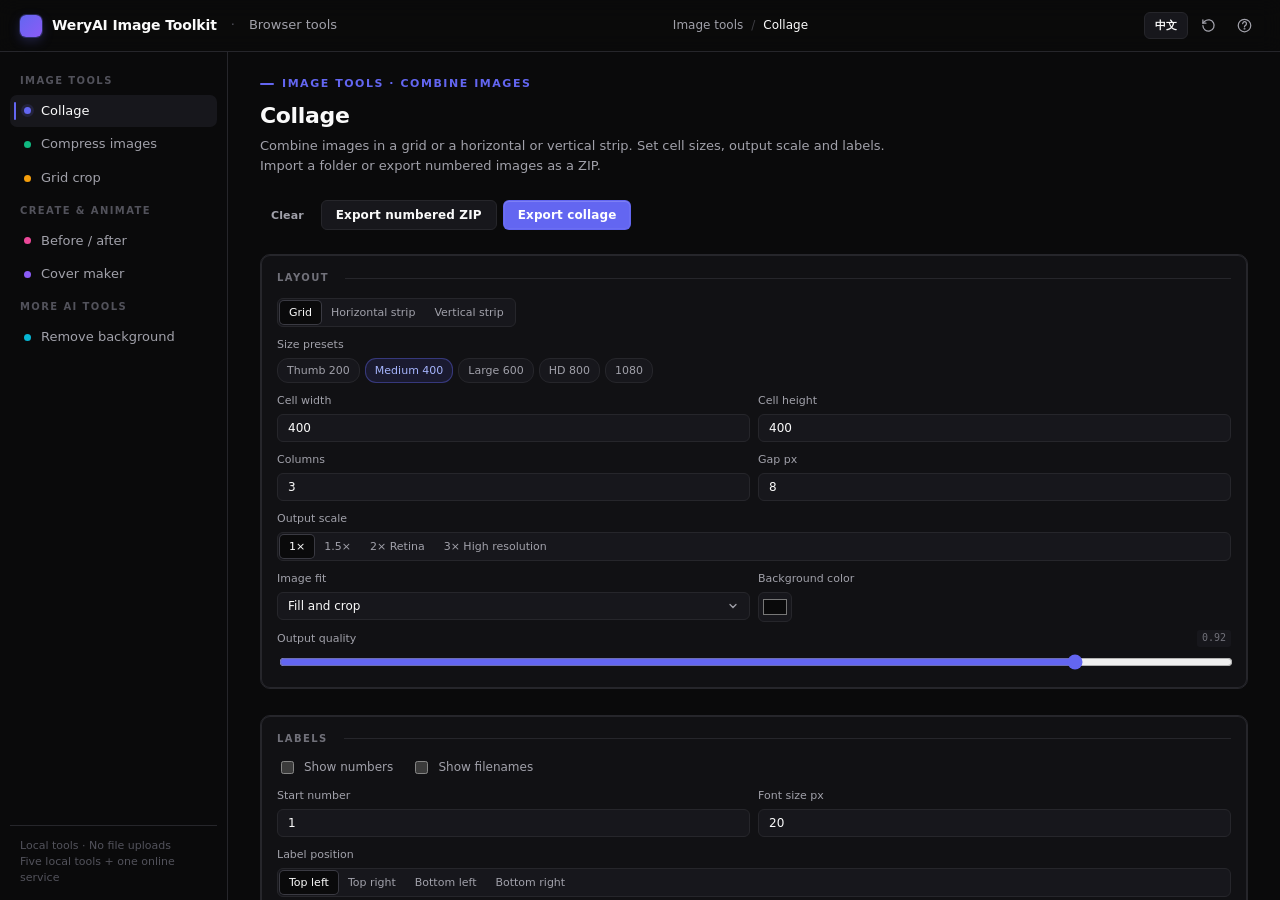
==== index.html @ 52389b82 "Add WeryAI Image Toolkit and bilingual documentation" ====
<!DOCTYPE html>
<html lang="en">
<head>
<meta charset="UTF-8" />
<meta name="viewport" content="width=device-width, initial-scale=1" />
<meta name="description" content="Collage, compress HEIC/JPG/PNG/WebP, grid crop, create before-and-after videos and make covers. Five local image tools plus a link to WeryAI background removal." />
<meta name="color-scheme" content="dark" />
<title>WeryAI Image Toolkit | Private Browser Image Tools</title>
<script src="assets/jszip.min.js"></script>
<style>
:root{
  --bg-0:#0A0A0B;--bg-1:#111114;--bg-2:#17171C;--bg-3:#1F1F25;--bg-4:#26262D;
  --border:#26262B;--border-strong:#3A3A42;--border-accent:rgba(99,102,241,.4);
  --text-1:#FAFAFA;--text-2:#A1A1AA;--text-3:#71717A;--text-4:#52525B;
  --accent:#6366F1;--accent-hover:#4F46E5;--accent-soft:rgba(99,102,241,.12);
  --accent-grad:linear-gradient(135deg,#6366F1 0%,#8B5CF6 100%);
  --tab-collage:#6366F1;--tab-compress:#10B981;--tab-cropper:#F59E0B;
  --tab-compare:#EC4899;--tab-cover:#8B5CF6;--tab-bgremove:#06B6D4;
  --success:#10B981;--warn:#F59E0B;--danger:#EF4444;--info:#06B6D4;
  --r-sm:6px;--r-md:10px;--r-lg:14px;
  --font:"Inter","SF Pro Text",-apple-system,"PingFang SC","Microsoft YaHei",system-ui,sans-serif;
  --mono:"JetBrains Mono","SF Mono",ui-monospace,monospace;
  --shadow-card:0 0 0 1px var(--border) inset,0 1px 0 rgba(255,255,255,.025) inset;
}
*,*::before,*::after{box-sizing:border-box}
html,body{margin:0;padding:0;height:100%;background:var(--bg-0);color:var(--text-1);font-family:var(--font);font-size:13px;line-height:1.45;-webkit-font-smoothing:antialiased;font-feature-settings:"cv11","ss01"}
body{background:var(--bg-0) radial-gradient(circle at 18% -10%,rgba(99,102,241,.08),transparent 50%) no-repeat fixed,var(--bg-0) radial-gradient(circle at 92% 110%,rgba(139,92,246,.06),transparent 50%) no-repeat fixed}
button,input,select,textarea{font-family:inherit;font-size:inherit;color:inherit}
::-webkit-scrollbar{width:8px;height:8px}::-webkit-scrollbar-track{background:transparent}
::-webkit-scrollbar-thumb{background:var(--border);border-radius:4px}::-webkit-scrollbar-thumb:hover{background:var(--border-strong)}

/* Layout */
.app{display:grid;grid-template-columns:228px 1fr;grid-template-rows:52px 1fr;height:100vh}
.topbar{grid-column:1/-1;display:flex;align-items:center;justify-content:space-between;padding:0 20px;border-bottom:1px solid var(--border);background:rgba(10,10,11,.7);backdrop-filter:blur(10px);position:relative;z-index:10}
.brand{display:flex;align-items:center;gap:10px}
.brand-mark{width:22px;height:22px;border-radius:6px;background:var(--accent-grad);box-shadow:0 0 0 1px rgba(99,102,241,.3),0 4px 12px rgba(99,102,241,.25);transition:transform .25s cubic-bezier(.2,.8,.2,1)}
.brand:hover .brand-mark{transform:rotate(90deg)}
.brand-text{font-weight:700;font-size:14px;letter-spacing:-.01em}
.brand-sep{color:var(--text-4);margin:0 4px}
.brand-sub{color:var(--text-2);font-weight:500;font-size:13px}

.bread{display:flex;align-items:center;gap:8px;color:var(--text-3);font-size:12px;font-weight:500;flex:1;justify-content:center}
.bread .crumb{color:var(--text-2)}
.bread .sep{opacity:.5}
.bread .cur{color:var(--text-1)}

.top-actions{display:flex;gap:4px;align-items:center}
.icon-btn{width:32px;height:32px;display:inline-flex;align-items:center;justify-content:center;border-radius:8px;border:1px solid transparent;background:transparent;color:var(--text-2);cursor:pointer;transition:all .15s ease}
.icon-btn:hover{background:var(--bg-2);color:var(--text-1);border-color:var(--border)}
.icon-btn svg{width:15px;height:15px}

/* Sidebar */
.sidebar{border-right:1px solid var(--border);padding:14px 10px;overflow-y:auto;background:var(--bg-0);display:flex;flex-direction:column}
.side-label{font-size:10px;text-transform:uppercase;letter-spacing:.14em;color:var(--text-4);padding:8px 10px 6px;font-weight:600}
.nav-item{position:relative;display:flex;align-items:center;gap:10px;padding:7px 10px 7px 14px;border-radius:7px;color:var(--text-2);cursor:pointer;font-weight:500;font-size:13px;transition:all .12s ease;user-select:none;margin-bottom:1px}
.nav-item:hover{background:var(--bg-2);color:var(--text-1)}
.nav-item.active{background:var(--bg-2);color:var(--text-1)}
.nav-item::before{content:"";position:absolute;left:4px;top:50%;height:0;width:2px;border-radius:2px;background:var(--nav-c,var(--accent));transition:height .15s ease;transform:translateY(-50%)}
.nav-item.active::before,.nav-item:hover::before{height:18px}
.nav-dot{width:7px;height:7px;border-radius:50%;background:var(--nav-c,var(--border-strong));box-shadow:0 0 0 0 var(--nav-c,transparent);transition:box-shadow .2s}
.nav-item.active .nav-dot{box-shadow:0 0 0 3px rgba(99,102,241,.15)}
.side-footer{margin-top:auto;padding-top:12px;border-top:1px solid var(--border);font-size:11px;color:var(--text-4);padding-left:10px}
.side-footer .hint-key{font-family:var(--mono);background:var(--bg-2);border:1px solid var(--border);padding:1px 5px;border-radius:3px;font-size:10px;margin:0 2px}

/* Main */
.main{overflow:auto;padding:24px 32px 100px;position:relative}
.tab-pane{display:none}
.tab-pane.active{display:block;animation:fadeIn 180ms cubic-bezier(.2,.8,.2,1)}
@keyframes fadeIn{from{opacity:0;transform:translateY(6px)}to{opacity:1;transform:none}}

.pane-head{margin-bottom:24px}
.eyebrow{display:flex;align-items:center;gap:8px;color:var(--eb-c,var(--text-3));font-size:11px;font-weight:600;text-transform:uppercase;letter-spacing:.14em;margin-bottom:8px}
.eyebrow::before{content:"";width:14px;height:2px;border-radius:2px;background:currentColor;display:inline-block}
.pane-title{font-size:22px;font-weight:700;letter-spacing:-.015em;margin:0 0 4px;color:var(--text-1)}
.pane-desc{color:var(--text-2);font-size:13px;margin:0;max-width:640px;line-height:1.55}
.pane-head-row{display:flex;align-items:flex-end;justify-content:space-between;gap:24px;flex-wrap:wrap}

/* Panel/card */
.panel{background:var(--bg-1);border:1px solid var(--border);border-radius:var(--r-md);padding:16px;box-shadow:var(--shadow-card)}
.panel+.panel{margin-top:12px}
.panel-title{font-size:10px;font-weight:700;text-transform:uppercase;letter-spacing:.14em;color:var(--text-3);margin:0 0 12px;display:flex;align-items:center;justify-content:space-between;gap:8px}
.panel-title::after{content:"";flex:1;height:1px;background:var(--border);margin-left:8px}
.panel-title-actions{display:flex;gap:4px}
.panel-sub{font-size:11px;font-weight:600;text-transform:uppercase;letter-spacing:.1em;color:var(--text-3);margin:14px 0 8px;padding-bottom:4px;border-bottom:1px solid var(--border)}

/* Layout grids */
.tool-3col{display:grid;grid-template-columns:340px 1fr;gap:14px;align-items:flex-start}
.tool-canvas-major{display:grid;grid-template-columns:300px 1fr;gap:14px;align-items:flex-start}
.tool-wide-params{display:grid;grid-template-columns:380px 1fr;gap:14px;align-items:flex-start}
.tool-stack{display:flex;flex-direction:column;gap:14px}

/* Forms */
.field{display:flex;flex-direction:column;gap:5px;margin-bottom:10px}
.field:last-child{margin-bottom:0}
.field-row{display:grid;grid-template-columns:1fr 1fr;gap:8px}
.field-row.col-3{grid-template-columns:1fr 1fr 1fr}
.lbl{font-size:11px;color:var(--text-2);font-weight:500;display:flex;align-items:center;justify-content:space-between;gap:8px}
.lbl-val{font-family:var(--mono);font-size:10px;color:var(--text-3);background:var(--bg-2);padding:1px 5px;border-radius:3px;font-variant-numeric:tabular-nums}
input[type=text],input[type=number],input[type=password],input[type=url],select,textarea{width:100%;background:var(--bg-2);border:1px solid var(--border);color:var(--text-1);padding:6px 10px;border-radius:var(--r-sm);outline:none;transition:border-color .12s ease,box-shadow .12s ease;font-family:inherit;font-size:12px}
input:focus,select:focus,textarea:focus{border-color:var(--accent);box-shadow:0 0 0 2px rgba(99,102,241,.18);background:var(--bg-1)}
input[type=color]{width:34px;height:30px;background:var(--bg-2);border:1px solid var(--border);border-radius:var(--r-sm);padding:2px;cursor:pointer}
input[type=range]{width:100%;accent-color:var(--accent);height:16px}
textarea{resize:vertical;min-height:72px;font-family:inherit;line-height:1.5}
select{appearance:none;background-image:url("data:image/svg+xml;utf8,<svg xmlns='http://www.w3.org/2000/svg' width='12' height='12' viewBox='0 0 24 24' fill='none' stroke='%23A1A1AA' stroke-width='2.5' stroke-linecap='round'><polyline points='6 9 12 15 18 9'/></svg>");background-repeat:no-repeat;background-position:right 10px center;padding-right:30px;cursor:pointer}
.checkbox{display:inline-flex;align-items:center;gap:7px;cursor:pointer;color:var(--text-2);font-size:12px;user-select:none;margin-right:14px}
.checkbox input{accent-color:var(--accent);width:13px;height:13px;cursor:pointer}
.checkbox:hover{color:var(--text-1)}

.inline-row{display:flex;gap:6px;align-items:center}
.inline-row input[type=range]{flex:1}
.inline-row .num-input{width:60px}

/* Segmented */
.seg{display:inline-flex;background:var(--bg-2);border:1px solid var(--border);border-radius:var(--r-sm);padding:2px;gap:1px;flex-wrap:wrap}
.seg button{background:transparent;border:none;color:var(--text-2);padding:5px 9px;border-radius:4px;cursor:pointer;font-size:11px;font-weight:500;transition:all .12s ease;font-family:inherit}
.seg button:hover{color:var(--text-1)}
.seg button.on{background:var(--bg-0);color:var(--text-1);box-shadow:0 0 0 1px var(--border-strong)}

/* Chips */
.chips{display:flex;gap:5px;flex-wrap:wrap}
.chip{padding:4px 9px;background:var(--bg-2);border:1px solid var(--border);border-radius:11px;font-size:11px;color:var(--text-2);cursor:pointer;transition:all .12s ease;font-weight:500}
.chip:hover{color:var(--text-1);border-color:var(--border-strong)}
.chip.on{background:var(--accent-soft);border-color:var(--border-accent);color:#A5B4FC}

/* Buttons */
.btn{display:inline-flex;align-items:center;justify-content:center;gap:6px;border:1px solid transparent;border-radius:var(--r-sm);padding:7px 14px;font-size:12px;font-weight:600;cursor:pointer;transition:all .15s cubic-bezier(.2,.8,.2,1);background:transparent;color:var(--text-1);white-space:nowrap;letter-spacing:.01em}
.btn:disabled{opacity:.4;cursor:not-allowed}
.btn-primary{background:var(--accent);color:#fff;box-shadow:0 0 0 1px rgba(255,255,255,.05) inset,0 1px 0 rgba(255,255,255,.12) inset}
.btn-primary:hover:not(:disabled){background:var(--accent-hover);transform:translateY(-1px)}
.btn-secondary{background:var(--bg-2);border-color:var(--border);color:var(--text-1)}
.btn-secondary:hover:not(:disabled){background:var(--bg-3);border-color:var(--border-strong);transform:translateY(-1px)}
.btn-ghost{color:var(--text-2)}
.btn-ghost:hover:not(:disabled){background:var(--bg-2);color:var(--text-1)}
.btn-danger{color:var(--danger)}
.btn-danger:hover:not(:disabled){background:rgba(239,68,68,.1)}
.btn-sm{padding:5px 10px;font-size:11px}
.btn svg{width:13px;height:13px}
.btn-row{display:flex;gap:6px;flex-wrap:wrap}

/* Drop zones */
.dropzone{position:relative;border:1.5px dashed var(--border-strong);border-radius:var(--r-md);background:var(--bg-1);padding:24px 16px;text-align:center;cursor:pointer;transition:all .18s ease;color:var(--text-2)}
.dropzone:hover,.dropzone.over{border-color:var(--accent);background:var(--accent-soft);color:var(--text-1)}
.dropzone strong{color:var(--text-1);display:block;font-weight:600;margin-bottom:3px;font-size:13px}
.dropzone small{color:var(--text-3);font-size:11px;display:block}
.dropzone svg{display:block;margin:0 auto 8px;opacity:.5}
.dropzone.compact{padding:14px}
.dropzone.compact svg{display:none}
.dropzone-row{display:flex;gap:6px;margin-top:8px}
.dropzone-row .btn{flex:1}

/* Preview */
.preview{background:var(--bg-1);border:1px solid var(--border);border-radius:var(--r-md);min-height:440px;display:flex;align-items:center;justify-content:center;padding:18px;position:relative;overflow:auto;box-shadow:var(--shadow-card)}
.preview canvas,.preview img,.preview video{max-width:100%;border-radius:6px;display:block;margin:0 auto}
.empty{display:flex;flex-direction:column;align-items:center;gap:14px;color:var(--text-3);padding:50px 20px;text-align:center}
.empty svg{width:84px;height:84px;opacity:.4}
.empty .empty-title{font-size:13px;color:var(--text-2);font-weight:500}
.empty .empty-hint{font-size:11px;color:var(--text-4);max-width:320px;line-height:1.55}

/* Thumb grid */
.thumb-grid{display:grid;grid-template-columns:repeat(auto-fill,minmax(96px,1fr));gap:6px}
.thumb{position:relative;aspect-ratio:1;background:var(--bg-2);border:1px solid var(--border);border-radius:var(--r-sm);overflow:hidden;cursor:grab}
.thumb img{width:100%;height:100%;object-fit:cover;display:block}
.thumb.dragging{opacity:.4}
.thumb .x{position:absolute;top:3px;right:3px;width:18px;height:18px;border-radius:4px;background:rgba(0,0,0,.75);color:#fff;font-size:11px;display:flex;align-items:center;justify-content:center;cursor:pointer;opacity:0;transition:opacity .12s;border:none}
.thumb:hover .x{opacity:1}
.thumb .idx{position:absolute;bottom:3px;left:3px;background:rgba(0,0,0,.75);color:#fff;font-size:10px;padding:1px 4px;border-radius:3px;font-family:var(--mono);font-weight:500}
.thumb .nm{position:absolute;bottom:0;left:0;right:0;background:linear-gradient(transparent,rgba(0,0,0,.85));color:#fff;font-size:9px;padding:8px 4px 3px;text-overflow:ellipsis;overflow:hidden;white-space:nowrap}

/* Lists */
.list-row{display:grid;grid-template-columns:48px 1fr auto auto;gap:10px;padding:8px 10px;background:var(--bg-1);border:1px solid var(--border);border-radius:var(--r-sm);margin-bottom:4px;align-items:center;transition:border-color .12s}
.list-row:hover{border-color:var(--border-strong)}
.list-row img{width:48px;height:48px;object-fit:cover;border-radius:4px;background:var(--bg-2)}
.list-row .name{font-size:12px;color:var(--text-1);overflow:hidden;text-overflow:ellipsis;white-space:nowrap;font-weight:500}
.list-row .sub{display:flex;gap:4px;flex-wrap:wrap;align-items:center;margin-top:2px}
.list-row .meta{color:var(--text-3);font-size:10px;font-family:var(--mono)}
.size-chip{display:inline-block;padding:1px 6px;border-radius:3px;background:var(--bg-2);font-family:var(--mono);font-size:10px;color:var(--text-2)}
.size-chip.new{background:rgba(16,185,129,.12);color:#34D399}
.size-chip.bad{background:rgba(239,68,68,.12);color:#F87171}

/* Progress */
.progress{height:3px;background:var(--bg-2);border-radius:2px;overflow:hidden;margin-top:8px;position:relative}
.progress-bar{height:100%;background:var(--accent-grad);width:0%;transition:width .25s ease;border-radius:2px}
.progress.done .progress-bar{animation:flashOk .4s ease}
@keyframes flashOk{50%{background:var(--success)}}

/* Toast */
.toast{position:fixed;bottom:24px;left:50%;transform:translateX(-50%) translateY(40px);background:var(--bg-3);border:1px solid var(--border-strong);color:var(--text-1);padding:9px 16px;border-radius:8px;font-size:12px;z-index:9999;opacity:0;transition:opacity .24s ease,transform .24s cubic-bezier(.2,.8,.2,1);pointer-events:none;box-shadow:0 8px 24px rgba(0,0,0,.4)}
.toast.show{opacity:1;transform:translateX(-50%) translateY(0)}

/* Stats */
.stats{display:flex;gap:18px;padding:12px 14px;background:var(--bg-1);border:1px solid var(--border);border-radius:var(--r-md);margin-bottom:10px;flex-wrap:wrap;box-shadow:var(--shadow-card)}
.stat{display:flex;flex-direction:column}
.stat-v{font-size:18px;font-weight:700;color:var(--text-1);font-variant-numeric:tabular-nums;line-height:1.1;font-family:var(--mono)}
.stat-l{font-size:10px;color:var(--text-3);text-transform:uppercase;letter-spacing:.08em;font-weight:600;margin-top:3px}

.divider{height:1px;background:var(--border);margin:12px 0}
.hint{color:var(--text-3);font-size:11px;margin-top:4px;line-height:1.5}
.hint-warn{color:var(--warn)}
.hint-ok{color:var(--success)}
.tag{display:inline-block;padding:1px 6px;border-radius:3px;background:var(--bg-2);border:1px solid var(--border);font-size:10px;color:var(--text-2);font-family:var(--mono);font-weight:500}

.canvas-stack{position:relative;display:inline-block;line-height:0;max-width:100%}
.canvas-stack canvas{display:block;max-width:100%}
.canvas-stack .grid-overlay{position:absolute;top:0;left:0;pointer-events:none}

/* Compare 双图槽 */
.compare-grid{display:grid;grid-template-columns:1fr 1fr;gap:8px}
.compare-slot{background:var(--bg-2);border:1.5px dashed var(--border-strong);border-radius:var(--r-sm);min-height:120px;display:flex;align-items:center;justify-content:center;color:var(--text-3);cursor:pointer;overflow:hidden;position:relative;font-size:11px;font-weight:500;transition:all .15s}
.compare-slot:hover{border-color:var(--accent);color:var(--text-1)}
.compare-slot.has{border-style:solid;cursor:default}
.compare-slot img,.compare-slot video{max-width:100%;max-height:120px;object-fit:contain}
.compare-slot .clear-pill{position:absolute;top:5px;right:5px;background:rgba(0,0,0,.7);border:none;color:#fff;font-size:10px;border-radius:3px;padding:2px 6px;cursor:pointer}

/* Cover stage with drag */
.cover-stage{background:var(--bg-2);border-radius:var(--r-md);display:flex;align-items:center;justify-content:center;padding:12px;min-height:480px;position:relative;box-shadow:var(--shadow-card)}
.cover-stage canvas{max-width:100%;max-height:660px;cursor:default}
.cover-stage.dragging canvas{cursor:grabbing}
.handle-overlay{position:absolute;pointer-events:none}
.handle-overlay .h{position:absolute;width:9px;height:9px;background:var(--accent);border:2px solid #fff;border-radius:50%;transform:translate(-50%,-50%);pointer-events:auto;cursor:nwse-resize}
.handle-overlay .h-rot{cursor:grab;background:#fff}
.handle-overlay .ring{position:absolute;border:1.5px dashed var(--accent);pointer-events:none;border-radius:2px}

/* Status chip */
.status-chip{display:inline-flex;align-items:center;gap:5px;padding:2px 8px;border-radius:11px;font-size:10px;font-weight:600;font-family:var(--mono);letter-spacing:.04em}
.status-chip::before{content:"";width:5px;height:5px;border-radius:50%;background:currentColor}
.status-pending{background:var(--bg-2);color:var(--text-3)}
.status-running{background:rgba(99,102,241,.12);color:#A5B4FC}
.status-done{background:rgba(16,185,129,.12);color:#34D399}
.status-failed{background:rgba(239,68,68,.12);color:#F87171}

/* Modal */
.modal-bg{position:fixed;inset:0;background:rgba(0,0,0,.65);backdrop-filter:blur(6px);z-index:1000;display:none;align-items:center;justify-content:center;padding:24px}
.modal-bg.show{display:flex;animation:fadeIn .2s ease}
.modal{background:var(--bg-1);border:1px solid var(--border);border-radius:var(--r-lg);width:560px;max-width:100%;max-height:90vh;overflow:auto;box-shadow:0 24px 60px rgba(0,0,0,.5);animation:modalIn .25s cubic-bezier(.2,.8,.2,1)}
@keyframes modalIn{from{transform:scale(.96);opacity:0}to{transform:scale(1);opacity:1}}
.modal-head{padding:16px 20px;border-bottom:1px solid var(--border);display:flex;align-items:center;justify-content:space-between}
.modal-title{font-size:14px;font-weight:600;margin:0;letter-spacing:-.01em}
.modal-body{padding:18px 20px}
.modal-foot{padding:12px 20px;border-top:1px solid var(--border);display:flex;justify-content:flex-end;gap:8px}

/* Tab-specific eyebrow colors */
#tab-collage{--eb-c:var(--tab-collage)}
#tab-compress{--eb-c:var(--tab-compress)}
#tab-cropper{--eb-c:var(--tab-cropper)}
#tab-compare{--eb-c:var(--tab-compare)}
#tab-cover{--eb-c:var(--tab-cover)}
#tab-bgremove{--eb-c:var(--tab-bgremove)}

@media (max-width:1280px){
  .tool-3col,.tool-canvas-major,.tool-wide-params{grid-template-columns:1fr}
}
</style>
<link rel="stylesheet" href="assets/bifrost.css">
<link rel="stylesheet" href="assets/workbench.css">
<link rel="icon" href="data:,">
<link rel="stylesheet" href="assets/toolkit.css">
</head>
<body class="bifrost-shell bifrost-single">
<div class="app">
  <header class="topbar">
    <div class="brand">
      <span class="brand-mark"></span>
      <span class="brand-text">WeryAI Image Toolkit</span>
      <span class="brand-sep">·</span>
      <span class="brand-sub">Browser tools</span>
    </div>
    <nav class="bread">
      <span class="crumb">Image tools</span>
      <span class="sep">/</span>
      <span class="cur" id="bread-cur">Collage</span>
    </nav>
    <div class="top-actions"><button class="btn btn-secondary btn-sm" id="language-toggle" type="button" aria-label="Switch to Chinese">中文</button>
      <button class="icon-btn" id="btn-reset" title="Reset current tool">
        <svg viewBox="0 0 24 24" fill="none" stroke="currentColor" stroke-width="2" stroke-linecap="round"><path d="M3 12a9 9 0 1 0 3-6.7L3 8"/><path d="M3 3v5h5"/></svg>
      </button>
      <button class="icon-btn" id="btn-help" title="Help">
        <svg viewBox="0 0 24 24" fill="none" stroke="currentColor" stroke-width="2" stroke-linecap="round"><circle cx="12" cy="12" r="10"/><path d="M9.1 9a3 3 0 1 1 5.8 1c0 2-3 2-3 4"/><circle cx="12" cy="17" r=".5" fill="currentColor"/></svg>
      </button>
    </div>
  </header>

  <nav class="sidebar">
    <div class="side-label">Image tools</div>
    <div class="nav-item active" data-tab="collage" style="--nav-c:var(--tab-collage)"><span class="nav-dot"></span>Collage</div>
    <div class="nav-item" data-tab="compress" style="--nav-c:var(--tab-compress)"><span class="nav-dot"></span>Compress images</div>
    <div class="nav-item" data-tab="cropper" style="--nav-c:var(--tab-cropper)"><span class="nav-dot"></span>Grid crop</div>
    <div class="side-label">Create & animate</div>
    <div class="nav-item" data-tab="compare" style="--nav-c:var(--tab-compare)"><span class="nav-dot"></span>Before / after</div>
    <div class="nav-item" data-tab="cover" style="--nav-c:var(--tab-cover)"><span class="nav-dot"></span>Cover maker</div>
    <div class="side-label">More AI tools</div>
    <div class="nav-item" data-tab="bgremove" style="--nav-c:var(--tab-bgremove)"><span class="nav-dot"></span>Remove background</div>
    <div class="side-footer">
      Local tools · No file uploads<br>
Five local tools + one online service
    </div>
  </nav>

  <main class="main">

    <!-- ============ Collage ============ -->
    <section class="tab-pane active" id="tab-collage">
      <div class="pane-head">
        <div class="eyebrow">Image tools · Combine images</div>
        <div class="pane-head-row">
          <div>
            <h1 class="pane-title">Collage</h1>
            <p class="pane-desc">Combine images in a grid or a horizontal or vertical strip. Set cell sizes, output scale and labels. Import a folder or export numbered images as a ZIP.</p>
          </div>
          <div class="btn-row">
            <button class="btn btn-ghost btn-sm" id="cl-clear">Clear</button>
            <button class="btn btn-secondary" id="cl-export-each">Export numbered ZIP</button>
            <button class="btn btn-primary" id="cl-export">Export collage</button>
          </div>
        </div>
      </div>

      <div class="tool-wide-params">
        <div class="tool-stack">
          <div class="panel">
            <div class="panel-title">Layout</div>
            <div class="seg" id="cl-mode">
              <button data-v="grid" class="on">Grid</button>
              <button data-v="hconcat">Horizontal strip</button>
              <button data-v="vconcat">Vertical strip</button>
            </div>
            <div class="field" style="margin-top:10px"><label class="lbl">Size presets</label>
              <div class="chips" id="cl-preset">
                <span class="chip" data-cw="200" data-ch="200">Thumb 200</span>
                <span class="chip on" data-cw="400" data-ch="400">Medium 400</span>
                <span class="chip" data-cw="600" data-ch="600">Large 600</span>
                <span class="chip" data-cw="800" data-ch="800">HD 800</span>
                <span class="chip" data-cw="1080" data-ch="1080">1080</span>
              </div>
            </div>
            <div class="field-row">
              <div class="field"><label class="lbl">Cell width</label><input type="number" id="cl-cellw" value="400" min="20"></div>
              <div class="field"><label class="lbl">Cell height</label><input type="number" id="cl-cellh" value="400" min="20"></div>
            </div>
            <div class="field-row" id="cl-grid-only">
              <div class="field"><label class="lbl">Columns</label><input type="number" id="cl-cols" value="3" min="1" max="20"></div>
              <div class="field"><label class="lbl">Gap px</label><input type="number" id="cl-gap" value="8" min="0"></div>
            </div>
            <div class="field"><label class="lbl">Output scale</label>
              <div class="seg" id="cl-scale">
                <button data-v="1" class="on">1×</button>
                <button data-v="1.5">1.5×</button>
                <button data-v="2">2× Retina</button>
                <button data-v="3">3× High resolution</button>
              </div>
            </div>
            <div class="field-row">
              <div class="field"><label class="lbl">Image fit</label>
                <select id="cl-fit"><option value="cover">Fill and crop</option><option value="contain">Contain full image</option></select>
              </div>
              <div class="field"><label class="lbl">Background color</label><input type="color" id="cl-bg" value="#0A0A0B"></div>
            </div>
            <div class="field"><label class="lbl">Output quality <span class="lbl-val" id="cl-qv">0.92</span></label>
              <input type="range" id="cl-quality" min="0.5" max="1" step="0.02" value="0.92">
            </div>
          </div>

          <div class="panel">
            <div class="panel-title">Labels</div>
            <label class="checkbox"><input type="checkbox" id="cl-lbl-idx"> Show numbers</label>
            <label class="checkbox"><input type="checkbox" id="cl-lbl-name"> Show filenames</label>
            <div class="field-row" style="margin-top:8px">
              <div class="field"><label class="lbl">Start number</label><input type="number" id="cl-lbl-start" value="1"></div>
              <div class="field"><label class="lbl">Font size px</label><input type="number" id="cl-lbl-size" value="20" min="8"></div>
            </div>
            <div class="field"><label class="lbl">Label position</label>
              <div class="seg" id="cl-lbl-pos">
                <button data-v="tl" class="on">Top left</button>
                <button data-v="tr">Top right</button>
                <button data-v="bl">Bottom left</button>
                <button data-v="br">Bottom right</button>
              </div>
            </div>
            <div class="field-row">
              <div class="field"><label class="lbl">Text color</label><input type="color" id="cl-lbl-fg" value="#FFFFFF"></div>
              <div class="field"><label class="lbl">Label background</label><input type="color" id="cl-lbl-bg" value="#000000"></div>
            </div>
            <div class="field"><label class="lbl">Padding px</label><input type="number" id="cl-lbl-pad" value="8" min="0"></div>
          </div>

          <div class="panel">
            <div class="panel-title">Images · <span id="cl-count" class="tag">0</span></div>
            <div class="dropzone" id="cl-drop">
              <svg width="22" height="22" viewBox="0 0 24 24" fill="none" stroke="currentColor" stroke-width="1.5" stroke-linecap="round"><path d="M21 15v4a2 2 0 0 1-2 2H5a2 2 0 0 1-2-2v-4"/><polyline points="17 8 12 3 7 8"/><line x1="12" y1="3" x2="12" y2="15"/></svg>
              <strong>Drop images or click to choose</strong>
              <small>JPG / PNG / WebP · Large batches depend on device memory</small>
            </div>
            <div class="dropzone-row">
              <button class="btn btn-secondary btn-sm" id="cl-pick-file">Choose files</button>
              <button class="btn btn-secondary btn-sm" id="cl-pick-folder">Choose folder</button>
            </div>
            <input type="file" id="cl-input" accept="image/*" multiple hidden>
            <input type="file" id="cl-input-folder" webkitdirectory multiple hidden>
            <div class="field" style="margin-top:10px"><label class="lbl">Sort</label>
              <select id="cl-sort">
                <option value="import">Import order</option>
                <option value="name-asc">Filename A→Z</option>
                <option value="name-desc">Filename Z→A</option>
                <option value="size-desc">Largest first</option>
                <option value="random">Shuffle</option>
              </select>
            </div>
            <div class="thumb-grid" id="cl-thumbs" style="margin-top:10px;max-height:280px;overflow-y:auto"></div>
          </div>
        </div>

        <div class="preview" id="cl-preview">
          <div class="empty">
            <svg viewBox="0 0 64 64" fill="none" stroke="currentColor" stroke-width="1.5">
              <rect x="6" y="6" width="22" height="22" rx="2"/>
              <rect x="36" y="10" width="22" height="22" rx="2"/>
              <rect x="10" y="36" width="22" height="22" rx="2"/>
              <rect x="40" y="40" width="18" height="18" rx="2"/>
            </svg>
            <div class="empty-title">Add images to start a collage</div>
            <div class="empty-hint">The preview updates as you adjust settings. Export one collage, or a ZIP of individually numbered images.</div>
          </div>
        </div>
      </div>
    </section>

    <!-- ============ Compress images ============ -->
    <section class="tab-pane" id="tab-compress">
      <div class="pane-head">
        <div class="eyebrow">Image tools · Batch optimization</div>
        <div class="pane-head-row">
          <div>
            <h1 class="pane-title">Compress images</h1>
            <p class="pane-desc">Compress JPG, PNG, WebP and HEIC locally with browser workers. Set quality, maximum dimensions or an approximate target size. Download individually or as a ZIP.</p>
          </div>
          <div class="btn-row">
            <button class="btn btn-ghost btn-sm" id="cp-clear">Clear</button>
            <button class="btn btn-primary" id="cp-run">Start compression</button>
            <button class="btn btn-secondary" id="cp-download" disabled>Download ZIP</button>
          </div>
        </div>
      </div>

      <div class="tool-3col">
        <div class="tool-stack">
          <div class="panel">
            <div class="panel-title">Compression strategy</div>
            <div class="field"><label class="lbl">Strategy</label>
              <select id="cp-strategy">
                <option value="smart">Balanced (PNG → WebP)</option>
                <option value="quality">Quality first</option>
                <option value="size">Smaller files</option>
                <option value="manual">Manual settings</option>
              </select>
            </div>
            <div class="field"><label class="lbl">Quality <span class="lbl-val" id="cp-qv">0.82</span></label>
              <input type="range" id="cp-quality" min="0.3" max="1" step="0.02" value="0.82">
            </div>
            <div class="field"><label class="lbl">Output format</label>
              <select id="cp-format">
                <option value="auto">Keep original format</option>
                <option value="image/jpeg">JPEG</option>
                <option value="image/webp">WebP</option>
                <option value="image/png">PNG (lossless)</option>
              </select>
            </div>
          </div>

          <div class="panel">
            <div class="panel-title">Dimensions & size</div>
            <label class="checkbox"><input type="checkbox" id="cp-resize-on"> Limit longest edge</label>
            <div class="field" style="margin-top:6px"><input type="number" id="cp-maxside" value="2048" min="100" placeholder="Pixels"></div>
            <label class="checkbox" style="margin-top:8px"><input type="checkbox" id="cp-target-on"> Target file size (KB)</label>
            <div class="field" style="margin-top:6px"><input type="number" id="cp-target" value="300" min="10" placeholder="KB"></div>
            <div class="hint">Tries to approach the target size; it may take longer and the target is not guaranteed.</div>
          </div>

          <div class="panel">
            <div class="panel-title">Processing</div>
            <div class="field"><label class="lbl">Workers <span class="lbl-val" id="cp-cv">4</span></label>
              <input type="range" id="cp-concurrency" min="1" max="8" step="1" value="4">
            </div>
            <div class="field"><label class="lbl">Download options</label>
              <select id="cp-dlmode">
                <option value="zip">ZIP only</option>
                <option value="each">Individual files</option>
                <option value="both">Both</option>
              </select>
            </div>
            <div class="progress"><div class="progress-bar" id="cp-prog"></div></div>
            <div class="hint" id="cp-status" style="margin-top:5px">Ready</div>
          </div>

          <div class="panel">
            <div class="panel-title">Files · <span id="cp-count" class="tag">0</span></div>
            <div class="dropzone compact" id="cp-drop"><strong>Drop or choose images</strong><small>HEIC / HEIF supported · Decoder loads on demand</small></div>
            <input type="file" id="cp-input" accept="image/*,.heic,.heif" multiple hidden>
          </div>
        </div>

        <div>
          <div class="stats" id="cp-stats" style="display:none">
            <div class="stat"><div class="stat-v" id="cp-stat-total">0</div><div class="stat-l">Files</div></div>
            <div class="stat"><div class="stat-v" id="cp-stat-orig">0</div><div class="stat-l">Original size</div></div>
            <div class="stat"><div class="stat-v" id="cp-stat-new">0</div><div class="stat-l">After compression</div></div>
            <div class="stat"><div class="stat-v" id="cp-stat-save">0%</div><div class="stat-l">Saved</div></div>
            <div class="stat"><div class="stat-v" id="cp-stat-time">0s</div><div class="stat-l">Time</div></div>
          </div>
          <div id="cp-list" style="min-height:300px"></div>
          <div class="empty" id="cp-empty" style="display:flex">
            <svg viewBox="0 0 64 64" fill="none" stroke="currentColor" stroke-width="1.5"><rect x="14" y="8" width="36" height="14" rx="3"/><rect x="10" y="26" width="44" height="14" rx="3"/><rect x="14" y="44" width="36" height="12" rx="3"/><path d="M32 24v18m0 0l-4-4m4 4l4-4"/></svg>
            <div class="empty-title">Add images to get started</div>
            <div class="empty-hint">For large batches, turn off target size for faster processing.</div>
          </div>
        </div>
      </div>
    </section>

    <!-- ============ Grid crop ============ -->
    <section class="tab-pane" id="tab-cropper">
      <div class="pane-head">
        <div class="eyebrow">Image tools · Slice an image</div>
        <div class="pane-head-row">
          <div>
            <h1 class="pane-title">Grid crop</h1>
            <p class="pane-desc">Split an image into rows and columns. Adjust tile size and offsets, check the highlighted bounds, and download a ZIP of the tiles.</p>
          </div>
          <div class="btn-row">
            <button class="btn btn-ghost btn-sm" id="cr-auto">Auto divide</button>
            <button class="btn btn-ghost btn-sm" id="cr-center">Center</button>
            <button class="btn btn-primary" id="cr-run" disabled>Crop & download ZIP</button>
          </div>
        </div>
      </div>

      <div class="tool-canvas-major">
        <div class="tool-stack">
          <div class="panel">
            <div class="panel-title">Rows & columns</div>
            <div class="field-row">
              <div class="field"><label class="lbl">Rows</label><input type="number" id="cr-rows" value="3" min="1" max="30"></div>
              <div class="field"><label class="lbl">Columns</label><input type="number" id="cr-cols" value="3" min="1" max="30"></div>
            </div>
            <div class="panel-sub">Tile size</div>
            <div class="field-row">
              <div class="field"><label class="lbl">Width px</label><input type="number" id="cr-pw" value="200" min="1"></div>
              <div class="field"><label class="lbl">Height px</label><input type="number" id="cr-ph" value="200" min="1"></div>
            </div>
            <div class="panel-sub">Starting offset</div>
            <div class="field-row">
              <div class="field"><label class="lbl">X</label><input type="number" id="cr-ox" value="0" min="0"></div>
              <div class="field"><label class="lbl">Y</label><input type="number" id="cr-oy" value="0" min="0"></div>
            </div>
            <div class="panel-sub">Export</div>
            <div class="field"><label class="lbl">Filename prefix</label><input type="text" id="cr-prefix" value="piece"></div>
            <div class="field"><label class="lbl">Format</label>
              <select id="cr-fmt"><option value="image/png">PNG</option><option value="image/jpeg">JPEG</option><option value="image/webp">WebP</option></select>
            </div>
          </div>

          <div class="panel">
            <div class="panel-title">Source image</div>
            <div class="dropzone compact" id="cr-drop"><strong>Drop or choose images</strong><small>One image</small></div>
            <input type="file" id="cr-input" accept="image/*" hidden>
            <div id="cr-info" class="hint" style="margin-top:10px">No image loaded</div>
          </div>
        </div>

        <div class="preview" id="cr-preview">
          <div class="empty">
            <svg viewBox="0 0 64 64" fill="none" stroke="currentColor" stroke-width="1.5"><rect x="8" y="8" width="48" height="48" rx="2"/><line x1="24" y1="8" x2="24" y2="56"/><line x1="40" y1="8" x2="40" y2="56"/><line x1="8" y1="24" x2="56" y2="24"/><line x1="8" y1="40" x2="56" y2="40"/></svg>
            <div class="empty-title">Add an image to preview the grid</div>
            <div class="empty-hint">Blue dashed lines mark tile edges. Gray areas are excluded; orange indicates out-of-bounds tiles.</div>
          </div>
        </div>
      </div>
    </section>

    <!-- ============ Before / after ============ -->
    <section class="tab-pane" id="tab-compare">
      <div class="pane-head">
        <div class="eyebrow">Create & animate · Image comparison</div>
        <div class="pane-head-row">
          <div>
            <h1 class="pane-title">Before-and-after video</h1>
            <p class="pane-desc">Reveal two images with a sliding divider. Preview the transition, adjust easing and divider styling, and record a WebM video in your browser.</p>
          </div>
          <div class="btn-row">
            <button class="btn btn-ghost btn-sm" id="cm-stop" style="display:none">Stop preview</button>
            <button class="btn btn-secondary" id="cm-preview" disabled>Preview</button>
            <button class="btn btn-primary" id="cm-record" disabled>Record WebM</button>
          </div>
        </div>
      </div>

      <div class="tool-wide-params">
        <div class="tool-stack">
          <div class="panel">
            <div class="panel-title">Images A / B</div>
            <div class="compare-grid">
              <div class="compare-slot" id="cm-slot-a"><span>+ Image A<br><small style="color:var(--text-3)">Before</small></span><input type="file" id="cm-input-a" accept="image/*" hidden></div>
              <div class="compare-slot" id="cm-slot-b"><span>+ Image B<br><small style="color:var(--text-3)">After</small></span><input type="file" id="cm-input-b" accept="image/*" hidden></div>
            </div>
          </div>
          <div class="panel">
            <div class="panel-title">Canvas</div>
            <div class="field-row">
              <div class="field"><label class="lbl">Output width px</label><input type="number" id="cm-w" value="1080"></div>
              <div class="field"><label class="lbl">Aspect ratio</label>
                <select id="cm-ratio">
                  <option value="A">Image A ratio</option>
                  <option value="B">Image B ratio</option>
                  <option value="16/9">16:9</option>
                  <option value="9/16">9:16</option>
                  <option value="1/1">1:1</option>
                  <option value="4/3">4:3</option>
                  <option value="3/4">3:4</option>
                </select>
              </div>
            </div>
            <div class="field-row">
              <div class="field"><label class="lbl">Duration (seconds)</label><input type="number" id="cm-dur" value="3" min="0.5" step="0.5"></div>
              <div class="field"><label class="lbl">Frame rate FPS</label><input type="number" id="cm-fps" value="30" min="15" max="60"></div>
            </div>
            <div class="field"><label class="lbl">Background color</label><input type="color" id="cm-bg" value="#0A0A0B"></div>
          </div>
          <div class="panel">
            <div class="panel-title">Divider</div>
            <label class="checkbox"><input type="checkbox" id="cm-line-on" checked> Show divider</label>
            <div class="field-row" style="margin-top:8px">
              <div class="field"><label class="lbl">Line width</label><input type="number" id="cm-lw" value="4" min="0"></div>
              <div class="field"><label class="lbl">Line color</label><input type="color" id="cm-lc" value="#FFFFFF"></div>
            </div>
            <label class="checkbox"><input type="checkbox" id="cm-glow" checked> Glow gradient</label>
            <div class="panel-sub">Animation</div>
            <label class="checkbox"><input type="checkbox" id="cm-easing" checked> Enable easing</label>
            <div class="field"><label class="lbl">Easing type</label>
              <select id="cm-ease-type">
                <option value="cubic">Cubic ease in/out</option>
                <option value="quad">Quadratic ease in/out</option>
                <option value="linear">Linear</option>
                <option value="in">Ease in</option>
                <option value="out">Ease out</option>
              </select>
            </div>
          </div>
        </div>

        <div class="preview" id="cm-prev-wrap">
          <canvas id="cm-canvas" style="display:none"></canvas>
          <div class="empty" id="cm-empty">
            <svg viewBox="0 0 64 64" fill="none" stroke="currentColor" stroke-width="1.5"><circle cx="22" cy="32" r="16"/><circle cx="42" cy="32" r="16"/><line x1="32" y1="14" x2="32" y2="50"/></svg>
            <div class="empty-title">Add two images to compare</div>
            <div class="empty-hint">Canvas dimensions follow the selected width and aspect ratio.</div>
          </div>
        </div>
      </div>
    </section>

    <!-- ============ Cover maker ============ -->
    <section class="tab-pane" id="tab-cover">
      <div class="pane-head">
        <div class="eyebrow">Create & animate · Design a cover</div>
        <div class="pane-head-row">
          <div>
            <h1 class="pane-title">Cover maker</h1>
            <p class="pane-desc">Combine a background, an overlay, arrows and a caption. You can<strong>drag the overlay</strong>directly, resize it with the corner handles and adjust its rotation.</p>
          </div>
          <div class="btn-row">
            <button class="btn btn-ghost btn-sm" id="cv-reset">Reset</button>
            <button class="btn btn-primary" id="cv-download" disabled>Export JPG</button>
          </div>
        </div>
      </div>

      <div class="tool-canvas-major">
        <div class="tool-stack">
          <div class="panel">
            <div class="panel-title">Images</div>
            <div class="field"><label class="lbl">Background image</label>
              <div class="dropzone compact" id="cv-drop-bg"><strong>Choose or drop an image</strong></div>
              <input type="file" id="cv-bg-input" accept="image/*" hidden>
            </div>
            <div class="field"><label class="lbl">Overlay image</label>
              <div class="dropzone compact" id="cv-drop-fg"><strong>Choose or drop an image</strong></div>
              <input type="file" id="cv-fg-input" accept="image/*" hidden>
            </div>
          </div>
          <div class="panel">
            <div class="panel-title">Overlay</div>
            <div class="field"><label class="lbl">Shape</label>
              <div class="seg" id="cv-shape">
                <button data-v="rect" class="on">Rectangle</button>
                <button data-v="round">Rounded</button>
                <button data-v="circle">Circle</button>
              </div>
            </div>
            <div class="field-row">
              <div class="field"><label class="lbl">X %</label><input type="number" id="cv-x" value="65" min="0" max="100"></div>
              <div class="field"><label class="lbl">Y %</label><input type="number" id="cv-y" value="60" min="0" max="100"></div>
            </div>
            <div class="field"><label class="lbl">Size % <span class="lbl-val" id="cv-sv">35</span></label>
              <input type="range" id="cv-size" min="5" max="80" value="35">
            </div>
            <div class="field"><label class="lbl">Opacity <span class="lbl-val" id="cv-ov">1.00</span></label>
              <input type="range" id="cv-opacity" min="0.2" max="1" step="0.05" value="1">
            </div>
            <div class="field"><label class="lbl">Rotation ° <span class="lbl-val" id="cv-rv">0</span></label>
              <input type="range" id="cv-rot" min="-180" max="180" value="0">
            </div>
            <div class="field-row">
              <div class="field"><label class="lbl">Border width</label><input type="number" id="cv-border" value="6" min="0"></div>
              <div class="field"><label class="lbl">Border color</label><input type="color" id="cv-bcolor" value="#FFFFFF"></div>
            </div>
          </div>
          <div class="panel">
            <div class="panel-title">Arrow</div>
            <label class="checkbox"><input type="checkbox" id="cv-arrow"> Show arrow</label>
            <div class="field" style="margin-top:8px"><label class="lbl">Style</label>
              <div class="seg" id="cv-arrow-style">
                <button data-v="straight" class="on">Straight</button>
                <button data-v="curve">Curved</button>
                <button data-v="double">Double-ended</button>
              </div>
            </div>
            <div class="field-row">
              <div class="field"><label class="lbl">Start X%</label><input type="number" id="cv-ax" value="20" min="0" max="100"></div>
              <div class="field"><label class="lbl">Start Y%</label><input type="number" id="cv-ay" value="40" min="0" max="100"></div>
            </div>
            <div class="field-row">
              <div class="field"><label class="lbl">Thickness</label><input type="number" id="cv-aw" value="6" min="1"></div>
              <div class="field"><label class="lbl">Color</label><input type="color" id="cv-ac" value="#FFFFFF"></div>
            </div>
          </div>
          <div class="panel">
            <div class="panel-title">Caption</div>
            <label class="checkbox"><input type="checkbox" id="cv-txt-on"> Show caption</label>
            <div class="field"><input type="text" id="cv-txt" value="Cover title" placeholder="Caption text"></div>
            <div class="field-row">
              <div class="field"><label class="lbl">Font size</label><input type="number" id="cv-txt-size" value="64"></div>
              <div class="field"><label class="lbl">Color</label><input type="color" id="cv-txt-fg" value="#FFFFFF"></div>
            </div>
            <div class="field-row">
              <div class="field"><label class="lbl">X %</label><input type="number" id="cv-txt-x" value="50"></div>
              <div class="field"><label class="lbl">Y %</label><input type="number" id="cv-txt-y" value="15"></div>
            </div>
            <div class="field-row">
              <div class="field"><label class="lbl">Text outline</label><input type="number" id="cv-txt-stroke" value="2" min="0"></div>
              <div class="field"><label class="lbl">Outline color</label><input type="color" id="cv-txt-sc" value="#000000"></div>
            </div>
          </div>
        </div>
        <div class="cover-stage" id="cv-stage">
          <canvas id="cv-canvas"></canvas>
          <div class="handle-overlay" id="cv-handles"></div>
        </div>
      </div>
    </section>

    <!-- Background removal is a separate, opt-in website. No image is transferred. -->
    <section class="tab-pane" id="tab-bgremove">
      <div class="pane-head">
        <div class="eyebrow">More AI tools</div>
        <h1 class="pane-title">Remove background</h1>
        <p class="pane-desc">Open WeryAI's background remover in a new tab. This toolkit does not send your selected images to that website. Choose and upload an image there only if you want to use its online service.</p>
      </div>
      <div class="panel external-tool">
        <div class="external-icon" aria-hidden="true">↗</div>
        <h2>Continue with WeryAI</h2>
        <p>Background removal is an online tool with its own account, pricing and privacy terms. The five editing tools in this toolkit run locally.</p>
        <a class="btn btn-primary" id="remove-background-link" href="https://www.weryai.com/ai-image-background-remover?utm_source=github" target="_blank" rel="noopener noreferrer">Remove background with WeryAI →</a>
      </div>
    </section>

  <footer class="toolkit-credit"><a href="https://www.wery.ai/?utm_source=github" target="_blank" rel="noopener noreferrer">Made by WeryAI · AI expert team for creative work</a></footer>
  </main>
</div>

<div class="toast" id="toast"></div>

<script src="assets/toolkit.js"></script>
<script src="assets/workbench.js"></script>
<script src="assets/translations.js"></script>
<script src="assets/i18n.js"></script>
</body>
</html>
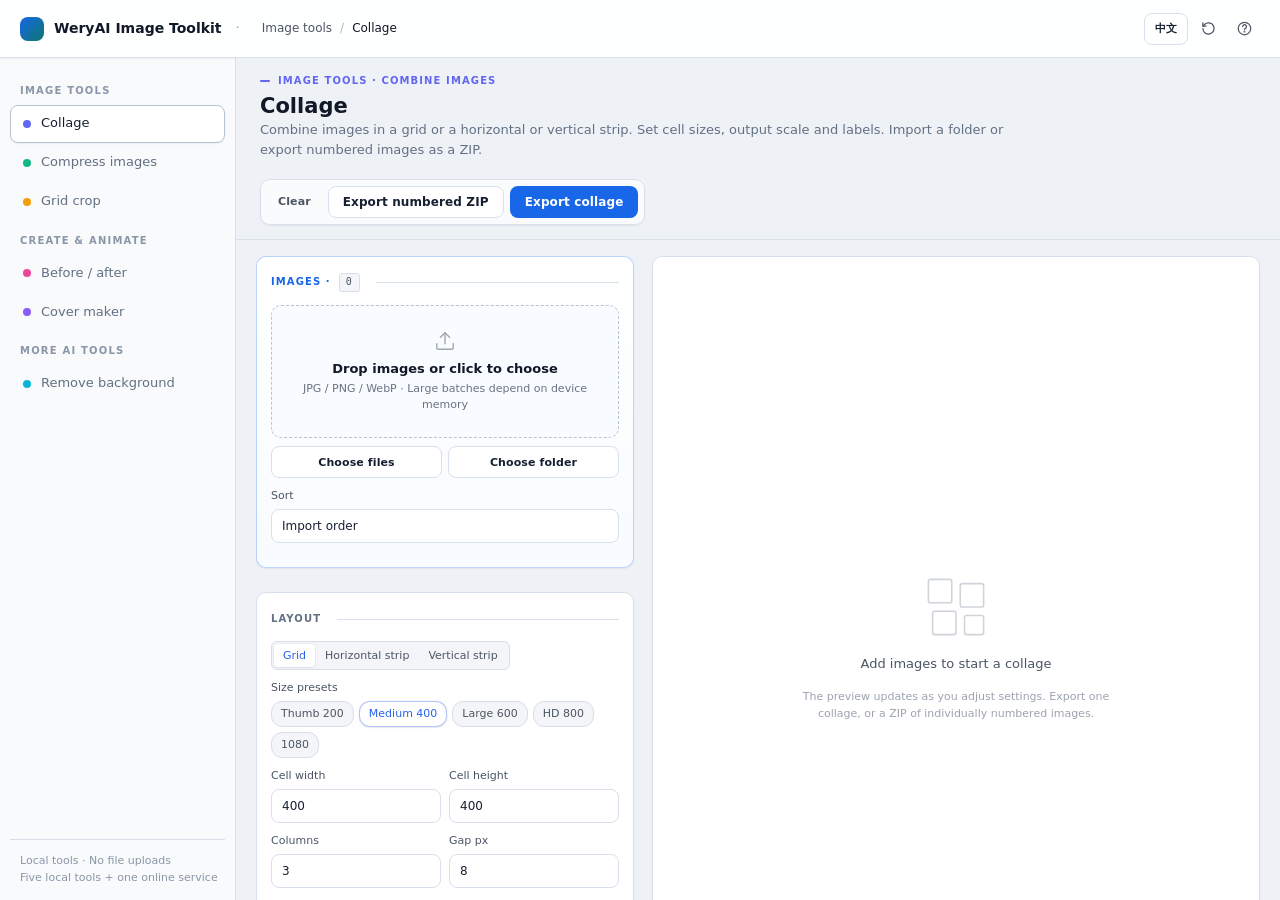
==== commit 57a957cb: "Link to Wery.ai expert workflows" ====
--- a/index.html
+++ b/index.html
@@ -767,7 +767,7 @@
         <div class="external-icon" aria-hidden="true">↗</div>
         <h2>Continue with WeryAI</h2>
         <p>Background removal is an online tool with its own account, pricing and privacy terms. The five editing tools in this toolkit run locally.</p>
-        <a class="btn btn-primary" id="remove-background-link" href="https://www.weryai.com/ai-image-background-remover?utm_source=github" target="_blank" rel="noopener noreferrer">Remove background with WeryAI →</a>
+        <a class="btn btn-primary" id="remove-background-link" href="https://www.wery.ai/en/@Zeny-Design-AI-Expert-Workspace/ai-background-remover?utm_source=github" target="_blank" rel="noopener noreferrer">Remove background with WeryAI →</a>
       </div>
     </section>
 
--- a/assets/bifrost.css
+++ b/assets/bifrost.css
@@ -0,0 +1,588 @@
+:root {
+  --bg-0: #f5f7fb;
+  --bg-1: #ffffff;
+  --bg-2: #f3f5f9;
+  --bg-3: #e9edf5;
+  --bg-4: #dde4ef;
+  --border: #d8dee9;
+  --border-strong: #b8c2d1;
+  --border-accent: rgba(37, 99, 235, .35);
+  --text-1: #111827;
+  --text-2: #4b5563;
+  --text-3: #6b7280;
+  --text-4: #9ca3af;
+  --accent: #2563eb;
+  --accent-hover: #1d4ed8;
+  --accent-soft: rgba(37, 99, 235, .08);
+  --accent-grad: linear-gradient(135deg, #2563eb 0%, #0f766e 100%);
+  --success: #059669;
+  --warn: #d97706;
+  --danger: #dc2626;
+  --info: #0284c7;
+  --r-sm: 6px;
+  --r-md: 8px;
+  --r-lg: 12px;
+  --shadow-card: 0 1px 2px rgba(15, 23, 42, .06), 0 0 0 1px rgba(15, 23, 42, .03);
+}
+
+html,
+body {
+  background: var(--bg-0);
+  color: var(--text-1);
+}
+
+body.bifrost-shell {
+  background: var(--bg-0);
+}
+
+body.bifrost-shell .app {
+  grid-template-columns: 244px minmax(0, 1fr);
+  grid-template-rows: 60px minmax(0, 1fr);
+}
+
+body.bifrost-shell .topbar,
+.home-topbar {
+  background: rgba(255, 255, 255, .9);
+  border-bottom: 1px solid var(--border);
+  box-shadow: 0 1px 2px rgba(15, 23, 42, .04);
+  backdrop-filter: blur(14px);
+}
+
+body.bifrost-shell .brand,
+.home-brand {
+  color: var(--text-1);
+  cursor: pointer;
+  min-width: max-content;
+}
+
+body.bifrost-shell .brand-mark,
+.home-brand-mark {
+  width: 24px;
+  height: 24px;
+  border-radius: 7px;
+  background: var(--accent-grad);
+  box-shadow: none;
+}
+
+body.bifrost-shell .brand-sep {
+  color: var(--text-4);
+}
+
+body.bifrost-shell .brand-sub,
+body.bifrost-shell .bread,
+.home-muted {
+  color: var(--text-3);
+}
+
+body.bifrost-shell .bread {
+  justify-content: flex-start;
+  flex: 0 1 auto;
+  min-width: 130px;
+}
+
+.bifrost-global-nav {
+  display: flex;
+  align-items: center;
+  gap: 4px;
+  margin-left: 10px;
+  margin-right: auto;
+  padding: 3px;
+  background: var(--bg-2);
+  border: 1px solid var(--border);
+  border-radius: 8px;
+}
+
+.bifrost-global-nav a {
+  color: var(--text-2);
+  text-decoration: none;
+  padding: 5px 10px;
+  border-radius: 6px;
+  font-size: 12px;
+  font-weight: 650;
+  white-space: nowrap;
+}
+
+.bifrost-global-nav a:hover {
+  color: var(--text-1);
+  background: var(--bg-1);
+}
+
+.bifrost-global-nav a.active {
+  color: var(--accent);
+  background: var(--bg-1);
+  box-shadow: var(--shadow-card);
+}
+
+body.bifrost-shell .sidebar {
+  background: #fbfcff;
+  border-right: 1px solid var(--border);
+}
+
+body.bifrost-shell .side-label {
+  color: var(--text-4);
+}
+
+body.bifrost-shell .nav-item {
+  color: var(--text-2);
+  border: 1px solid transparent;
+}
+
+body.bifrost-shell .nav-item:hover {
+  background: var(--bg-2);
+  color: var(--text-1);
+}
+
+body.bifrost-shell .nav-item.active {
+  background: #fff;
+  color: var(--text-1);
+  border-color: var(--border);
+  box-shadow: var(--shadow-card);
+}
+
+body.bifrost-shell .nav-dot {
+  box-shadow: none;
+}
+
+body.bifrost-shell .main {
+  background: var(--bg-0);
+  padding: 28px 34px 80px;
+}
+
+body.bifrost-single .topbar {
+  gap: 18px;
+}
+
+body.bifrost-single .brand {
+  cursor: default;
+}
+
+body.bifrost-single .bread {
+  justify-content: center;
+  flex: 1 1 auto;
+}
+
+body.bifrost-single .tab-pane.active {
+  animation: none;
+}
+
+body.bifrost-single .nav-item,
+body.bifrost-single .btn,
+body.bifrost-single .panel,
+body.bifrost-single .preview,
+body.bifrost-single .dropzone,
+body.bifrost-single .list-row,
+body.bifrost-single .task-row,
+body.bifrost-single .node-card,
+body.bifrost-single .model-card,
+body.bifrost-single input,
+body.bifrost-single select,
+body.bifrost-single textarea {
+  transition-duration: .08s;
+}
+
+body.bifrost-shell .pane-title {
+  color: var(--text-1);
+  font-size: 24px;
+}
+
+body.bifrost-shell .pane-desc {
+  color: var(--text-2);
+}
+
+body.bifrost-shell .panel,
+body.bifrost-shell .preview,
+body.bifrost-shell .stats,
+body.bifrost-shell .qr-preview,
+body.bifrost-shell .modal,
+body.bifrost-shell .cover-stage {
+  background: #fff;
+  border-color: var(--border);
+  box-shadow: var(--shadow-card);
+}
+
+body.bifrost-shell .panel-title,
+body.bifrost-shell .panel-sub {
+  color: var(--text-3);
+}
+
+body.bifrost-shell .panel-title::after {
+  background: var(--border);
+}
+
+body.bifrost-shell input[type=text],
+body.bifrost-shell input[type=number],
+body.bifrost-shell input[type=password],
+body.bifrost-shell input[type=url],
+body.bifrost-shell select,
+body.bifrost-shell textarea {
+  background: #fff;
+  border-color: var(--border);
+  color: var(--text-1);
+}
+
+body.bifrost-shell input:focus,
+body.bifrost-shell select:focus,
+body.bifrost-shell textarea:focus {
+  border-color: var(--accent);
+  box-shadow: 0 0 0 3px rgba(37, 99, 235, .12);
+  background: #fff;
+}
+
+body.bifrost-shell .dropzone,
+body.bifrost-shell .compare-slot,
+body.bifrost-shell .grid-slot {
+  background: #f8fafc;
+  border-color: var(--border-strong);
+}
+
+body.bifrost-shell .dropzone:hover,
+body.bifrost-shell .dropzone.over,
+body.bifrost-shell .compare-slot:hover,
+body.bifrost-shell .grid-slot:hover {
+  background: var(--accent-soft);
+  border-color: var(--accent);
+}
+
+body.bifrost-shell .btn-primary {
+  background: var(--accent);
+}
+
+body.bifrost-shell .btn-primary:hover:not(:disabled) {
+  background: var(--accent-hover);
+}
+
+body.bifrost-shell .btn-secondary,
+body.bifrost-shell .seg,
+body.bifrost-shell .chip,
+body.bifrost-shell .tag,
+body.bifrost-shell .size-chip {
+  background: var(--bg-2);
+  border-color: var(--border);
+  color: var(--text-2);
+}
+
+body.bifrost-shell .seg button.on,
+body.bifrost-shell .chip.on {
+  background: #fff;
+  color: var(--accent);
+  border-color: var(--border-accent);
+  box-shadow: var(--shadow-card);
+}
+
+body.bifrost-shell .list-row,
+body.bifrost-shell .task-row,
+body.bifrost-shell .node-card,
+body.bifrost-shell .model-card {
+  background: #fff;
+  border-color: var(--border);
+  box-shadow: var(--shadow-card);
+}
+
+body.bifrost-shell .list-row:hover,
+body.bifrost-shell .task-row:hover,
+body.bifrost-shell .node-card:hover,
+body.bifrost-shell .model-card:hover {
+  background: #fbfdff;
+  border-color: var(--border-strong);
+}
+
+body.bifrost-shell .toast,
+.bifrost-toast {
+  background: #111827;
+  border-color: #111827;
+  color: #fff;
+}
+
+.home-shell {
+  min-height: 100vh;
+  background: var(--bg-0);
+}
+
+.home-topbar {
+  position: sticky;
+  top: 0;
+  z-index: 20;
+  display: flex;
+  align-items: center;
+  gap: 18px;
+  height: 64px;
+  padding: 0 28px;
+}
+
+.home-brand {
+  display: flex;
+  align-items: center;
+  gap: 10px;
+  font-weight: 800;
+}
+
+.home-brand-mark {
+  display: inline-block;
+}
+
+.home-main {
+  width: min(1180px, calc(100% - 40px));
+  margin: 0 auto;
+  padding: 30px 0 70px;
+}
+
+.home-hero {
+  display: grid;
+  grid-template-columns: minmax(0, 1fr) auto;
+  align-items: end;
+  gap: 18px;
+  margin-bottom: 22px;
+}
+
+.home-title {
+  margin: 0 0 7px;
+  font-size: 30px;
+  line-height: 1.15;
+  letter-spacing: 0;
+}
+
+.home-subtitle {
+  margin: 0;
+  color: var(--text-2);
+  font-size: 14px;
+}
+
+.home-actions {
+  display: flex;
+  gap: 8px;
+  flex-wrap: wrap;
+  justify-content: flex-end;
+}
+
+.home-searchbar {
+  display: grid;
+  grid-template-columns: minmax(0, 1fr) auto;
+  gap: 10px;
+  margin: 20px 0 14px;
+}
+
+.home-searchbar input {
+  min-height: 42px;
+  border-radius: 8px;
+  border: 1px solid var(--border);
+  background: #fff;
+  color: var(--text-1);
+  padding: 0 14px;
+  font-size: 14px;
+  box-shadow: var(--shadow-card);
+}
+
+.home-filter {
+  display: flex;
+  gap: 6px;
+  flex-wrap: wrap;
+  margin-bottom: 18px;
+}
+
+.home-filter button,
+.home-link-button,
+.favorite-button {
+  border: 1px solid var(--border);
+  background: #fff;
+  color: var(--text-2);
+  border-radius: 8px;
+  padding: 8px 12px;
+  font-weight: 700;
+  cursor: pointer;
+}
+
+.home-filter button.active,
+.home-filter button:hover,
+.home-link-button:hover,
+.favorite-button:hover,
+.favorite-button.active {
+  color: var(--accent);
+  border-color: var(--border-accent);
+  background: var(--accent-soft);
+}
+
+.tool-section {
+  margin-top: 24px;
+}
+
+.tool-section-head {
+  display: flex;
+  align-items: baseline;
+  justify-content: space-between;
+  gap: 12px;
+  margin-bottom: 10px;
+}
+
+.tool-section-title {
+  margin: 0;
+  font-size: 16px;
+  letter-spacing: 0;
+}
+
+.tool-grid {
+  display: grid;
+  grid-template-columns: repeat(auto-fill, minmax(238px, 1fr));
+  gap: 12px;
+}
+
+.tool-card {
+  display: flex;
+  flex-direction: column;
+  gap: 12px;
+  min-height: 154px;
+  padding: 16px;
+  background: #fff;
+  border: 1px solid var(--border);
+  border-radius: 8px;
+  box-shadow: var(--shadow-card);
+  text-decoration: none;
+  color: inherit;
+}
+
+.tool-card:hover {
+  border-color: var(--border-strong);
+  box-shadow: 0 10px 28px rgba(15, 23, 42, .08);
+  transform: translateY(-1px);
+}
+
+.tool-card-head {
+  display: flex;
+  align-items: start;
+  justify-content: space-between;
+  gap: 10px;
+}
+
+.tool-card-title {
+  margin: 0;
+  font-size: 15px;
+  letter-spacing: 0;
+}
+
+.tool-card-desc {
+  margin: 0;
+  color: var(--text-2);
+  font-size: 12px;
+  line-height: 1.55;
+}
+
+.tool-card-meta {
+  display: flex;
+  align-items: center;
+  gap: 7px;
+  margin-top: auto;
+  color: var(--text-3);
+  font-size: 11px;
+}
+
+.category-dot {
+  width: 8px;
+  height: 8px;
+  border-radius: 999px;
+  background: var(--accent);
+}
+
+.cat-图片 { background: #2563eb; }
+.cat-视频 { background: #db2777; }
+.cat-AI { background: #7c3aed; }
+.cat-机场 { background: #0891b2; }
+.cat-原始备份 { background: #64748b; }
+
+.empty-home {
+  padding: 40px 20px;
+  text-align: center;
+  color: var(--text-3);
+  background: #fff;
+  border: 1px dashed var(--border-strong);
+  border-radius: 8px;
+}
+
+@media (max-width: 1060px) {
+  body.bifrost-shell .topbar {
+    gap: 10px;
+  }
+
+  .bifrost-global-nav {
+    max-width: 44vw;
+    overflow-x: auto;
+  }
+
+  body.bifrost-shell .bread {
+    display: none;
+  }
+}
+
+@media (max-width: 820px) {
+  body.bifrost-shell .app {
+    display: block;
+    height: auto;
+  }
+
+  body.bifrost-shell .topbar {
+    position: sticky;
+    top: 0;
+    z-index: 30;
+    height: auto;
+    min-height: 58px;
+    padding: 10px 14px;
+    flex-wrap: wrap;
+  }
+
+  .bifrost-global-nav {
+    order: 3;
+    width: 100%;
+    max-width: none;
+    margin: 2px 0 0;
+  }
+
+  body.bifrost-shell .sidebar {
+    display: flex;
+    flex-direction: row;
+    gap: 6px;
+    overflow-x: auto;
+    border-right: 0;
+    border-bottom: 1px solid var(--border);
+    padding: 8px 10px;
+  }
+
+  body.bifrost-shell .side-label,
+  body.bifrost-shell .side-footer {
+    display: none;
+  }
+
+  body.bifrost-shell .nav-item {
+    min-width: max-content;
+    margin: 0;
+  }
+
+  body.bifrost-shell .nav-item::before {
+    display: none;
+  }
+
+  body.bifrost-shell .main {
+    padding: 18px 14px 50px;
+    overflow: visible;
+  }
+
+  body.bifrost-shell .pane-head-row,
+  .home-hero,
+  .home-searchbar {
+    grid-template-columns: 1fr;
+  }
+
+  body.bifrost-shell .pane-head-row {
+    display: grid;
+  }
+
+  .home-topbar {
+    padding: 0 16px;
+  }
+
+  .home-main {
+    width: min(100% - 24px, 1180px);
+    padding-top: 20px;
+  }
+
+  .home-actions {
+    justify-content: flex-start;
+  }
+}
--- a/assets/workbench.css
+++ b/assets/workbench.css
@@ -0,0 +1,604 @@
+/*
+ * Bifrost Workbench
+ * Interaction-focused layout layer for the four standalone tool pages.
+ * It intentionally does not change business logic or API behavior.
+ */
+
+:root {
+  --wb-bg: #eef2f7;
+  --wb-surface: #ffffff;
+  --wb-surface-2: #f8fafc;
+  --wb-line: #d8e0eb;
+  --wb-line-strong: #b7c4d4;
+  --wb-text: #172033;
+  --wb-muted: #637083;
+  --wb-subtle: #8a96a8;
+  --wb-primary: #1767e8;
+  --wb-primary-2: #0f766e;
+  --wb-primary-soft: rgba(23, 103, 232, .09);
+  --wb-danger-soft: rgba(220, 38, 38, .08);
+  --wb-radius: 10px;
+  --wb-shadow: 0 12px 28px rgba(15, 23, 42, .08);
+  --wb-shadow-sm: 0 1px 2px rgba(15, 23, 42, .06);
+}
+
+body.workbench-app {
+  background: var(--wb-bg);
+  color: var(--wb-text);
+}
+
+body.workbench-app .app {
+  grid-template-columns: 236px minmax(0, 1fr);
+  grid-template-rows: 58px minmax(0, 1fr);
+  height: 100vh;
+  background: var(--wb-bg);
+}
+
+body.workbench-app .topbar {
+  background: rgba(255, 255, 255, .94);
+  border-bottom: 1px solid var(--wb-line);
+  box-shadow: var(--wb-shadow-sm);
+  backdrop-filter: blur(14px);
+}
+
+body.workbench-app .brand {
+  min-width: 210px;
+}
+
+body.workbench-app .brand-mark {
+  width: 24px;
+  height: 24px;
+  border-radius: 8px;
+  background: linear-gradient(135deg, var(--wb-primary), var(--wb-primary-2));
+  box-shadow: none;
+}
+
+body.workbench-app .brand-text,
+body.workbench-app .pane-title,
+body.workbench-app .modal-title {
+  letter-spacing: 0;
+}
+
+body.workbench-app .bread {
+  justify-content: flex-start;
+  flex: 1;
+}
+
+body.workbench-app .sidebar {
+  padding: 14px 10px;
+  background: #f8fafc;
+  border-right: 1px solid var(--wb-line);
+}
+
+body.workbench-app .side-label {
+  margin-top: 4px;
+  color: var(--wb-subtle);
+  letter-spacing: .12em;
+}
+
+body.workbench-app .nav-item {
+  min-height: 38px;
+  padding: 8px 10px 8px 12px;
+  border: 1px solid transparent;
+  border-radius: 8px;
+  color: var(--wb-muted);
+  transition: background-color .08s ease, border-color .08s ease, color .08s ease;
+}
+
+body.workbench-app .nav-item::before {
+  display: none;
+}
+
+body.workbench-app .nav-dot {
+  width: 8px;
+  height: 8px;
+  box-shadow: none !important;
+}
+
+body.workbench-app .nav-item:hover {
+  background: #fff;
+  border-color: var(--wb-line);
+  color: var(--wb-text);
+}
+
+body.workbench-app .nav-item.active {
+  background: #fff;
+  border-color: var(--wb-line-strong);
+  color: var(--wb-text);
+  box-shadow: var(--wb-shadow-sm);
+}
+
+body.workbench-app .side-footer {
+  color: var(--wb-subtle);
+  line-height: 1.55;
+}
+
+body.workbench-app .main {
+  position: relative;
+  padding: 0;
+  overflow: auto;
+  background: var(--wb-bg);
+}
+
+body.workbench-app .tab-pane {
+  min-height: 100%;
+}
+
+body.workbench-app .tab-pane.active {
+  display: flex;
+  flex-direction: column;
+  animation: none;
+}
+
+body.workbench-app .pane-head {
+  position: sticky;
+  top: 0;
+  z-index: 15;
+  margin: 0;
+  padding: 16px 24px 14px;
+  background: rgba(238, 242, 247, .94);
+  border-bottom: 1px solid var(--wb-line);
+  backdrop-filter: blur(12px);
+}
+
+body.workbench-app .pane-head-row {
+  align-items: center;
+  gap: 18px;
+}
+
+body.workbench-app .eyebrow {
+  margin-bottom: 5px;
+  font-size: 10px;
+  letter-spacing: .11em;
+}
+
+body.workbench-app .eyebrow::before {
+  width: 10px;
+}
+
+body.workbench-app .pane-title {
+  margin-bottom: 2px;
+  font-size: 21px;
+  line-height: 1.18;
+}
+
+body.workbench-app .pane-desc {
+  max-width: 760px;
+  color: var(--wb-muted);
+}
+
+body.workbench-app .btn-row {
+  flex: 0 0 auto;
+  justify-content: flex-end;
+  align-items: center;
+  padding: 6px;
+  background: rgba(255, 255, 255, .72);
+  border: 1px solid var(--wb-line);
+  border-radius: 10px;
+  box-shadow: var(--wb-shadow-sm);
+}
+
+body.workbench-app .btn {
+  min-height: 32px;
+  border-radius: 8px;
+  transition: background-color .08s ease, border-color .08s ease, color .08s ease;
+}
+
+body.workbench-app .btn-primary {
+  background: var(--wb-primary);
+  color: #fff;
+  box-shadow: none;
+}
+
+body.workbench-app .btn-primary:hover:not(:disabled) {
+  background: #0f58d7;
+  transform: none;
+}
+
+body.workbench-app .btn-secondary {
+  background: #fff;
+  border-color: var(--wb-line);
+  color: var(--wb-text);
+}
+
+body.workbench-app .btn-secondary:hover:not(:disabled),
+body.workbench-app .btn-ghost:hover:not(:disabled) {
+  background: var(--wb-primary-soft);
+  border-color: rgba(23, 103, 232, .24);
+  color: var(--wb-primary);
+  transform: none;
+}
+
+body.workbench-app .btn-danger:hover:not(:disabled) {
+  background: var(--wb-danger-soft);
+}
+
+body.workbench-app .workbench-layout,
+body.workbench-app .tool-3col,
+body.workbench-app .tool-wide-params,
+body.workbench-app .tool-canvas-major,
+body.workbench-app .qr-cols {
+  display: grid;
+  grid-template-columns: minmax(300px, 380px) minmax(0, 1fr);
+  gap: 16px;
+  align-items: stretch;
+  width: 100%;
+  padding: 16px 20px 26px;
+}
+
+body.workbench-app .tool-canvas-major {
+  grid-template-columns: minmax(290px, 340px) minmax(0, 1fr);
+}
+
+body.workbench-app .workbench-controls,
+body.workbench-app .tool-stack {
+  min-width: 0;
+}
+
+body.workbench-app .workbench-controls {
+  position: sticky;
+  top: 98px;
+  align-self: start;
+  max-height: calc(100vh - 116px);
+  overflow: auto;
+  padding-right: 2px;
+}
+
+body.workbench-app .workbench-workspace {
+  min-width: 0;
+}
+
+body.workbench-app .panel,
+body.workbench-app .preview,
+body.workbench-app .stats,
+body.workbench-app .qr-preview,
+body.workbench-app .cover-stage,
+body.workbench-app .logs,
+body.workbench-app .modal {
+  border: 1px solid var(--wb-line);
+  border-radius: var(--wb-radius);
+  background: var(--wb-surface);
+  box-shadow: var(--wb-shadow-sm);
+}
+
+body.workbench-app .panel {
+  padding: 14px;
+}
+
+body.workbench-app .panel + .panel {
+  margin-top: 10px;
+}
+
+body.workbench-app .panel-title {
+  min-height: 24px;
+  margin-bottom: 10px;
+  color: var(--wb-muted);
+  letter-spacing: .11em;
+}
+
+body.workbench-app .panel-title::after {
+  background: var(--wb-line);
+}
+
+body.workbench-app .workbench-source-panel {
+  border-color: rgba(23, 103, 232, .28);
+  background: linear-gradient(180deg, #fff, #f8fbff);
+}
+
+body.workbench-app .workbench-source-panel .panel-title {
+  color: var(--wb-primary);
+}
+
+body.workbench-app .workbench-advanced {
+  background: #fbfcfe;
+}
+
+body.workbench-app .workbench-collapse-btn {
+  display: inline-flex;
+  align-items: center;
+  justify-content: center;
+  width: 22px;
+  height: 22px;
+  margin-left: 6px;
+  border: 1px solid var(--wb-line);
+  border-radius: 6px;
+  background: #fff;
+  color: var(--wb-muted);
+  cursor: pointer;
+  font-size: 12px;
+  line-height: 1;
+}
+
+body.workbench-app .panel.is-collapsed > :not(.panel-title) {
+  display: none !important;
+}
+
+body.workbench-app .panel.is-collapsed .workbench-collapse-btn {
+  color: var(--wb-primary);
+  border-color: rgba(23, 103, 232, .24);
+}
+
+body.workbench-app input[type=text],
+body.workbench-app input[type=number],
+body.workbench-app input[type=password],
+body.workbench-app input[type=url],
+body.workbench-app select,
+body.workbench-app textarea {
+  min-height: 34px;
+  border-color: var(--wb-line);
+  border-radius: 8px;
+  background: #fff;
+  color: var(--wb-text);
+}
+
+body.workbench-app textarea {
+  min-height: 92px;
+}
+
+body.workbench-app input:focus,
+body.workbench-app select:focus,
+body.workbench-app textarea:focus {
+  border-color: var(--wb-primary);
+  box-shadow: 0 0 0 3px rgba(23, 103, 232, .13);
+}
+
+body.workbench-app .dropzone,
+body.workbench-app .compare-slot,
+body.workbench-app .grid-slot {
+  background: #f8fbff;
+  border-color: var(--wb-line-strong);
+  border-radius: 10px;
+}
+
+body.workbench-app .dropzone:hover,
+body.workbench-app .dropzone.over,
+body.workbench-app .compare-slot:hover,
+body.workbench-app .grid-slot:hover {
+  background: var(--wb-primary-soft);
+  border-color: var(--wb-primary);
+}
+
+body.workbench-app .preview,
+body.workbench-app .qr-preview,
+body.workbench-app .cover-stage {
+  min-height: calc(100vh - 166px);
+  padding: 16px;
+}
+
+body.workbench-app .preview canvas,
+body.workbench-app .preview img,
+body.workbench-app .preview video,
+body.workbench-app .cover-stage canvas,
+body.workbench-app .qr-preview canvas {
+  max-height: calc(100vh - 220px);
+}
+
+body.workbench-app #cp-list,
+body.workbench-app #br-results,
+body.workbench-app #t2i-results,
+body.workbench-app #csv-list,
+body.workbench-app #i3-list,
+body.workbench-app #iv-list,
+body.workbench-app #up-list,
+body.workbench-app #sub-list {
+  min-height: calc(100vh - 250px) !important;
+  max-height: calc(100vh - 250px) !important;
+  overflow: auto !important;
+}
+
+body.workbench-app .gallery {
+  grid-template-columns: repeat(auto-fill, minmax(180px, 1fr));
+  align-content: start;
+}
+
+body.workbench-app .list-row,
+body.workbench-app .task-row,
+body.workbench-app .node-card,
+body.workbench-app .model-card {
+  border-color: var(--wb-line);
+  background: #fff;
+  box-shadow: none;
+}
+
+body.workbench-app .task-row {
+  grid-template-columns: 58px minmax(0, 1fr) auto auto auto;
+}
+
+body.workbench-app .node-card:hover,
+body.workbench-app .task-row:hover,
+body.workbench-app .list-row:hover,
+body.workbench-app .model-card:hover {
+  border-color: var(--wb-line-strong);
+  background: #fbfdff;
+}
+
+body.workbench-app .stats {
+  margin-bottom: 12px;
+  padding: 10px 12px;
+}
+
+body.workbench-app .stat-v {
+  color: var(--wb-text);
+}
+
+body.workbench-app .logs {
+  max-height: 190px;
+  background: #0f172a;
+  color: #cbd5e1;
+  border-color: #111827;
+}
+
+body.workbench-app .log-msg {
+  color: #cbd5e1;
+}
+
+body.workbench-app .empty {
+  color: var(--wb-subtle);
+}
+
+body.workbench-app .empty svg {
+  width: 68px;
+  height: 68px;
+}
+
+body.workbench-app .progress {
+  height: 5px;
+  border-radius: 999px;
+  background: #e5ebf3;
+}
+
+body.workbench-app .progress-bar {
+  border-radius: 999px;
+  background: linear-gradient(90deg, var(--wb-primary), var(--wb-primary-2));
+}
+
+body.workbench-app .toast {
+  background: #111827;
+  border-color: #111827;
+  color: #fff;
+}
+
+body.workbench-app .workbench-quickbar {
+  display: none;
+}
+
+body.workbench-app .qr-cols {
+  grid-template-columns: minmax(0, 1fr) minmax(0, 1fr);
+}
+
+body.workbench-app #tab-qr .tool-stack {
+  display: flex;
+  flex-direction: column;
+  gap: 12px;
+}
+
+body.workbench-app #tab-qr .qr-preview {
+  min-height: 360px;
+}
+
+body.workbench-app #tab-subscribe .tool-3col {
+  grid-template-columns: minmax(310px, 370px) minmax(0, 1fr);
+}
+
+@media (max-width: 1180px) {
+  body.workbench-app .workbench-layout,
+  body.workbench-app .tool-3col,
+  body.workbench-app .tool-wide-params,
+  body.workbench-app .tool-canvas-major,
+  body.workbench-app .qr-cols {
+    grid-template-columns: 1fr;
+  }
+
+  body.workbench-app .workbench-controls {
+    position: static;
+    max-height: none;
+    overflow: visible;
+  }
+
+  body.workbench-app .preview,
+  body.workbench-app .qr-preview,
+  body.workbench-app .cover-stage {
+    min-height: 460px;
+  }
+
+  body.workbench-app #cp-list,
+  body.workbench-app #br-results,
+  body.workbench-app #t2i-results,
+  body.workbench-app #csv-list,
+  body.workbench-app #i3-list,
+  body.workbench-app #iv-list,
+  body.workbench-app #up-list,
+  body.workbench-app #sub-list {
+    max-height: none !important;
+  }
+}
+
+@media (max-width: 760px) {
+  body.workbench-app .app {
+    display: block;
+    height: auto;
+  }
+
+  body.workbench-app .topbar {
+    position: sticky;
+    top: 0;
+    z-index: 30;
+    min-height: 58px;
+    padding: 10px 14px;
+    flex-wrap: wrap;
+  }
+
+  body.workbench-app .brand {
+    min-width: 0;
+  }
+
+  body.workbench-app .bread {
+    display: none;
+  }
+
+  body.workbench-app .sidebar {
+    display: flex;
+    flex-direction: row;
+    gap: 6px;
+    overflow-x: auto;
+    border-right: 0;
+    border-bottom: 1px solid var(--wb-line);
+    padding: 8px 10px;
+  }
+
+  body.workbench-app .side-label,
+  body.workbench-app .side-footer {
+    display: none;
+  }
+
+  body.workbench-app .nav-item {
+    min-width: max-content;
+    margin: 0;
+  }
+
+  body.workbench-app .pane-head {
+    padding: 12px;
+  }
+
+  body.workbench-app .pane-head-row {
+    display: grid;
+    grid-template-columns: 1fr;
+  }
+
+  body.workbench-app .btn-row {
+    justify-content: flex-start;
+    overflow-x: auto;
+  }
+
+  body.workbench-app .workbench-layout,
+  body.workbench-app .tool-3col,
+  body.workbench-app .tool-wide-params,
+  body.workbench-app .tool-canvas-major,
+  body.workbench-app .qr-cols {
+    padding: 12px;
+  }
+
+  body.workbench-app .preview,
+  body.workbench-app .qr-preview,
+  body.workbench-app .cover-stage {
+    min-height: 360px;
+  }
+
+  body.workbench-app .field-row,
+  body.workbench-app .field-row.col-3 {
+    grid-template-columns: 1fr;
+  }
+
+  body.workbench-app .task-row,
+  body.workbench-app .list-row {
+    grid-template-columns: 48px minmax(0, 1fr);
+  }
+
+  body.workbench-app .task-row > .status-chip,
+  body.workbench-app .task-row > .meta,
+  body.workbench-app .task-row > .actions,
+  body.workbench-app .list-row > .btn,
+  body.workbench-app .list-row > .meta {
+    grid-column: 2;
+  }
+}
--- a/assets/toolkit.css
+++ b/assets/toolkit.css
@@ -0,0 +1,33 @@
+/* Public toolkit additions. No remote fonts or configuration are required. */
+.toolkit-credit { margin: 28px 0 0; padding: 18px 0; border-top: 1px solid var(--border); font-size: 12px; text-align: center; }
+.toolkit-credit a { color: var(--text-2); text-decoration: none; }
+.toolkit-credit a:hover { color: var(--text-1); text-decoration: underline; }
+.external-tool { max-width: 720px; padding: 36px; }
+.external-tool h2 { font-size: 24px; margin: 14px 0; }
+.external-tool p { max-width: 540px; color: var(--text-2); line-height: 1.7; margin-bottom: 24px; }
+.external-tool a { text-decoration: none; }
+.external-icon { color: var(--info); font-size: 48px; }
+.error { color: var(--danger); }
+.nav-item:focus-visible, button:focus-visible, a:focus-visible { outline: 2px solid var(--accent); outline-offset: 3px; }
+.brand-sub { display: none; }
+@media (max-width: 900px) {
+  .app { grid-template-columns: 180px 1fr; }
+  .main { padding: 20px 18px 48px; }
+  .bread { display: none; }
+  .tool-3col, .tool-wide-params, .tool-canvas-major { grid-template-columns: 1fr; }
+  .pane-head-row { align-items: flex-start; gap: 14px; }
+}
+@media (max-width: 600px) {
+  .app { display: flex; flex-direction: column; height: auto; min-height: 100vh; }
+  .topbar { padding: 10px 12px; min-height: 52px; }
+  .brand-text { font-size: 12px; }
+  .brand-mark { width: 18px; height: 18px; }
+  .sidebar { flex-direction: row; flex-wrap: wrap; gap: 3px; padding: 8px; border-right: 0; border-bottom: 1px solid var(--border); overflow: visible; }
+  .side-label, .side-footer { display: none; }
+  .nav-item { padding: 7px 9px; font-size: 12px; }
+  .main { overflow: visible; padding: 18px 12px 36px; }
+  .pane-title { font-size: 21px; }
+  .external-tool { padding: 24px; }
+  .panel-title { letter-spacing: .04em; }
+  .btn { white-space: normal; }
+}
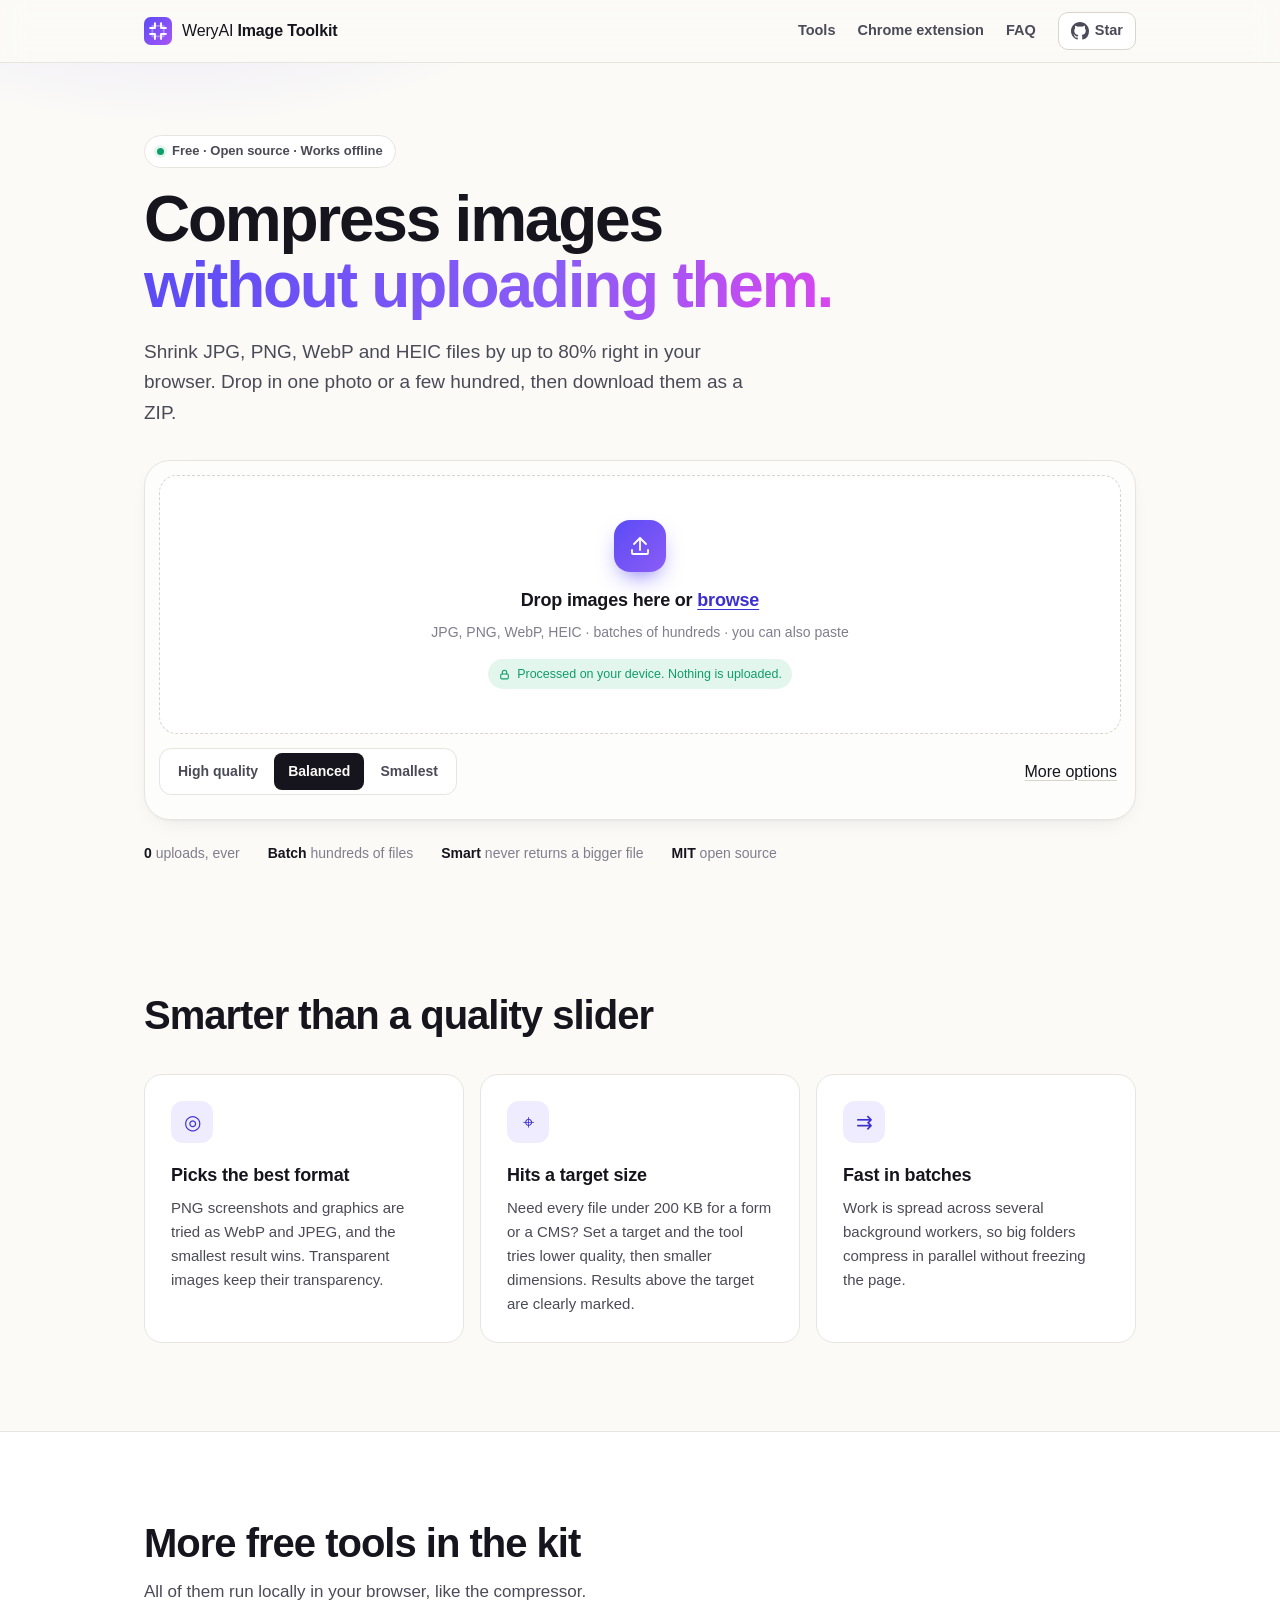
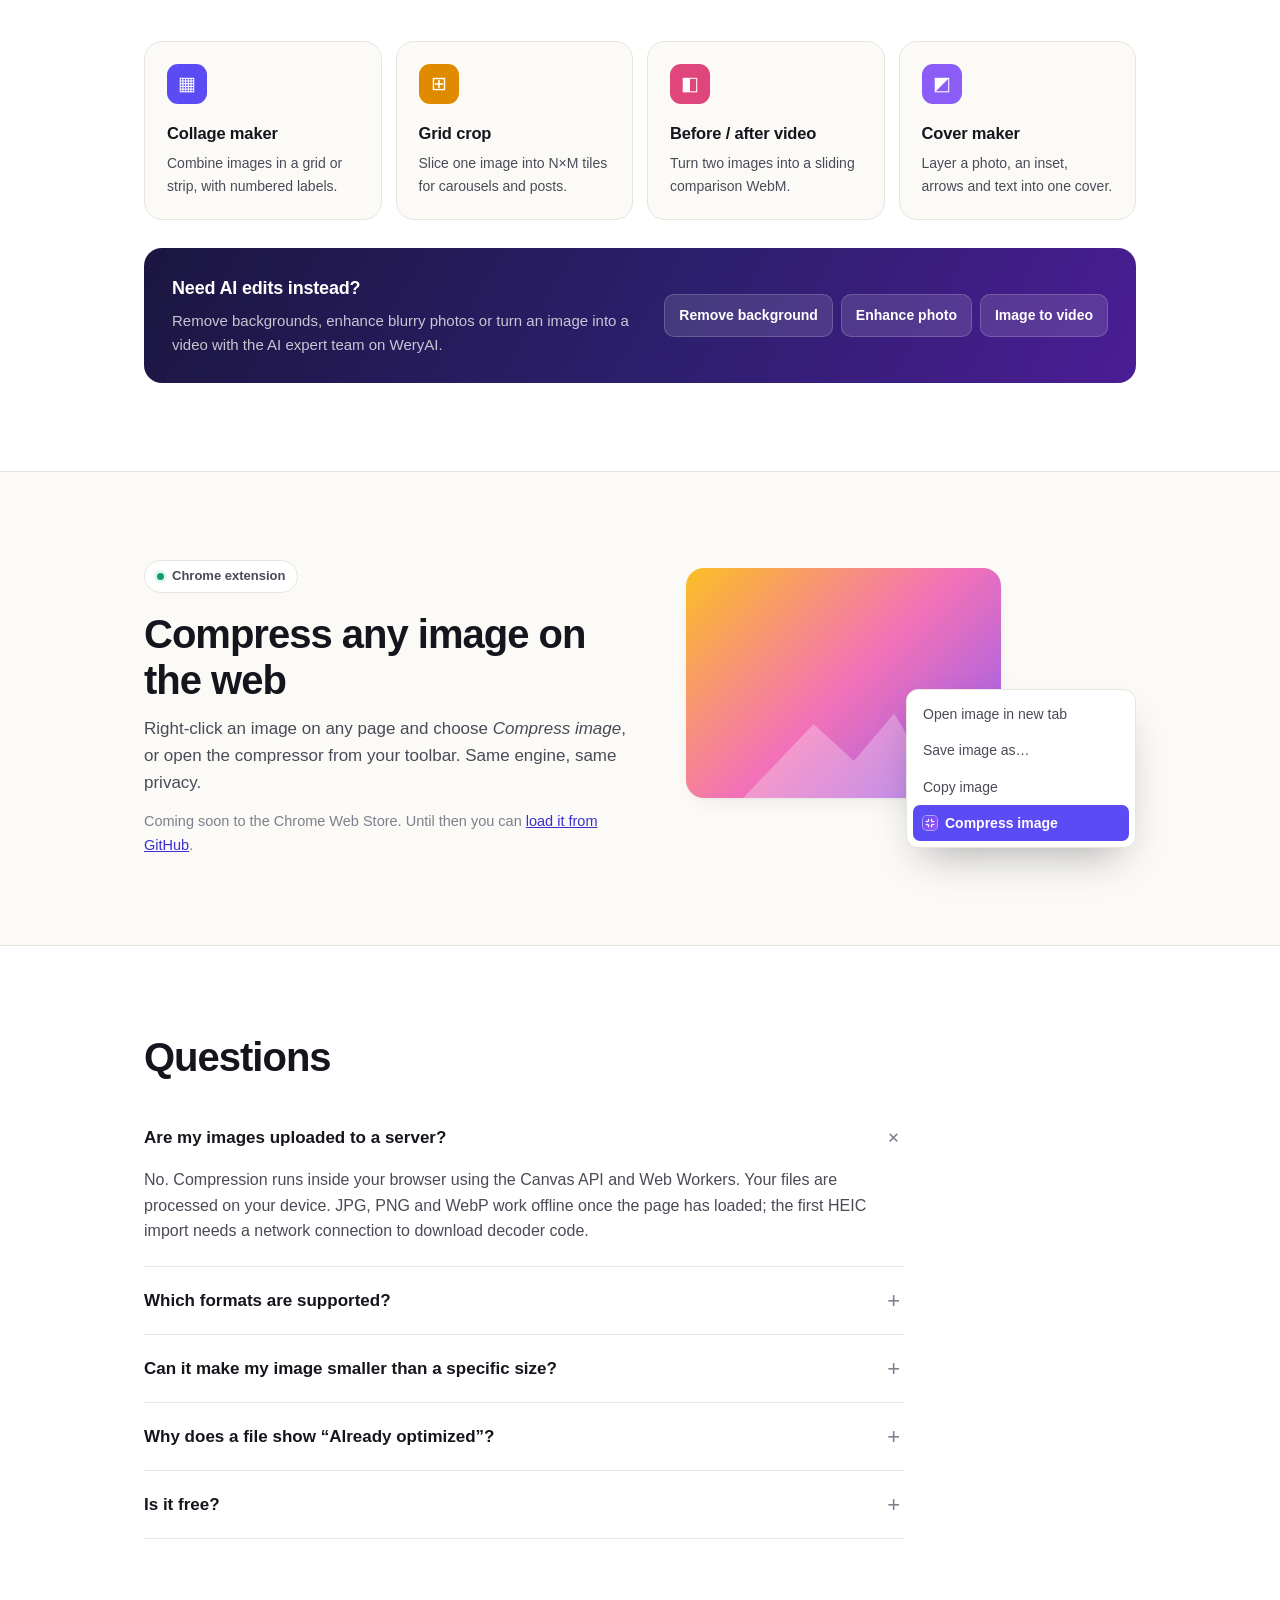
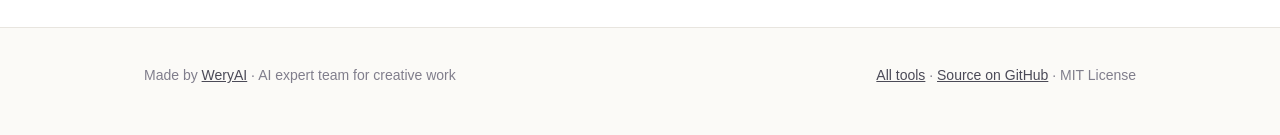
==== commit 3f37bcfd: "Redesign home page as image compressor, move other tools to tools.html, add Chrome extension" ====
--- a/index.html
+++ b/index.html
@@ -1,785 +1,147 @@
 <!DOCTYPE html>
 <html lang="en">
 <head>
-<meta charset="UTF-8" />
-<meta name="viewport" content="width=device-width, initial-scale=1" />
-<meta name="description" content="Collage, compress HEIC/JPG/PNG/WebP, grid crop, create before-and-after videos and make covers. Five local image tools plus a link to WeryAI background removal." />
-<meta name="color-scheme" content="dark" />
-<title>WeryAI Image Toolkit | Private Browser Image Tools</title>
-<script src="assets/jszip.min.js"></script>
-<style>
-:root{
-  --bg-0:#0A0A0B;--bg-1:#111114;--bg-2:#17171C;--bg-3:#1F1F25;--bg-4:#26262D;
-  --border:#26262B;--border-strong:#3A3A42;--border-accent:rgba(99,102,241,.4);
-  --text-1:#FAFAFA;--text-2:#A1A1AA;--text-3:#71717A;--text-4:#52525B;
-  --accent:#6366F1;--accent-hover:#4F46E5;--accent-soft:rgba(99,102,241,.12);
-  --accent-grad:linear-gradient(135deg,#6366F1 0%,#8B5CF6 100%);
-  --tab-collage:#6366F1;--tab-compress:#10B981;--tab-cropper:#F59E0B;
-  --tab-compare:#EC4899;--tab-cover:#8B5CF6;--tab-bgremove:#06B6D4;
-  --success:#10B981;--warn:#F59E0B;--danger:#EF4444;--info:#06B6D4;
-  --r-sm:6px;--r-md:10px;--r-lg:14px;
-  --font:"Inter","SF Pro Text",-apple-system,"PingFang SC","Microsoft YaHei",system-ui,sans-serif;
-  --mono:"JetBrains Mono","SF Mono",ui-monospace,monospace;
-  --shadow-card:0 0 0 1px var(--border) inset,0 1px 0 rgba(255,255,255,.025) inset;
-}
-*,*::before,*::after{box-sizing:border-box}
-html,body{margin:0;padding:0;height:100%;background:var(--bg-0);color:var(--text-1);font-family:var(--font);font-size:13px;line-height:1.45;-webkit-font-smoothing:antialiased;font-feature-settings:"cv11","ss01"}
-body{background:var(--bg-0) radial-gradient(circle at 18% -10%,rgba(99,102,241,.08),transparent 50%) no-repeat fixed,var(--bg-0) radial-gradient(circle at 92% 110%,rgba(139,92,246,.06),transparent 50%) no-repeat fixed}
-button,input,select,textarea{font-family:inherit;font-size:inherit;color:inherit}
-::-webkit-scrollbar{width:8px;height:8px}::-webkit-scrollbar-track{background:transparent}
-::-webkit-scrollbar-thumb{background:var(--border);border-radius:4px}::-webkit-scrollbar-thumb:hover{background:var(--border-strong)}
+<meta charset="UTF-8">
+<meta name="viewport" content="width=device-width, initial-scale=1">
+<title>Free Image Compressor – Compress JPG, PNG & WebP in Your Browser | WeryAI</title>
+<meta name="description" content="Compress JPG, PNG and WebP images for free, right in your browser. Batch hundreds of files, set a target size, download as ZIP. Nothing is uploaded.">
+<link rel="canonical" href="https://weryaiexpertteam.github.io/browser-image-toolkit/">
+<meta property="og:type" content="website">
+<meta property="og:title" content="Free Image Compressor that never uploads your files">
+<meta property="og:description" content="Batch-compress JPG, PNG and WebP in your browser. Open source, by WeryAI.">
+<meta property="og:url" content="https://weryaiexpertteam.github.io/browser-image-toolkit/">
+<meta name="theme-color" content="#5b4bf5">
+<link rel="icon" href="assets/icon.svg" type="image/svg+xml">
+<link rel="stylesheet" href="assets/compressor.css">
+<link rel="stylesheet" href="assets/landing.css">
+<script type="application/ld+json">
+{"@context":"https://schema.org","@graph":[
+ {"@type":"WebApplication","name":"WeryAI Image Compressor","url":"https://weryaiexpertteam.github.io/browser-image-toolkit/","applicationCategory":"MultimediaApplication","operatingSystem":"Any (modern browser)","offers":{"@type":"Offer","price":"0","priceCurrency":"USD"},"publisher":{"@type":"Organization","name":"WeryAI","url":"https://www.wery.ai/"}},
+ {"@type":"FAQPage","mainEntity":[
+  {"@type":"Question","name":"Are my images uploaded to a server?","acceptedAnswer":{"@type":"Answer","text":"No. Compression runs inside your browser using the Canvas API and Web Workers. Your files are processed on your device. JPG, PNG and WebP work offline once the page has loaded; the first HEIC import needs a network connection to download decoder code."}},
+  {"@type":"Question","name":"Which formats are supported?","acceptedAnswer":{"@type":"Answer","text":"JPG, PNG, WebP, HEIC (iPhone photos), GIF (first frame) and BMP. You can keep the original format or convert to JPEG, WebP or PNG."}},
+  {"@type":"Question","name":"Can it make my image smaller than a specific size?","acceptedAnswer":{"@type":"Answer","text":"Yes. Open More options and set a target size in KB. The compressor lowers quality, then tries smaller dimensions. If it cannot reach your target, the result is marked Target not reached."}},
+  {"@type":"Question","name":"Why does a file show Already optimized?","acceptedAnswer":{"@type":"Answer","text":"If re-encoding would make the file bigger, the compressor keeps your original instead. This also applies to format changes, resizing and HEIC: if the result would grow, the original is returned and any skipped change is explained."}},
+  {"@type":"Question","name":"Is it free?","acceptedAnswer":{"@type":"Answer","text":"Yes. It is free, has no limits or watermarks, and the source code is MIT-licensed on GitHub."}}
+ ]}
+]}
+</script>
+</head>
+<body>
+<header class="nav">
+  <div class="wrap nav-in">
+    <a class="logo" href="./"><img src="assets/icon.svg" alt="" width="28" height="28"><span>WeryAI <b>Image Toolkit</b></span></a>
+    <nav class="nav-links">
+      <a href="#tools">Tools</a>
+      <a href="#extension">Chrome extension</a>
+      <a href="#faq">FAQ</a>
+      <a class="nav-gh" href="https://github.com/WeryAIExpertTeam/browser-image-toolkit" aria-label="GitHub repository"><svg viewBox="0 0 16 16" width="18" height="18" fill="currentColor"><path d="M8 0C3.58 0 0 3.58 0 8c0 3.54 2.29 6.53 5.47 7.59.4.07.55-.17.55-.38v-1.33c-2.23.48-2.7-1.07-2.7-1.07-.36-.92-.89-1.17-.89-1.17-.73-.5.06-.49.06-.49.8.06 1.23.83 1.23.83.71 1.22 1.87.87 2.33.66.07-.52.28-.87.5-1.07-1.78-.2-3.64-.89-3.64-3.95 0-.87.31-1.59.82-2.15-.08-.2-.36-1.02.08-2.12 0 0 .67-.21 2.2.82a7.6 7.6 0 0 1 4 0c1.53-1.04 2.2-.82 2.2-.82.44 1.1.16 1.92.08 2.12.51.56.82 1.27.82 2.15 0 3.07-1.87 3.75-3.65 3.95.29.25.54.73.54 1.48v2.2c0 .21.15.46.55.38A8 8 0 0 0 16 8c0-4.42-3.58-8-8-8Z"/></svg><span>Star</span></a>
+    </nav>
+  </div>
+</header>
 
-/* Layout */
-.app{display:grid;grid-template-columns:228px 1fr;grid-template-rows:52px 1fr;height:100vh}
-.topbar{grid-column:1/-1;display:flex;align-items:center;justify-content:space-between;padding:0 20px;border-bottom:1px solid var(--border);background:rgba(10,10,11,.7);backdrop-filter:blur(10px);position:relative;z-index:10}
-.brand{display:flex;align-items:center;gap:10px}
-.brand-mark{width:22px;height:22px;border-radius:6px;background:var(--accent-grad);box-shadow:0 0 0 1px rgba(99,102,241,.3),0 4px 12px rgba(99,102,241,.25);transition:transform .25s cubic-bezier(.2,.8,.2,1)}
-.brand:hover .brand-mark{transform:rotate(90deg)}
-.brand-text{font-weight:700;font-size:14px;letter-spacing:-.01em}
-.brand-sep{color:var(--text-4);margin:0 4px}
-.brand-sub{color:var(--text-2);font-weight:500;font-size:13px}
+<main>
+  <section class="hero">
+    <div class="wrap">
+      <p class="eyebrow"><span class="dot"></span>Free · Open source · Works offline</p>
+      <h1>Compress images<br><span class="grad">without uploading them.</span></h1>
+      <p class="lead">Shrink JPG, PNG, WebP and HEIC files by up to 80% right in your browser. Drop in one photo or a few hundred, then download them as a ZIP.</p>
+      <div class="tool-card" data-compressor data-worker="assets/compress-worker.js" data-heic-src="https://cdn.jsdelivr.net/npm/heic2any@0.0.4/dist/heic2any.min.js"></div>
+      <ul class="trust">
+        <li><b>0</b> uploads, ever</li>
+        <li><b>Batch</b> hundreds of files</li>
+        <li><b>Smart</b> never returns a bigger file</li>
+        <li><b>MIT</b> open source</li>
+      </ul>
+    </div>
+  </section>
 
-.bread{display:flex;align-items:center;gap:8px;color:var(--text-3);font-size:12px;font-weight:500;flex:1;justify-content:center}
-.bread .crumb{color:var(--text-2)}
-.bread .sep{opacity:.5}
-.bread .cur{color:var(--text-1)}
+  <section class="section" id="how">
+    <div class="wrap">
+      <h2>Smarter than a quality slider</h2>
+      <div class="grid-3">
+        <article class="feat">
+          <span class="feat-ic">◎</span>
+          <h3>Picks the best format</h3>
+          <p>PNG screenshots and graphics are tried as WebP and JPEG, and the smallest result wins. Transparent images keep their transparency.</p>
+        </article>
+        <article class="feat">
+          <span class="feat-ic">⌖</span>
+          <h3>Hits a target size</h3>
+          <p>Need every file under 200 KB for a form or a CMS? Set a target and the tool tries lower quality, then smaller dimensions. Results above the target are clearly marked.</p>
+        </article>
+        <article class="feat">
+          <span class="feat-ic">⇉</span>
+          <h3>Fast in batches</h3>
+          <p>Work is spread across several background workers, so big folders compress in parallel without freezing the page.</p>
+        </article>
+      </div>
+    </div>
+  </section>
 
-.top-actions{display:flex;gap:4px;align-items:center}
-.icon-btn{width:32px;height:32px;display:inline-flex;align-items:center;justify-content:center;border-radius:8px;border:1px solid transparent;background:transparent;color:var(--text-2);cursor:pointer;transition:all .15s ease}
-.icon-btn:hover{background:var(--bg-2);color:var(--text-1);border-color:var(--border)}
-.icon-btn svg{width:15px;height:15px}
-
-/* Sidebar */
-.sidebar{border-right:1px solid var(--border);padding:14px 10px;overflow-y:auto;background:var(--bg-0);display:flex;flex-direction:column}
-.side-label{font-size:10px;text-transform:uppercase;letter-spacing:.14em;color:var(--text-4);padding:8px 10px 6px;font-weight:600}
-.nav-item{position:relative;display:flex;align-items:center;gap:10px;padding:7px 10px 7px 14px;border-radius:7px;color:var(--text-2);cursor:pointer;font-weight:500;font-size:13px;transition:all .12s ease;user-select:none;margin-bottom:1px}
-.nav-item:hover{background:var(--bg-2);color:var(--text-1)}
-.nav-item.active{background:var(--bg-2);color:var(--text-1)}
-.nav-item::before{content:"";position:absolute;left:4px;top:50%;height:0;width:2px;border-radius:2px;background:var(--nav-c,var(--accent));transition:height .15s ease;transform:translateY(-50%)}
-.nav-item.active::before,.nav-item:hover::before{height:18px}
-.nav-dot{width:7px;height:7px;border-radius:50%;background:var(--nav-c,var(--border-strong));box-shadow:0 0 0 0 var(--nav-c,transparent);transition:box-shadow .2s}
-.nav-item.active .nav-dot{box-shadow:0 0 0 3px rgba(99,102,241,.15)}
-.side-footer{margin-top:auto;padding-top:12px;border-top:1px solid var(--border);font-size:11px;color:var(--text-4);padding-left:10px}
-.side-footer .hint-key{font-family:var(--mono);background:var(--bg-2);border:1px solid var(--border);padding:1px 5px;border-radius:3px;font-size:10px;margin:0 2px}
-
-/* Main */
-.main{overflow:auto;padding:24px 32px 100px;position:relative}
-.tab-pane{display:none}
-.tab-pane.active{display:block;animation:fadeIn 180ms cubic-bezier(.2,.8,.2,1)}
-@keyframes fadeIn{from{opacity:0;transform:translateY(6px)}to{opacity:1;transform:none}}
-
-.pane-head{margin-bottom:24px}
-.eyebrow{display:flex;align-items:center;gap:8px;color:var(--eb-c,var(--text-3));font-size:11px;font-weight:600;text-transform:uppercase;letter-spacing:.14em;margin-bottom:8px}
-.eyebrow::before{content:"";width:14px;height:2px;border-radius:2px;background:currentColor;display:inline-block}
-.pane-title{font-size:22px;font-weight:700;letter-spacing:-.015em;margin:0 0 4px;color:var(--text-1)}
-.pane-desc{color:var(--text-2);font-size:13px;margin:0;max-width:640px;line-height:1.55}
-.pane-head-row{display:flex;align-items:flex-end;justify-content:space-between;gap:24px;flex-wrap:wrap}
-
-/* Panel/card */
-.panel{background:var(--bg-1);border:1px solid var(--border);border-radius:var(--r-md);padding:16px;box-shadow:var(--shadow-card)}
-.panel+.panel{margin-top:12px}
-.panel-title{font-size:10px;font-weight:700;text-transform:uppercase;letter-spacing:.14em;color:var(--text-3);margin:0 0 12px;display:flex;align-items:center;justify-content:space-between;gap:8px}
-.panel-title::after{content:"";flex:1;height:1px;background:var(--border);margin-left:8px}
-.panel-title-actions{display:flex;gap:4px}
-.panel-sub{font-size:11px;font-weight:600;text-transform:uppercase;letter-spacing:.1em;color:var(--text-3);margin:14px 0 8px;padding-bottom:4px;border-bottom:1px solid var(--border)}
-
-/* Layout grids */
-.tool-3col{display:grid;grid-template-columns:340px 1fr;gap:14px;align-items:flex-start}
-.tool-canvas-major{display:grid;grid-template-columns:300px 1fr;gap:14px;align-items:flex-start}
-.tool-wide-params{display:grid;grid-template-columns:380px 1fr;gap:14px;align-items:flex-start}
-.tool-stack{display:flex;flex-direction:column;gap:14px}
-
-/* Forms */
-.field{display:flex;flex-direction:column;gap:5px;margin-bottom:10px}
-.field:last-child{margin-bottom:0}
-.field-row{display:grid;grid-template-columns:1fr 1fr;gap:8px}
-.field-row.col-3{grid-template-columns:1fr 1fr 1fr}
-.lbl{font-size:11px;color:var(--text-2);font-weight:500;display:flex;align-items:center;justify-content:space-between;gap:8px}
-.lbl-val{font-family:var(--mono);font-size:10px;color:var(--text-3);background:var(--bg-2);padding:1px 5px;border-radius:3px;font-variant-numeric:tabular-nums}
-input[type=text],input[type=number],input[type=password],input[type=url],select,textarea{width:100%;background:var(--bg-2);border:1px solid var(--border);color:var(--text-1);padding:6px 10px;border-radius:var(--r-sm);outline:none;transition:border-color .12s ease,box-shadow .12s ease;font-family:inherit;font-size:12px}
-input:focus,select:focus,textarea:focus{border-color:var(--accent);box-shadow:0 0 0 2px rgba(99,102,241,.18);background:var(--bg-1)}
-input[type=color]{width:34px;height:30px;background:var(--bg-2);border:1px solid var(--border);border-radius:var(--r-sm);padding:2px;cursor:pointer}
-input[type=range]{width:100%;accent-color:var(--accent);height:16px}
-textarea{resize:vertical;min-height:72px;font-family:inherit;line-height:1.5}
-select{appearance:none;background-image:url("data:image/svg+xml;utf8,<svg xmlns='http://www.w3.org/2000/svg' width='12' height='12' viewBox='0 0 24 24' fill='none' stroke='%23A1A1AA' stroke-width='2.5' stroke-linecap='round'><polyline points='6 9 12 15 18 9'/></svg>");background-repeat:no-repeat;background-position:right 10px center;padding-right:30px;cursor:pointer}
-.checkbox{display:inline-flex;align-items:center;gap:7px;cursor:pointer;color:var(--text-2);font-size:12px;user-select:none;margin-right:14px}
-.checkbox input{accent-color:var(--accent);width:13px;height:13px;cursor:pointer}
-.checkbox:hover{color:var(--text-1)}
-
-.inline-row{display:flex;gap:6px;align-items:center}
-.inline-row input[type=range]{flex:1}
-.inline-row .num-input{width:60px}
-
-/* Segmented */
-.seg{display:inline-flex;background:var(--bg-2);border:1px solid var(--border);border-radius:var(--r-sm);padding:2px;gap:1px;flex-wrap:wrap}
-.seg button{background:transparent;border:none;color:var(--text-2);padding:5px 9px;border-radius:4px;cursor:pointer;font-size:11px;font-weight:500;transition:all .12s ease;font-family:inherit}
-.seg button:hover{color:var(--text-1)}
-.seg button.on{background:var(--bg-0);color:var(--text-1);box-shadow:0 0 0 1px var(--border-strong)}
-
-/* Chips */
-.chips{display:flex;gap:5px;flex-wrap:wrap}
-.chip{padding:4px 9px;background:var(--bg-2);border:1px solid var(--border);border-radius:11px;font-size:11px;color:var(--text-2);cursor:pointer;transition:all .12s ease;font-weight:500}
-.chip:hover{color:var(--text-1);border-color:var(--border-strong)}
-.chip.on{background:var(--accent-soft);border-color:var(--border-accent);color:#A5B4FC}
-
-/* Buttons */
-.btn{display:inline-flex;align-items:center;justify-content:center;gap:6px;border:1px solid transparent;border-radius:var(--r-sm);padding:7px 14px;font-size:12px;font-weight:600;cursor:pointer;transition:all .15s cubic-bezier(.2,.8,.2,1);background:transparent;color:var(--text-1);white-space:nowrap;letter-spacing:.01em}
-.btn:disabled{opacity:.4;cursor:not-allowed}
-.btn-primary{background:var(--accent);color:#fff;box-shadow:0 0 0 1px rgba(255,255,255,.05) inset,0 1px 0 rgba(255,255,255,.12) inset}
-.btn-primary:hover:not(:disabled){background:var(--accent-hover);transform:translateY(-1px)}
-.btn-secondary{background:var(--bg-2);border-color:var(--border);color:var(--text-1)}
-.btn-secondary:hover:not(:disabled){background:var(--bg-3);border-color:var(--border-strong);transform:translateY(-1px)}
-.btn-ghost{color:var(--text-2)}
-.btn-ghost:hover:not(:disabled){background:var(--bg-2);color:var(--text-1)}
-.btn-danger{color:var(--danger)}
-.btn-danger:hover:not(:disabled){background:rgba(239,68,68,.1)}
-.btn-sm{padding:5px 10px;font-size:11px}
-.btn svg{width:13px;height:13px}
-.btn-row{display:flex;gap:6px;flex-wrap:wrap}
-
-/* Drop zones */
-.dropzone{position:relative;border:1.5px dashed var(--border-strong);border-radius:var(--r-md);background:var(--bg-1);padding:24px 16px;text-align:center;cursor:pointer;transition:all .18s ease;color:var(--text-2)}
-.dropzone:hover,.dropzone.over{border-color:var(--accent);background:var(--accent-soft);color:var(--text-1)}
-.dropzone strong{color:var(--text-1);display:block;font-weight:600;margin-bottom:3px;font-size:13px}
-.dropzone small{color:var(--text-3);font-size:11px;display:block}
-.dropzone svg{display:block;margin:0 auto 8px;opacity:.5}
-.dropzone.compact{padding:14px}
-.dropzone.compact svg{display:none}
-.dropzone-row{display:flex;gap:6px;margin-top:8px}
-.dropzone-row .btn{flex:1}
-
-/* Preview */
-.preview{background:var(--bg-1);border:1px solid var(--border);border-radius:var(--r-md);min-height:440px;display:flex;align-items:center;justify-content:center;padding:18px;position:relative;overflow:auto;box-shadow:var(--shadow-card)}
-.preview canvas,.preview img,.preview video{max-width:100%;border-radius:6px;display:block;margin:0 auto}
-.empty{display:flex;flex-direction:column;align-items:center;gap:14px;color:var(--text-3);padding:50px 20px;text-align:center}
-.empty svg{width:84px;height:84px;opacity:.4}
-.empty .empty-title{font-size:13px;color:var(--text-2);font-weight:500}
-.empty .empty-hint{font-size:11px;color:var(--text-4);max-width:320px;line-height:1.55}
-
-/* Thumb grid */
-.thumb-grid{display:grid;grid-template-columns:repeat(auto-fill,minmax(96px,1fr));gap:6px}
-.thumb{position:relative;aspect-ratio:1;background:var(--bg-2);border:1px solid var(--border);border-radius:var(--r-sm);overflow:hidden;cursor:grab}
-.thumb img{width:100%;height:100%;object-fit:cover;display:block}
-.thumb.dragging{opacity:.4}
-.thumb .x{position:absolute;top:3px;right:3px;width:18px;height:18px;border-radius:4px;background:rgba(0,0,0,.75);color:#fff;font-size:11px;display:flex;align-items:center;justify-content:center;cursor:pointer;opacity:0;transition:opacity .12s;border:none}
-.thumb:hover .x{opacity:1}
-.thumb .idx{position:absolute;bottom:3px;left:3px;background:rgba(0,0,0,.75);color:#fff;font-size:10px;padding:1px 4px;border-radius:3px;font-family:var(--mono);font-weight:500}
-.thumb .nm{position:absolute;bottom:0;left:0;right:0;background:linear-gradient(transparent,rgba(0,0,0,.85));color:#fff;font-size:9px;padding:8px 4px 3px;text-overflow:ellipsis;overflow:hidden;white-space:nowrap}
-
-/* Lists */
-.list-row{display:grid;grid-template-columns:48px 1fr auto auto;gap:10px;padding:8px 10px;background:var(--bg-1);border:1px solid var(--border);border-radius:var(--r-sm);margin-bottom:4px;align-items:center;transition:border-color .12s}
-.list-row:hover{border-color:var(--border-strong)}
-.list-row img{width:48px;height:48px;object-fit:cover;border-radius:4px;background:var(--bg-2)}
-.list-row .name{font-size:12px;color:var(--text-1);overflow:hidden;text-overflow:ellipsis;white-space:nowrap;font-weight:500}
-.list-row .sub{display:flex;gap:4px;flex-wrap:wrap;align-items:center;margin-top:2px}
-.list-row .meta{color:var(--text-3);font-size:10px;font-family:var(--mono)}
-.size-chip{display:inline-block;padding:1px 6px;border-radius:3px;background:var(--bg-2);font-family:var(--mono);font-size:10px;color:var(--text-2)}
-.size-chip.new{background:rgba(16,185,129,.12);color:#34D399}
-.size-chip.bad{background:rgba(239,68,68,.12);color:#F87171}
-
-/* Progress */
-.progress{height:3px;background:var(--bg-2);border-radius:2px;overflow:hidden;margin-top:8px;position:relative}
-.progress-bar{height:100%;background:var(--accent-grad);width:0%;transition:width .25s ease;border-radius:2px}
-.progress.done .progress-bar{animation:flashOk .4s ease}
-@keyframes flashOk{50%{background:var(--success)}}
-
-/* Toast */
-.toast{position:fixed;bottom:24px;left:50%;transform:translateX(-50%) translateY(40px);background:var(--bg-3);border:1px solid var(--border-strong);color:var(--text-1);padding:9px 16px;border-radius:8px;font-size:12px;z-index:9999;opacity:0;transition:opacity .24s ease,transform .24s cubic-bezier(.2,.8,.2,1);pointer-events:none;box-shadow:0 8px 24px rgba(0,0,0,.4)}
-.toast.show{opacity:1;transform:translateX(-50%) translateY(0)}
-
-/* Stats */
-.stats{display:flex;gap:18px;padding:12px 14px;background:var(--bg-1);border:1px solid var(--border);border-radius:var(--r-md);margin-bottom:10px;flex-wrap:wrap;box-shadow:var(--shadow-card)}
-.stat{display:flex;flex-direction:column}
-.stat-v{font-size:18px;font-weight:700;color:var(--text-1);font-variant-numeric:tabular-nums;line-height:1.1;font-family:var(--mono)}
-.stat-l{font-size:10px;color:var(--text-3);text-transform:uppercase;letter-spacing:.08em;font-weight:600;margin-top:3px}
-
-.divider{height:1px;background:var(--border);margin:12px 0}
-.hint{color:var(--text-3);font-size:11px;margin-top:4px;line-height:1.5}
-.hint-warn{color:var(--warn)}
-.hint-ok{color:var(--success)}
-.tag{display:inline-block;padding:1px 6px;border-radius:3px;background:var(--bg-2);border:1px solid var(--border);font-size:10px;color:var(--text-2);font-family:var(--mono);font-weight:500}
-
-.canvas-stack{position:relative;display:inline-block;line-height:0;max-width:100%}
-.canvas-stack canvas{display:block;max-width:100%}
-.canvas-stack .grid-overlay{position:absolute;top:0;left:0;pointer-events:none}
-
-/* Compare 双图槽 */
-.compare-grid{display:grid;grid-template-columns:1fr 1fr;gap:8px}
-.compare-slot{background:var(--bg-2);border:1.5px dashed var(--border-strong);border-radius:var(--r-sm);min-height:120px;display:flex;align-items:center;justify-content:center;color:var(--text-3);cursor:pointer;overflow:hidden;position:relative;font-size:11px;font-weight:500;transition:all .15s}
-.compare-slot:hover{border-color:var(--accent);color:var(--text-1)}
-.compare-slot.has{border-style:solid;cursor:default}
-.compare-slot img,.compare-slot video{max-width:100%;max-height:120px;object-fit:contain}
-.compare-slot .clear-pill{position:absolute;top:5px;right:5px;background:rgba(0,0,0,.7);border:none;color:#fff;font-size:10px;border-radius:3px;padding:2px 6px;cursor:pointer}
-
-/* Cover stage with drag */
-.cover-stage{background:var(--bg-2);border-radius:var(--r-md);display:flex;align-items:center;justify-content:center;padding:12px;min-height:480px;position:relative;box-shadow:var(--shadow-card)}
-.cover-stage canvas{max-width:100%;max-height:660px;cursor:default}
-.cover-stage.dragging canvas{cursor:grabbing}
-.handle-overlay{position:absolute;pointer-events:none}
-.handle-overlay .h{position:absolute;width:9px;height:9px;background:var(--accent);border:2px solid #fff;border-radius:50%;transform:translate(-50%,-50%);pointer-events:auto;cursor:nwse-resize}
-.handle-overlay .h-rot{cursor:grab;background:#fff}
-.handle-overlay .ring{position:absolute;border:1.5px dashed var(--accent);pointer-events:none;border-radius:2px}
-
-/* Status chip */
-.status-chip{display:inline-flex;align-items:center;gap:5px;padding:2px 8px;border-radius:11px;font-size:10px;font-weight:600;font-family:var(--mono);letter-spacing:.04em}
-.status-chip::before{content:"";width:5px;height:5px;border-radius:50%;background:currentColor}
-.status-pending{background:var(--bg-2);color:var(--text-3)}
-.status-running{background:rgba(99,102,241,.12);color:#A5B4FC}
-.status-done{background:rgba(16,185,129,.12);color:#34D399}
-.status-failed{background:rgba(239,68,68,.12);color:#F87171}
-
-/* Modal */
-.modal-bg{position:fixed;inset:0;background:rgba(0,0,0,.65);backdrop-filter:blur(6px);z-index:1000;display:none;align-items:center;justify-content:center;padding:24px}
-.modal-bg.show{display:flex;animation:fadeIn .2s ease}
-.modal{background:var(--bg-1);border:1px solid var(--border);border-radius:var(--r-lg);width:560px;max-width:100%;max-height:90vh;overflow:auto;box-shadow:0 24px 60px rgba(0,0,0,.5);animation:modalIn .25s cubic-bezier(.2,.8,.2,1)}
-@keyframes modalIn{from{transform:scale(.96);opacity:0}to{transform:scale(1);opacity:1}}
-.modal-head{padding:16px 20px;border-bottom:1px solid var(--border);display:flex;align-items:center;justify-content:space-between}
-.modal-title{font-size:14px;font-weight:600;margin:0;letter-spacing:-.01em}
-.modal-body{padding:18px 20px}
-.modal-foot{padding:12px 20px;border-top:1px solid var(--border);display:flex;justify-content:flex-end;gap:8px}
-
-/* Tab-specific eyebrow colors */
-#tab-collage{--eb-c:var(--tab-collage)}
-#tab-compress{--eb-c:var(--tab-compress)}
-#tab-cropper{--eb-c:var(--tab-cropper)}
-#tab-compare{--eb-c:var(--tab-compare)}
-#tab-cover{--eb-c:var(--tab-cover)}
-#tab-bgremove{--eb-c:var(--tab-bgremove)}
-
-@media (max-width:1280px){
-  .tool-3col,.tool-canvas-major,.tool-wide-params{grid-template-columns:1fr}
-}
-</style>
-<link rel="stylesheet" href="assets/bifrost.css">
-<link rel="stylesheet" href="assets/workbench.css">
-<link rel="icon" href="data:,">
-<link rel="stylesheet" href="assets/toolkit.css">
-</head>
-<body class="bifrost-shell bifrost-single">
-<div class="app">
-  <header class="topbar">
-    <div class="brand">
-      <span class="brand-mark"></span>
-      <span class="brand-text">WeryAI Image Toolkit</span>
-      <span class="brand-sep">·</span>
-      <span class="brand-sub">Browser tools</span>
-    </div>
-    <nav class="bread">
-      <span class="crumb">Image tools</span>
-      <span class="sep">/</span>
-      <span class="cur" id="bread-cur">Collage</span>
-    </nav>
-    <div class="top-actions"><button class="btn btn-secondary btn-sm" id="language-toggle" type="button" aria-label="Switch to Chinese">中文</button>
-      <button class="icon-btn" id="btn-reset" title="Reset current tool">
-        <svg viewBox="0 0 24 24" fill="none" stroke="currentColor" stroke-width="2" stroke-linecap="round"><path d="M3 12a9 9 0 1 0 3-6.7L3 8"/><path d="M3 3v5h5"/></svg>
-      </button>
-      <button class="icon-btn" id="btn-help" title="Help">
-        <svg viewBox="0 0 24 24" fill="none" stroke="currentColor" stroke-width="2" stroke-linecap="round"><circle cx="12" cy="12" r="10"/><path d="M9.1 9a3 3 0 1 1 5.8 1c0 2-3 2-3 4"/><circle cx="12" cy="17" r=".5" fill="currentColor"/></svg>
-      </button>
-    </div>
-  </header>
-
-  <nav class="sidebar">
-    <div class="side-label">Image tools</div>
-    <div class="nav-item active" data-tab="collage" style="--nav-c:var(--tab-collage)"><span class="nav-dot"></span>Collage</div>
-    <div class="nav-item" data-tab="compress" style="--nav-c:var(--tab-compress)"><span class="nav-dot"></span>Compress images</div>
-    <div class="nav-item" data-tab="cropper" style="--nav-c:var(--tab-cropper)"><span class="nav-dot"></span>Grid crop</div>
-    <div class="side-label">Create & animate</div>
-    <div class="nav-item" data-tab="compare" style="--nav-c:var(--tab-compare)"><span class="nav-dot"></span>Before / after</div>
-    <div class="nav-item" data-tab="cover" style="--nav-c:var(--tab-cover)"><span class="nav-dot"></span>Cover maker</div>
-    <div class="side-label">More AI tools</div>
-    <div class="nav-item" data-tab="bgremove" style="--nav-c:var(--tab-bgremove)"><span class="nav-dot"></span>Remove background</div>
-    <div class="side-footer">
-      Local tools · No file uploads<br>
-Five local tools + one online service
-    </div>
-  </nav>
-
-  <main class="main">
-
-    <!-- ============ Collage ============ -->
-    <section class="tab-pane active" id="tab-collage">
-      <div class="pane-head">
-        <div class="eyebrow">Image tools · Combine images</div>
-        <div class="pane-head-row">
-          <div>
-            <h1 class="pane-title">Collage</h1>
-            <p class="pane-desc">Combine images in a grid or a horizontal or vertical strip. Set cell sizes, output scale and labels. Import a folder or export numbered images as a ZIP.</p>
-          </div>
-          <div class="btn-row">
-            <button class="btn btn-ghost btn-sm" id="cl-clear">Clear</button>
-            <button class="btn btn-secondary" id="cl-export-each">Export numbered ZIP</button>
-            <button class="btn btn-primary" id="cl-export">Export collage</button>
-          </div>
+  <section class="section section-alt" id="tools">
+    <div class="wrap">
+      <h2>More free tools in the kit</h2>
+      <p class="sub">All of them run locally in your browser, like the compressor.</p>
+      <div class="grid-4">
+        <a class="tool" href="tools.html#collage"><span class="tool-ic" style="--c:#5b4bf5">▦</span><h3>Collage maker</h3><p>Combine images in a grid or strip, with numbered labels.</p></a>
+        <a class="tool" href="tools.html#cropper"><span class="tool-ic" style="--c:#e08a00">⊞</span><h3>Grid crop</h3><p>Slice one image into N×M tiles for carousels and posts.</p></a>
+        <a class="tool" href="tools.html#compare"><span class="tool-ic" style="--c:#e0457b">◧</span><h3>Before / after video</h3><p>Turn two images into a sliding comparison WebM.</p></a>
+        <a class="tool" href="tools.html#cover"><span class="tool-ic" style="--c:#8b5cf6">◩</span><h3>Cover maker</h3><p>Layer a photo, an inset, arrows and text into one cover.</p></a>
+      </div>
+      <div class="ai-band">
+        <div>
+          <h3>Need AI edits instead?</h3>
+          <p>Remove backgrounds, enhance blurry photos or turn an image into a video with the AI expert team on WeryAI.</p>
+        </div>
+        <div class="ai-links">
+          <a href="https://www.wery.ai/en/@Zeny-Design-AI-Expert-Workspace/ai-background-remover?utm_source=github&utm_medium=pages&utm_campaign=image_toolkit">Remove background</a>
+          <a href="https://www.wery.ai/en/@Zeny-Design-AI-Expert-Workspace/ai-photo-enhancer?utm_source=github&utm_medium=pages&utm_campaign=image_toolkit">Enhance photo</a>
+          <a href="https://www.wery.ai/en/@Vlo-Video-AI-Expert-Workspace/seedance-2-5?utm_source=github&utm_medium=pages&utm_campaign=image_toolkit">Image to video</a>
         </div>
       </div>
+    </div>
+  </section>
 
-      <div class="tool-wide-params">
-        <div class="tool-stack">
-          <div class="panel">
-            <div class="panel-title">Layout</div>
-            <div class="seg" id="cl-mode">
-              <button data-v="grid" class="on">Grid</button>
-              <button data-v="hconcat">Horizontal strip</button>
-              <button data-v="vconcat">Vertical strip</button>
-            </div>
-            <div class="field" style="margin-top:10px"><label class="lbl">Size presets</label>
-              <div class="chips" id="cl-preset">
-                <span class="chip" data-cw="200" data-ch="200">Thumb 200</span>
-                <span class="chip on" data-cw="400" data-ch="400">Medium 400</span>
-                <span class="chip" data-cw="600" data-ch="600">Large 600</span>
-                <span class="chip" data-cw="800" data-ch="800">HD 800</span>
-                <span class="chip" data-cw="1080" data-ch="1080">1080</span>
-              </div>
-            </div>
-            <div class="field-row">
-              <div class="field"><label class="lbl">Cell width</label><input type="number" id="cl-cellw" value="400" min="20"></div>
-              <div class="field"><label class="lbl">Cell height</label><input type="number" id="cl-cellh" value="400" min="20"></div>
-            </div>
-            <div class="field-row" id="cl-grid-only">
-              <div class="field"><label class="lbl">Columns</label><input type="number" id="cl-cols" value="3" min="1" max="20"></div>
-              <div class="field"><label class="lbl">Gap px</label><input type="number" id="cl-gap" value="8" min="0"></div>
-            </div>
-            <div class="field"><label class="lbl">Output scale</label>
-              <div class="seg" id="cl-scale">
-                <button data-v="1" class="on">1×</button>
-                <button data-v="1.5">1.5×</button>
-                <button data-v="2">2× Retina</button>
-                <button data-v="3">3× High resolution</button>
-              </div>
-            </div>
-            <div class="field-row">
-              <div class="field"><label class="lbl">Image fit</label>
-                <select id="cl-fit"><option value="cover">Fill and crop</option><option value="contain">Contain full image</option></select>
-              </div>
-              <div class="field"><label class="lbl">Background color</label><input type="color" id="cl-bg" value="#0A0A0B"></div>
-            </div>
-            <div class="field"><label class="lbl">Output quality <span class="lbl-val" id="cl-qv">0.92</span></label>
-              <input type="range" id="cl-quality" min="0.5" max="1" step="0.02" value="0.92">
-            </div>
-          </div>
-
-          <div class="panel">
-            <div class="panel-title">Labels</div>
-            <label class="checkbox"><input type="checkbox" id="cl-lbl-idx"> Show numbers</label>
-            <label class="checkbox"><input type="checkbox" id="cl-lbl-name"> Show filenames</label>
-            <div class="field-row" style="margin-top:8px">
-              <div class="field"><label class="lbl">Start number</label><input type="number" id="cl-lbl-start" value="1"></div>
-              <div class="field"><label class="lbl">Font size px</label><input type="number" id="cl-lbl-size" value="20" min="8"></div>
-            </div>
-            <div class="field"><label class="lbl">Label position</label>
-              <div class="seg" id="cl-lbl-pos">
-                <button data-v="tl" class="on">Top left</button>
-                <button data-v="tr">Top right</button>
-                <button data-v="bl">Bottom left</button>
-                <button data-v="br">Bottom right</button>
-              </div>
-            </div>
-            <div class="field-row">
-              <div class="field"><label class="lbl">Text color</label><input type="color" id="cl-lbl-fg" value="#FFFFFF"></div>
-              <div class="field"><label class="lbl">Label background</label><input type="color" id="cl-lbl-bg" value="#000000"></div>
-            </div>
-            <div class="field"><label class="lbl">Padding px</label><input type="number" id="cl-lbl-pad" value="8" min="0"></div>
-          </div>
-
-          <div class="panel">
-            <div class="panel-title">Images · <span id="cl-count" class="tag">0</span></div>
-            <div class="dropzone" id="cl-drop">
-              <svg width="22" height="22" viewBox="0 0 24 24" fill="none" stroke="currentColor" stroke-width="1.5" stroke-linecap="round"><path d="M21 15v4a2 2 0 0 1-2 2H5a2 2 0 0 1-2-2v-4"/><polyline points="17 8 12 3 7 8"/><line x1="12" y1="3" x2="12" y2="15"/></svg>
-              <strong>Drop images or click to choose</strong>
-              <small>JPG / PNG / WebP · Large batches depend on device memory</small>
-            </div>
-            <div class="dropzone-row">
-              <button class="btn btn-secondary btn-sm" id="cl-pick-file">Choose files</button>
-              <button class="btn btn-secondary btn-sm" id="cl-pick-folder">Choose folder</button>
-            </div>
-            <input type="file" id="cl-input" accept="image/*" multiple hidden>
-            <input type="file" id="cl-input-folder" webkitdirectory multiple hidden>
-            <div class="field" style="margin-top:10px"><label class="lbl">Sort</label>
-              <select id="cl-sort">
-                <option value="import">Import order</option>
-                <option value="name-asc">Filename A→Z</option>
-                <option value="name-desc">Filename Z→A</option>
-                <option value="size-desc">Largest first</option>
-                <option value="random">Shuffle</option>
-              </select>
-            </div>
-            <div class="thumb-grid" id="cl-thumbs" style="margin-top:10px;max-height:280px;overflow-y:auto"></div>
-          </div>
-        </div>
-
-        <div class="preview" id="cl-preview">
-          <div class="empty">
-            <svg viewBox="0 0 64 64" fill="none" stroke="currentColor" stroke-width="1.5">
-              <rect x="6" y="6" width="22" height="22" rx="2"/>
-              <rect x="36" y="10" width="22" height="22" rx="2"/>
-              <rect x="10" y="36" width="22" height="22" rx="2"/>
-              <rect x="40" y="40" width="18" height="18" rx="2"/>
-            </svg>
-            <div class="empty-title">Add images to start a collage</div>
-            <div class="empty-hint">The preview updates as you adjust settings. Export one collage, or a ZIP of individually numbered images.</div>
-          </div>
+  <section class="section" id="extension">
+    <div class="wrap ext">
+      <div>
+        <p class="eyebrow"><span class="dot"></span>Chrome extension</p>
+        <h2>Compress any image on the web</h2>
+        <p class="sub">Right-click an image on any page and choose <i>Compress image</i>, or open the compressor from your toolbar. Same engine, same privacy.</p>
+        <p class="ext-note">Coming soon to the Chrome Web Store. Until then you can <a href="https://github.com/WeryAIExpertTeam/browser-image-toolkit/tree/main/extension">load it from GitHub</a>.</p>
+      </div>
+      <div class="ext-mock" aria-hidden="true">
+        <div class="mock-img"></div>
+        <div class="mock-menu">
+          <span>Open image in new tab</span><span>Save image as…</span><span>Copy image</span>
+          <span class="mock-hl"><img src="assets/icon.svg" alt="" width="14" height="14">Compress image</span>
         </div>
       </div>
-    </section>
+    </div>
+  </section>
 
-    <!-- ============ Compress images ============ -->
-    <section class="tab-pane" id="tab-compress">
-      <div class="pane-head">
-        <div class="eyebrow">Image tools · Batch optimization</div>
-        <div class="pane-head-row">
-          <div>
-            <h1 class="pane-title">Compress images</h1>
-            <p class="pane-desc">Compress JPG, PNG, WebP and HEIC locally with browser workers. Set quality, maximum dimensions or an approximate target size. Download individually or as a ZIP.</p>
-          </div>
-          <div class="btn-row">
-            <button class="btn btn-ghost btn-sm" id="cp-clear">Clear</button>
-            <button class="btn btn-primary" id="cp-run">Start compression</button>
-            <button class="btn btn-secondary" id="cp-download" disabled>Download ZIP</button>
-          </div>
-        </div>
-      </div>
+  <section class="section section-alt" id="faq">
+    <div class="wrap faq">
+      <h2>Questions</h2>
+      <details open><summary>Are my images uploaded to a server?</summary><p>No. Compression runs inside your browser using the Canvas API and Web Workers. Your files are processed on your device. JPG, PNG and WebP work offline once the page has loaded; the first HEIC import needs a network connection to download decoder code.</p></details>
+      <details><summary>Which formats are supported?</summary><p>JPG, PNG, WebP, HEIC (iPhone photos), GIF (first frame) and BMP. You can keep the original format or convert to JPEG, WebP or PNG under <i>More options</i>.</p></details>
+      <details><summary>Can it make my image smaller than a specific size?</summary><p>Yes. Open <i>More options</i> and set a target size in KB. The compressor lowers quality, then tries smaller dimensions. If it cannot reach your target, the result is marked Target not reached.</p></details>
+      <details><summary>Why does a file show “Already optimized”?</summary><p>If re-encoding would make the file bigger, the compressor keeps your original instead. This also applies to format changes, resizing and HEIC: if the result would grow, the original is returned and any skipped change is explained.</p></details>
+      <details><summary>Is it free?</summary><p>Yes. No limits, no watermarks, no account. The source code is MIT-licensed on <a href="https://github.com/WeryAIExpertTeam/browser-image-toolkit">GitHub</a>.</p></details>
+    </div>
+  </section>
+</main>
 
-      <div class="tool-3col">
-        <div class="tool-stack">
-          <div class="panel">
-            <div class="panel-title">Compression strategy</div>
-            <div class="field"><label class="lbl">Strategy</label>
-              <select id="cp-strategy">
-                <option value="smart">Balanced (PNG → WebP)</option>
-                <option value="quality">Quality first</option>
-                <option value="size">Smaller files</option>
-                <option value="manual">Manual settings</option>
-              </select>
-            </div>
-            <div class="field"><label class="lbl">Quality <span class="lbl-val" id="cp-qv">0.82</span></label>
-              <input type="range" id="cp-quality" min="0.3" max="1" step="0.02" value="0.82">
-            </div>
-            <div class="field"><label class="lbl">Output format</label>
-              <select id="cp-format">
-                <option value="auto">Keep original format</option>
-                <option value="image/jpeg">JPEG</option>
-                <option value="image/webp">WebP</option>
-                <option value="image/png">PNG (lossless)</option>
-              </select>
-            </div>
-          </div>
+<footer class="foot">
+  <div class="wrap foot-in">
+    <p>Made by <a href="https://www.wery.ai/?utm_source=github&utm_medium=pages&utm_campaign=image_toolkit">WeryAI</a> · AI expert team for creative work</p>
+    <p><a href="tools.html">All tools</a> · <a href="https://github.com/WeryAIExpertTeam/browser-image-toolkit">Source on GitHub</a> · MIT License</p>
+  </div>
+</footer>
 
-          <div class="panel">
-            <div class="panel-title">Dimensions & size</div>
-            <label class="checkbox"><input type="checkbox" id="cp-resize-on"> Limit longest edge</label>
-            <div class="field" style="margin-top:6px"><input type="number" id="cp-maxside" value="2048" min="100" placeholder="Pixels"></div>
-            <label class="checkbox" style="margin-top:8px"><input type="checkbox" id="cp-target-on"> Target file size (KB)</label>
-            <div class="field" style="margin-top:6px"><input type="number" id="cp-target" value="300" min="10" placeholder="KB"></div>
-            <div class="hint">Tries to approach the target size; it may take longer and the target is not guaranteed.</div>
-          </div>
-
-          <div class="panel">
-            <div class="panel-title">Processing</div>
-            <div class="field"><label class="lbl">Workers <span class="lbl-val" id="cp-cv">4</span></label>
-              <input type="range" id="cp-concurrency" min="1" max="8" step="1" value="4">
-            </div>
-            <div class="field"><label class="lbl">Download options</label>
-              <select id="cp-dlmode">
-                <option value="zip">ZIP only</option>
-                <option value="each">Individual files</option>
-                <option value="both">Both</option>
-              </select>
-            </div>
-            <div class="progress"><div class="progress-bar" id="cp-prog"></div></div>
-            <div class="hint" id="cp-status" style="margin-top:5px">Ready</div>
-          </div>
-
-          <div class="panel">
-            <div class="panel-title">Files · <span id="cp-count" class="tag">0</span></div>
-            <div class="dropzone compact" id="cp-drop"><strong>Drop or choose images</strong><small>HEIC / HEIF supported · Decoder loads on demand</small></div>
-            <input type="file" id="cp-input" accept="image/*,.heic,.heif" multiple hidden>
-          </div>
-        </div>
-
-        <div>
-          <div class="stats" id="cp-stats" style="display:none">
-            <div class="stat"><div class="stat-v" id="cp-stat-total">0</div><div class="stat-l">Files</div></div>
-            <div class="stat"><div class="stat-v" id="cp-stat-orig">0</div><div class="stat-l">Original size</div></div>
-            <div class="stat"><div class="stat-v" id="cp-stat-new">0</div><div class="stat-l">After compression</div></div>
-            <div class="stat"><div class="stat-v" id="cp-stat-save">0%</div><div class="stat-l">Saved</div></div>
-            <div class="stat"><div class="stat-v" id="cp-stat-time">0s</div><div class="stat-l">Time</div></div>
-          </div>
-          <div id="cp-list" style="min-height:300px"></div>
-          <div class="empty" id="cp-empty" style="display:flex">
-            <svg viewBox="0 0 64 64" fill="none" stroke="currentColor" stroke-width="1.5"><rect x="14" y="8" width="36" height="14" rx="3"/><rect x="10" y="26" width="44" height="14" rx="3"/><rect x="14" y="44" width="36" height="12" rx="3"/><path d="M32 24v18m0 0l-4-4m4 4l4-4"/></svg>
-            <div class="empty-title">Add images to get started</div>
-            <div class="empty-hint">For large batches, turn off target size for faster processing.</div>
-          </div>
-        </div>
-      </div>
-    </section>
-
-    <!-- ============ Grid crop ============ -->
-    <section class="tab-pane" id="tab-cropper">
-      <div class="pane-head">
-        <div class="eyebrow">Image tools · Slice an image</div>
-        <div class="pane-head-row">
-          <div>
-            <h1 class="pane-title">Grid crop</h1>
-            <p class="pane-desc">Split an image into rows and columns. Adjust tile size and offsets, check the highlighted bounds, and download a ZIP of the tiles.</p>
-          </div>
-          <div class="btn-row">
-            <button class="btn btn-ghost btn-sm" id="cr-auto">Auto divide</button>
-            <button class="btn btn-ghost btn-sm" id="cr-center">Center</button>
-            <button class="btn btn-primary" id="cr-run" disabled>Crop & download ZIP</button>
-          </div>
-        </div>
-      </div>
-
-      <div class="tool-canvas-major">
-        <div class="tool-stack">
-          <div class="panel">
-            <div class="panel-title">Rows & columns</div>
-            <div class="field-row">
-              <div class="field"><label class="lbl">Rows</label><input type="number" id="cr-rows" value="3" min="1" max="30"></div>
-              <div class="field"><label class="lbl">Columns</label><input type="number" id="cr-cols" value="3" min="1" max="30"></div>
-            </div>
-            <div class="panel-sub">Tile size</div>
-            <div class="field-row">
-              <div class="field"><label class="lbl">Width px</label><input type="number" id="cr-pw" value="200" min="1"></div>
-              <div class="field"><label class="lbl">Height px</label><input type="number" id="cr-ph" value="200" min="1"></div>
-            </div>
-            <div class="panel-sub">Starting offset</div>
-            <div class="field-row">
-              <div class="field"><label class="lbl">X</label><input type="number" id="cr-ox" value="0" min="0"></div>
-              <div class="field"><label class="lbl">Y</label><input type="number" id="cr-oy" value="0" min="0"></div>
-            </div>
-            <div class="panel-sub">Export</div>
-            <div class="field"><label class="lbl">Filename prefix</label><input type="text" id="cr-prefix" value="piece"></div>
-            <div class="field"><label class="lbl">Format</label>
-              <select id="cr-fmt"><option value="image/png">PNG</option><option value="image/jpeg">JPEG</option><option value="image/webp">WebP</option></select>
-            </div>
-          </div>
-
-          <div class="panel">
-            <div class="panel-title">Source image</div>
-            <div class="dropzone compact" id="cr-drop"><strong>Drop or choose images</strong><small>One image</small></div>
-            <input type="file" id="cr-input" accept="image/*" hidden>
-            <div id="cr-info" class="hint" style="margin-top:10px">No image loaded</div>
-          </div>
-        </div>
-
-        <div class="preview" id="cr-preview">
-          <div class="empty">
-            <svg viewBox="0 0 64 64" fill="none" stroke="currentColor" stroke-width="1.5"><rect x="8" y="8" width="48" height="48" rx="2"/><line x1="24" y1="8" x2="24" y2="56"/><line x1="40" y1="8" x2="40" y2="56"/><line x1="8" y1="24" x2="56" y2="24"/><line x1="8" y1="40" x2="56" y2="40"/></svg>
-            <div class="empty-title">Add an image to preview the grid</div>
-            <div class="empty-hint">Blue dashed lines mark tile edges. Gray areas are excluded; orange indicates out-of-bounds tiles.</div>
-          </div>
-        </div>
-      </div>
-    </section>
-
-    <!-- ============ Before / after ============ -->
-    <section class="tab-pane" id="tab-compare">
-      <div class="pane-head">
-        <div class="eyebrow">Create & animate · Image comparison</div>
-        <div class="pane-head-row">
-          <div>
-            <h1 class="pane-title">Before-and-after video</h1>
-            <p class="pane-desc">Reveal two images with a sliding divider. Preview the transition, adjust easing and divider styling, and record a WebM video in your browser.</p>
-          </div>
-          <div class="btn-row">
-            <button class="btn btn-ghost btn-sm" id="cm-stop" style="display:none">Stop preview</button>
-            <button class="btn btn-secondary" id="cm-preview" disabled>Preview</button>
-            <button class="btn btn-primary" id="cm-record" disabled>Record WebM</button>
-          </div>
-        </div>
-      </div>
-
-      <div class="tool-wide-params">
-        <div class="tool-stack">
-          <div class="panel">
-            <div class="panel-title">Images A / B</div>
-            <div class="compare-grid">
-              <div class="compare-slot" id="cm-slot-a"><span>+ Image A<br><small style="color:var(--text-3)">Before</small></span><input type="file" id="cm-input-a" accept="image/*" hidden></div>
-              <div class="compare-slot" id="cm-slot-b"><span>+ Image B<br><small style="color:var(--text-3)">After</small></span><input type="file" id="cm-input-b" accept="image/*" hidden></div>
-            </div>
-          </div>
-          <div class="panel">
-            <div class="panel-title">Canvas</div>
-            <div class="field-row">
-              <div class="field"><label class="lbl">Output width px</label><input type="number" id="cm-w" value="1080"></div>
-              <div class="field"><label class="lbl">Aspect ratio</label>
-                <select id="cm-ratio">
-                  <option value="A">Image A ratio</option>
-                  <option value="B">Image B ratio</option>
-                  <option value="16/9">16:9</option>
-                  <option value="9/16">9:16</option>
-                  <option value="1/1">1:1</option>
-                  <option value="4/3">4:3</option>
-                  <option value="3/4">3:4</option>
-                </select>
-              </div>
-            </div>
-            <div class="field-row">
-              <div class="field"><label class="lbl">Duration (seconds)</label><input type="number" id="cm-dur" value="3" min="0.5" step="0.5"></div>
-              <div class="field"><label class="lbl">Frame rate FPS</label><input type="number" id="cm-fps" value="30" min="15" max="60"></div>
-            </div>
-            <div class="field"><label class="lbl">Background color</label><input type="color" id="cm-bg" value="#0A0A0B"></div>
-          </div>
-          <div class="panel">
-            <div class="panel-title">Divider</div>
-            <label class="checkbox"><input type="checkbox" id="cm-line-on" checked> Show divider</label>
-            <div class="field-row" style="margin-top:8px">
-              <div class="field"><label class="lbl">Line width</label><input type="number" id="cm-lw" value="4" min="0"></div>
-              <div class="field"><label class="lbl">Line color</label><input type="color" id="cm-lc" value="#FFFFFF"></div>
-            </div>
-            <label class="checkbox"><input type="checkbox" id="cm-glow" checked> Glow gradient</label>
-            <div class="panel-sub">Animation</div>
-            <label class="checkbox"><input type="checkbox" id="cm-easing" checked> Enable easing</label>
-            <div class="field"><label class="lbl">Easing type</label>
-              <select id="cm-ease-type">
-                <option value="cubic">Cubic ease in/out</option>
-                <option value="quad">Quadratic ease in/out</option>
-                <option value="linear">Linear</option>
-                <option value="in">Ease in</option>
-                <option value="out">Ease out</option>
-              </select>
-            </div>
-          </div>
-        </div>
-
-        <div class="preview" id="cm-prev-wrap">
-          <canvas id="cm-canvas" style="display:none"></canvas>
-          <div class="empty" id="cm-empty">
-            <svg viewBox="0 0 64 64" fill="none" stroke="currentColor" stroke-width="1.5"><circle cx="22" cy="32" r="16"/><circle cx="42" cy="32" r="16"/><line x1="32" y1="14" x2="32" y2="50"/></svg>
-            <div class="empty-title">Add two images to compare</div>
-            <div class="empty-hint">Canvas dimensions follow the selected width and aspect ratio.</div>
-          </div>
-        </div>
-      </div>
-    </section>
-
-    <!-- ============ Cover maker ============ -->
-    <section class="tab-pane" id="tab-cover">
-      <div class="pane-head">
-        <div class="eyebrow">Create & animate · Design a cover</div>
-        <div class="pane-head-row">
-          <div>
-            <h1 class="pane-title">Cover maker</h1>
-            <p class="pane-desc">Combine a background, an overlay, arrows and a caption. You can<strong>drag the overlay</strong>directly, resize it with the corner handles and adjust its rotation.</p>
-          </div>
-          <div class="btn-row">
-            <button class="btn btn-ghost btn-sm" id="cv-reset">Reset</button>
-            <button class="btn btn-primary" id="cv-download" disabled>Export JPG</button>
-          </div>
-        </div>
-      </div>
-
-      <div class="tool-canvas-major">
-        <div class="tool-stack">
-          <div class="panel">
-            <div class="panel-title">Images</div>
-            <div class="field"><label class="lbl">Background image</label>
-              <div class="dropzone compact" id="cv-drop-bg"><strong>Choose or drop an image</strong></div>
-              <input type="file" id="cv-bg-input" accept="image/*" hidden>
-            </div>
-            <div class="field"><label class="lbl">Overlay image</label>
-              <div class="dropzone compact" id="cv-drop-fg"><strong>Choose or drop an image</strong></div>
-              <input type="file" id="cv-fg-input" accept="image/*" hidden>
-            </div>
-          </div>
-          <div class="panel">
-            <div class="panel-title">Overlay</div>
-            <div class="field"><label class="lbl">Shape</label>
-              <div class="seg" id="cv-shape">
-                <button data-v="rect" class="on">Rectangle</button>
-                <button data-v="round">Rounded</button>
-                <button data-v="circle">Circle</button>
-              </div>
-            </div>
-            <div class="field-row">
-              <div class="field"><label class="lbl">X %</label><input type="number" id="cv-x" value="65" min="0" max="100"></div>
-              <div class="field"><label class="lbl">Y %</label><input type="number" id="cv-y" value="60" min="0" max="100"></div>
-            </div>
-            <div class="field"><label class="lbl">Size % <span class="lbl-val" id="cv-sv">35</span></label>
-              <input type="range" id="cv-size" min="5" max="80" value="35">
-            </div>
-            <div class="field"><label class="lbl">Opacity <span class="lbl-val" id="cv-ov">1.00</span></label>
-              <input type="range" id="cv-opacity" min="0.2" max="1" step="0.05" value="1">
-            </div>
-            <div class="field"><label class="lbl">Rotation ° <span class="lbl-val" id="cv-rv">0</span></label>
-              <input type="range" id="cv-rot" min="-180" max="180" value="0">
-            </div>
-            <div class="field-row">
-              <div class="field"><label class="lbl">Border width</label><input type="number" id="cv-border" value="6" min="0"></div>
-              <div class="field"><label class="lbl">Border color</label><input type="color" id="cv-bcolor" value="#FFFFFF"></div>
-            </div>
-          </div>
-          <div class="panel">
-            <div class="panel-title">Arrow</div>
-            <label class="checkbox"><input type="checkbox" id="cv-arrow"> Show arrow</label>
-            <div class="field" style="margin-top:8px"><label class="lbl">Style</label>
-              <div class="seg" id="cv-arrow-style">
-                <button data-v="straight" class="on">Straight</button>
-                <button data-v="curve">Curved</button>
-                <button data-v="double">Double-ended</button>
-              </div>
-            </div>
-            <div class="field-row">
-              <div class="field"><label class="lbl">Start X%</label><input type="number" id="cv-ax" value="20" min="0" max="100"></div>
-              <div class="field"><label class="lbl">Start Y%</label><input type="number" id="cv-ay" value="40" min="0" max="100"></div>
-            </div>
-            <div class="field-row">
-              <div class="field"><label class="lbl">Thickness</label><input type="number" id="cv-aw" value="6" min="1"></div>
-              <div class="field"><label class="lbl">Color</label><input type="color" id="cv-ac" value="#FFFFFF"></div>
-            </div>
-          </div>
-          <div class="panel">
-            <div class="panel-title">Caption</div>
-            <label class="checkbox"><input type="checkbox" id="cv-txt-on"> Show caption</label>
-            <div class="field"><input type="text" id="cv-txt" value="Cover title" placeholder="Caption text"></div>
-            <div class="field-row">
-              <div class="field"><label class="lbl">Font size</label><input type="number" id="cv-txt-size" value="64"></div>
-              <div class="field"><label class="lbl">Color</label><input type="color" id="cv-txt-fg" value="#FFFFFF"></div>
-            </div>
-            <div class="field-row">
-              <div class="field"><label class="lbl">X %</label><input type="number" id="cv-txt-x" value="50"></div>
-              <div class="field"><label class="lbl">Y %</label><input type="number" id="cv-txt-y" value="15"></div>
-            </div>
-            <div class="field-row">
-              <div class="field"><label class="lbl">Text outline</label><input type="number" id="cv-txt-stroke" value="2" min="0"></div>
-              <div class="field"><label class="lbl">Outline color</label><input type="color" id="cv-txt-sc" value="#000000"></div>
-            </div>
-          </div>
-        </div>
-        <div class="cover-stage" id="cv-stage">
-          <canvas id="cv-canvas"></canvas>
-          <div class="handle-overlay" id="cv-handles"></div>
-        </div>
-      </div>
-    </section>
-
-    <!-- Background removal is a separate, opt-in website. No image is transferred. -->
-    <section class="tab-pane" id="tab-bgremove">
-      <div class="pane-head">
-        <div class="eyebrow">More AI tools</div>
-        <h1 class="pane-title">Remove background</h1>
-        <p class="pane-desc">Open WeryAI's background remover in a new tab. This toolkit does not send your selected images to that website. Choose and upload an image there only if you want to use its online service.</p>
-      </div>
-      <div class="panel external-tool">
-        <div class="external-icon" aria-hidden="true">↗</div>
-        <h2>Continue with WeryAI</h2>
-        <p>Background removal is an online tool with its own account, pricing and privacy terms. The five editing tools in this toolkit run locally.</p>
-        <a class="btn btn-primary" id="remove-background-link" href="https://www.wery.ai/en/@Zeny-Design-AI-Expert-Workspace/ai-background-remover?utm_source=github" target="_blank" rel="noopener noreferrer">Remove background with WeryAI →</a>
-      </div>
-    </section>
-
-  <footer class="toolkit-credit"><a href="https://www.wery.ai/?utm_source=github" target="_blank" rel="noopener noreferrer">Made by WeryAI · AI expert team for creative work</a></footer>
-  </main>
-</div>
-
-<div class="toast" id="toast"></div>
-
-<script src="assets/toolkit.js"></script>
-<script src="assets/workbench.js"></script>
-<script src="assets/translations.js"></script>
-<script src="assets/i18n.js"></script>
+<script src="assets/jszip.min.js"></script>
+<script src="assets/compress-core.js"></script>
+<script src="assets/compressor.js"></script>
 </body>
 </html>
--- a/assets/compressor.css
+++ b/assets/compressor.css
@@ -0,0 +1,118 @@
+/* WeryAI Image Toolkit · shared tokens + compressor widget */
+:root {
+  --ink: #16151d; --ink-2: #4b4a57; --ink-3: #807e8c;
+  --paper: #fbfaf7; --card: #ffffff; --line: #e8e5df; --line-2: #d9d5cc;
+  --brand: #5b4bf5; --brand-2: #8b5cf6; --brand-soft: #efecff; --brand-ink: #3b2fd0;
+  --good: #0f9d6b; --good-soft: #e3f6ee; --bad: #d23c3c; --bad-soft: #fde9e9;
+  --radius: 18px; --radius-sm: 12px;
+  --shadow: 0 1px 2px rgba(22,21,29,.04), 0 8px 24px -12px rgba(22,21,29,.12);
+  --font: ui-sans-serif, -apple-system, "SF Pro Text", "Segoe UI", Roboto, "Helvetica Neue", "PingFang SC", "Microsoft YaHei", sans-serif;
+  --mono: ui-monospace, "SF Mono", Menlo, Consolas, monospace;
+}
+@media (prefers-color-scheme: dark) {
+  :root {
+    --ink: #f3f2f7; --ink-2: #b9b7c6; --ink-3: #8b8999;
+    --paper: #0f0e14; --card: #18171f; --line: #2a2933; --line-2: #3a3845;
+    --brand: #7c6cff; --brand-2: #a78bfa; --brand-soft: #241f45; --brand-ink: #b8afff;
+    --good: #34d399; --good-soft: #0f2f25; --bad: #f87171; --bad-soft: #3a1717;
+    --shadow: 0 1px 2px rgba(0,0,0,.3), 0 8px 24px -12px rgba(0,0,0,.5);
+  }
+}
+
+.wc { position: relative; font-family: var(--font); color: var(--ink); }
+.wc button, .wc select, .wc input { font: inherit; color: inherit; }
+
+.wc-drop {
+  display: flex; flex-direction: column; align-items: center; gap: 6px; text-align: center;
+  padding: 44px 24px; border: 1.5px dashed var(--line-2); border-radius: var(--radius);
+  background: var(--card); cursor: pointer; transition: border-color .15s, background .15s, transform .15s;
+}
+.wc-drop:hover, .wc-drop:focus-visible, .wc-drop.over { border-color: var(--brand); background: var(--brand-soft); outline: none; }
+.wc-drop.over { transform: scale(1.01); }
+.wc-drop-icon { width: 52px; height: 52px; border-radius: 16px; display: grid; place-items: center; margin-bottom: 8px;
+  color: #fff; background: linear-gradient(135deg, var(--brand), var(--brand-2)); box-shadow: 0 10px 24px -10px var(--brand); }
+.wc-drop-icon svg { width: 24px; height: 24px; }
+.wc-drop-title { font-size: 18px; font-weight: 650; letter-spacing: -.01em; }
+.wc-drop-title u { color: var(--brand-ink); text-underline-offset: 3px; }
+.wc-drop-sub { color: var(--ink-3); font-size: 14px; }
+.wc-drop-private { display: inline-flex; align-items: center; gap: 6px; margin-top: 10px; font-size: 12.5px; color: var(--good);
+  background: var(--good-soft); padding: 5px 10px; border-radius: 99px; }
+.wc-drop-private svg { width: 13px; height: 13px; }
+.wc.has-items .wc-drop { padding: 18px 24px; flex-direction: row; justify-content: center; gap: 12px; }
+.wc.has-items .wc-drop-icon { width: 34px; height: 34px; border-radius: 10px; margin: 0; }
+.wc.has-items .wc-drop-icon svg { width: 17px; height: 17px; }
+.wc.has-items .wc-drop-title { font-size: 15px; }
+.wc.has-items .wc-drop-sub, .wc.has-items .wc-drop-private { display: none; }
+
+.wc-bar { display: flex; align-items: center; justify-content: space-between; gap: 12px; margin: 14px 0 0; flex-wrap: wrap; }
+.wc-seg { display: inline-flex; padding: 4px; background: var(--card); border: 1px solid var(--line); border-radius: 12px; gap: 2px; }
+.wc-seg button { border: 0; background: transparent; padding: 7px 14px; border-radius: 8px; font-size: 14px; font-weight: 550; color: var(--ink-2); cursor: pointer; }
+.wc-seg button:hover { color: var(--ink); }
+.wc-seg button.on { background: var(--ink); color: var(--paper); }
+.wc-more { border: 0; background: none; color: var(--ink-2); font-size: 14px; cursor: pointer; padding: 6px 4px; text-decoration: underline; text-underline-offset: 3px; text-decoration-color: var(--line-2); }
+.wc-more:hover { color: var(--ink); }
+
+.wc-opts { display: flex; flex-wrap: wrap; align-items: flex-end; gap: 12px 16px; margin-top: 12px; padding: 14px 16px; background: var(--card);
+  border: 1px solid var(--line); border-radius: var(--radius-sm); }
+.wc-opts[hidden] { display: none; }
+.wc-opts label { display: flex; flex-direction: column; gap: 6px; font-size: 12.5px; color: var(--ink-3); font-weight: 550; }
+.wc-opts select, .wc-opts input { height: 36px; border: 1px solid var(--line-2); border-radius: 9px; background: var(--paper); padding: 0 10px; font-size: 14px; min-width: 150px; }
+.wc-unit { position: relative; display: block; }
+.wc-unit input { width: 150px; padding-right: 32px; }
+.wc-unit i { position: absolute; right: 10px; top: 50%; transform: translateY(-50%); font-style: normal; color: var(--ink-3); font-size: 12px; }
+
+.wc-btn { display: inline-flex; align-items: center; gap: 8px; height: 40px; padding: 0 16px; border-radius: 11px; border: 1px solid transparent; font-weight: 600; font-size: 14px; cursor: pointer; white-space: nowrap; }
+.wc-btn svg { width: 16px; height: 16px; }
+.wc-btn:disabled { opacity: .45; cursor: default; }
+.wc-btn-primary { background: var(--brand); color: #fff; box-shadow: 0 6px 16px -8px var(--brand); }
+.wc-btn-primary:not(:disabled):hover { background: var(--brand-ink); }
+.wc-btn-ghost { background: transparent; border-color: var(--line-2); color: var(--ink-2); }
+.wc-btn-ghost:hover { color: var(--ink); border-color: var(--ink-3); }
+
+.wc-summary { position: relative; display: flex; align-items: center; justify-content: space-between; gap: 16px; flex-wrap: wrap;
+  margin-top: 16px; padding: 16px 18px; background: var(--card); border: 1px solid var(--line); border-radius: var(--radius-sm); box-shadow: var(--shadow); overflow: hidden; }
+.wc-summary[hidden] { display: none; }
+.wc-sum-main { display: flex; align-items: baseline; gap: 12px; flex-wrap: wrap; }
+.wc-sum-saved { font-size: 28px; font-weight: 750; letter-spacing: -.02em; color: var(--good); font-variant-numeric: tabular-nums; }
+.wc-summary.is-busy .wc-sum-saved { color: var(--ink-3); }
+.wc-sum-text { color: var(--ink-2); font-size: 14px; font-variant-numeric: tabular-nums; }
+.wc-sum-actions { display: flex; gap: 8px; }
+.wc-progress { position: absolute; left: 0; right: 0; bottom: 0; height: 3px; }
+.wc-progress i { display: block; height: 100%; width: 0; background: linear-gradient(90deg, var(--brand), var(--brand-2)); transition: width .25s ease; }
+.wc-summary:not(.is-busy) .wc-progress { opacity: 0; transition: opacity .6s .4s; }
+
+.wc-list { list-style: none; margin: 10px 0 0; padding: 0; display: grid; gap: 6px; }
+.wc-item { display: flex; align-items: center; gap: 12px; padding: 8px 8px 8px 8px; background: var(--card); border: 1px solid var(--line); border-radius: var(--radius-sm); }
+.wc-item img { width: 46px; height: 46px; object-fit: cover; border-radius: 9px; background: var(--paper); flex: none; }
+.wc-info { flex: 1; min-width: 0; }
+.wc-name { font-weight: 600; font-size: 14px; white-space: nowrap; overflow: hidden; text-overflow: ellipsis; }
+.wc-meta { display: flex; align-items: center; gap: 6px; flex-wrap: wrap; margin-top: 3px; font-size: 13px; color: var(--ink-3); font-variant-numeric: tabular-nums; }
+.wc-meta b { color: var(--ink); font-weight: 650; }
+.wc-arrow { color: var(--line-2); }
+.wc-dim { margin-left: 4px; font-size: 12px; }
+.wc-tag { font-size: 12px; font-weight: 650; padding: 2px 7px; border-radius: 6px; }
+.wc-tag-good { background: var(--good-soft); color: var(--good); }
+.wc-tag-muted { background: var(--paper); color: var(--ink-3); border: 1px solid var(--line); }
+.wc-tag-bad { background: var(--bad-soft); color: var(--bad); }
+.wc-icon { flex: none; width: 36px; height: 36px; display: grid; place-items: center; border-radius: 10px; border: 1px solid var(--line); background: var(--paper); color: var(--ink-2); cursor: pointer; }
+.wc-icon:hover { color: var(--brand-ink); border-color: var(--brand); }
+.wc-icon svg { width: 17px; height: 17px; }
+.wc-icon-quiet { border-color: transparent; background: transparent; color: var(--ink-3); }
+.wc-icon-quiet:hover { color: var(--bad); border-color: transparent; }
+.wc-spin { width: 14px; height: 14px; border-radius: 50%; border: 2px solid var(--line-2); border-top-color: var(--brand); animation: wc-spin .7s linear infinite; }
+.wc-item.is-wait .wc-spin { animation: none; border-top-color: var(--line-2); }
+@keyframes wc-spin { to { transform: rotate(360deg); } }
+
+.wc-toast { position: fixed; left: 50%; bottom: 24px; transform: translateX(-50%); background: var(--ink); color: var(--paper); padding: 10px 16px; border-radius: 10px; font-size: 14px; box-shadow: var(--shadow); z-index: 50; max-width: calc(100% - 32px); }
+
+.wc button:focus-visible, .wc select:focus-visible, .wc input:focus-visible { outline: 2px solid var(--brand); outline-offset: 2px; }
+
+@media (max-width: 560px) {
+  .wc-drop { padding: 32px 16px; }
+  .wc-seg { width: 100%; }
+  .wc-seg button { flex: 1; padding: 8px 6px; }
+  .wc-summary { padding: 14px; }
+  .wc-sum-actions { width: 100%; }
+  .wc-sum-actions .wc-btn { flex: 1; justify-content: center; }
+  .wc-dim { display: none; }
+}
--- a/assets/landing.css
+++ b/assets/landing.css
@@ -0,0 +1,97 @@
+* { box-sizing: border-box; }
+html { scroll-behavior: smooth; }
+body { margin: 0; background: var(--paper); color: var(--ink); font-family: var(--font); font-size: 16px; line-height: 1.6; -webkit-font-smoothing: antialiased; }
+a { color: var(--brand-ink); }
+.wrap { width: 100%; max-width: 1040px; margin: 0 auto; padding: 0 24px; }
+
+.nav { position: sticky; top: 0; z-index: 20; background: color-mix(in srgb, var(--paper) 82%, transparent); backdrop-filter: saturate(1.4) blur(12px); border-bottom: 1px solid var(--line); }
+.nav-in { display: flex; align-items: center; justify-content: space-between; height: 62px; }
+.logo { display: flex; align-items: center; gap: 10px; text-decoration: none; color: var(--ink); font-size: 16px; letter-spacing: -.01em; }
+.logo b { font-weight: 700; }
+.nav-links { display: flex; align-items: center; gap: 22px; }
+.nav-links a { color: var(--ink-2); text-decoration: none; font-size: 14.5px; font-weight: 550; }
+.nav-links a:hover { color: var(--ink); }
+.nav-gh { display: inline-flex; align-items: center; gap: 6px; padding: 6px 12px; border: 1px solid var(--line-2); border-radius: 10px; background: var(--card); }
+
+.hero { position: relative; padding: 72px 0 40px; overflow: hidden; }
+.hero::before { content: ""; position: absolute; inset: -40% -10% auto; height: 620px; z-index: -1;
+  background: radial-gradient(600px 300px at 20% 30%, color-mix(in srgb, var(--brand) 16%, transparent), transparent 70%),
+              radial-gradient(500px 280px at 85% 10%, color-mix(in srgb, var(--brand-2) 14%, transparent), transparent 70%); }
+.eyebrow { display: inline-flex; align-items: center; gap: 8px; margin: 0 0 18px; font-size: 13px; font-weight: 650; color: var(--ink-2);
+  padding: 5px 12px; border-radius: 99px; background: var(--card); border: 1px solid var(--line); }
+.eyebrow .dot { width: 7px; height: 7px; border-radius: 50%; background: var(--good); box-shadow: 0 0 0 3px var(--good-soft); }
+h1 { font-size: clamp(38px, 6vw, 64px); line-height: 1.04; letter-spacing: -.035em; margin: 0 0 18px; font-weight: 780; }
+.grad { background: linear-gradient(100deg, var(--brand), var(--brand-2) 60%, #d946ef); -webkit-background-clip: text; background-clip: text; color: transparent; }
+.lead { font-size: clamp(17px, 2vw, 19px); color: var(--ink-2); max-width: 620px; margin: 0 0 32px; }
+.tool-card { padding: 14px; border-radius: 26px; background: color-mix(in srgb, var(--card) 60%, transparent); border: 1px solid var(--line); box-shadow: var(--shadow); }
+.trust { list-style: none; padding: 0; margin: 22px 0 0; display: flex; flex-wrap: wrap; gap: 8px 28px; color: var(--ink-3); font-size: 14px; }
+.trust b { color: var(--ink); }
+
+.section { padding: 88px 0; }
+.section-alt { background: var(--card); border-top: 1px solid var(--line); border-bottom: 1px solid var(--line); }
+h2 { font-size: clamp(28px, 4vw, 40px); letter-spacing: -.025em; line-height: 1.15; margin: 0 0 12px; font-weight: 750; }
+.sub { color: var(--ink-2); font-size: 17px; margin: 0 0 36px; max-width: 600px; }
+#how h2 { margin-bottom: 36px; }
+h3 { font-size: 18px; margin: 0 0 6px; letter-spacing: -.01em; }
+
+.grid-3 { display: grid; grid-template-columns: repeat(3, 1fr); gap: 16px; }
+.feat { padding: 26px; background: var(--card); border: 1px solid var(--line); border-radius: var(--radius); }
+.feat p, .tool p { margin: 0; color: var(--ink-2); font-size: 15px; }
+.feat-ic { display: grid; place-items: center; width: 42px; height: 42px; border-radius: 12px; background: var(--brand-soft); color: var(--brand-ink); font-size: 20px; margin-bottom: 18px; }
+
+.grid-4 { display: grid; grid-template-columns: repeat(4, 1fr); gap: 14px; }
+.tool { display: block; padding: 22px; border-radius: var(--radius); border: 1px solid var(--line); background: var(--paper); text-decoration: none; color: inherit; transition: transform .15s, border-color .15s, box-shadow .15s; }
+.tool:hover { transform: translateY(-3px); border-color: var(--line-2); box-shadow: var(--shadow); }
+.tool-ic { display: grid; place-items: center; width: 40px; height: 40px; border-radius: 11px; margin-bottom: 16px; color: #fff; font-size: 19px; background: var(--c); }
+.tool h3 { font-size: 16.5px; }
+.tool p { font-size: 14px; }
+
+.ai-band { margin-top: 28px; display: flex; align-items: center; justify-content: space-between; gap: 24px; flex-wrap: wrap; padding: 26px 28px; border-radius: var(--radius);
+  background: linear-gradient(120deg, #1b1640, #2d1f6e 55%, #4c1d95); color: #fff; }
+.ai-band p { margin: 0; color: rgba(255,255,255,.75); font-size: 15px; max-width: 460px; }
+.ai-links { display: flex; flex-wrap: wrap; gap: 8px; }
+.ai-links a { color: #fff; text-decoration: none; font-weight: 600; font-size: 14px; padding: 9px 14px; border-radius: 10px; background: rgba(255,255,255,.12); border: 1px solid rgba(255,255,255,.18); }
+.ai-links a:hover { background: rgba(255,255,255,.22); }
+
+.ext { display: grid; grid-template-columns: 1.1fr 1fr; gap: 48px; align-items: center; }
+.ext .sub { margin-bottom: 14px; }
+.ext-note { color: var(--ink-3); font-size: 14.5px; margin: 0; }
+.ext-mock { position: relative; height: 280px; }
+.mock-img { position: absolute; inset: 0 30% 18% 0; border-radius: 18px; background: linear-gradient(135deg, #fbbf24, #f472b6 50%, #8b5cf6); box-shadow: var(--shadow); }
+.mock-img::after { content: ""; position: absolute; left: 18%; bottom: 0; width: 64%; height: 46%; background: rgba(255,255,255,.28); clip-path: polygon(0 100%, 35% 30%, 55% 65%, 75% 20%, 100% 100%); }
+.mock-menu { position: absolute; right: 0; bottom: 0; width: 230px; padding: 6px; display: grid; background: var(--card); border: 1px solid var(--line); border-radius: 12px; box-shadow: 0 20px 40px -16px rgba(22,21,29,.35); font-size: 14px; }
+.mock-menu span { display: flex; align-items: center; gap: 8px; padding: 7px 10px; border-radius: 7px; color: var(--ink-2); }
+.mock-menu .mock-hl { background: var(--brand); color: #fff; font-weight: 600; }
+.mock-hl img { border-radius: 4px; box-shadow: 0 0 0 1px rgba(255,255,255,.5); }
+
+.faq > * { max-width: 760px; }
+.faq h2 { margin-bottom: 24px; }
+.faq details { border-bottom: 1px solid var(--line); padding: 4px 0; }
+.faq summary { cursor: pointer; list-style: none; padding: 16px 32px 16px 0; font-weight: 650; font-size: 17px; position: relative; }
+.faq summary::-webkit-details-marker { display: none; }
+.faq summary::after { content: "+"; position: absolute; right: 4px; top: 12px; font-size: 22px; font-weight: 400; color: var(--ink-3); transition: transform .2s; }
+.faq details[open] summary::after { transform: rotate(45deg); }
+.faq details p { margin: 0 0 18px; color: var(--ink-2); }
+
+.foot { padding: 36px 0 48px; color: var(--ink-3); font-size: 14px; }
+.foot-in { display: flex; justify-content: space-between; gap: 12px; flex-wrap: wrap; }
+.foot p { margin: 0; }
+.foot a { color: var(--ink-2); }
+
+a:focus-visible, summary:focus-visible { outline: 2px solid var(--brand); outline-offset: 3px; border-radius: 6px; }
+
+@media (max-width: 900px) {
+  .grid-4 { grid-template-columns: repeat(2, 1fr); }
+  .grid-3 { grid-template-columns: 1fr; }
+  .ext { grid-template-columns: 1fr; gap: 32px; }
+}
+@media (max-width: 600px) {
+  .wrap { padding: 0 16px; }
+  .nav-links a:not(.nav-gh) { display: none; }
+  .hero { padding: 44px 0 28px; }
+  .tool-card { padding: 8px; border-radius: 22px; }
+  .section { padding: 60px 0; }
+  .grid-4 { grid-template-columns: 1fr; }
+  .ai-band { padding: 22px; }
+  .ext-mock { height: 220px; }
+}
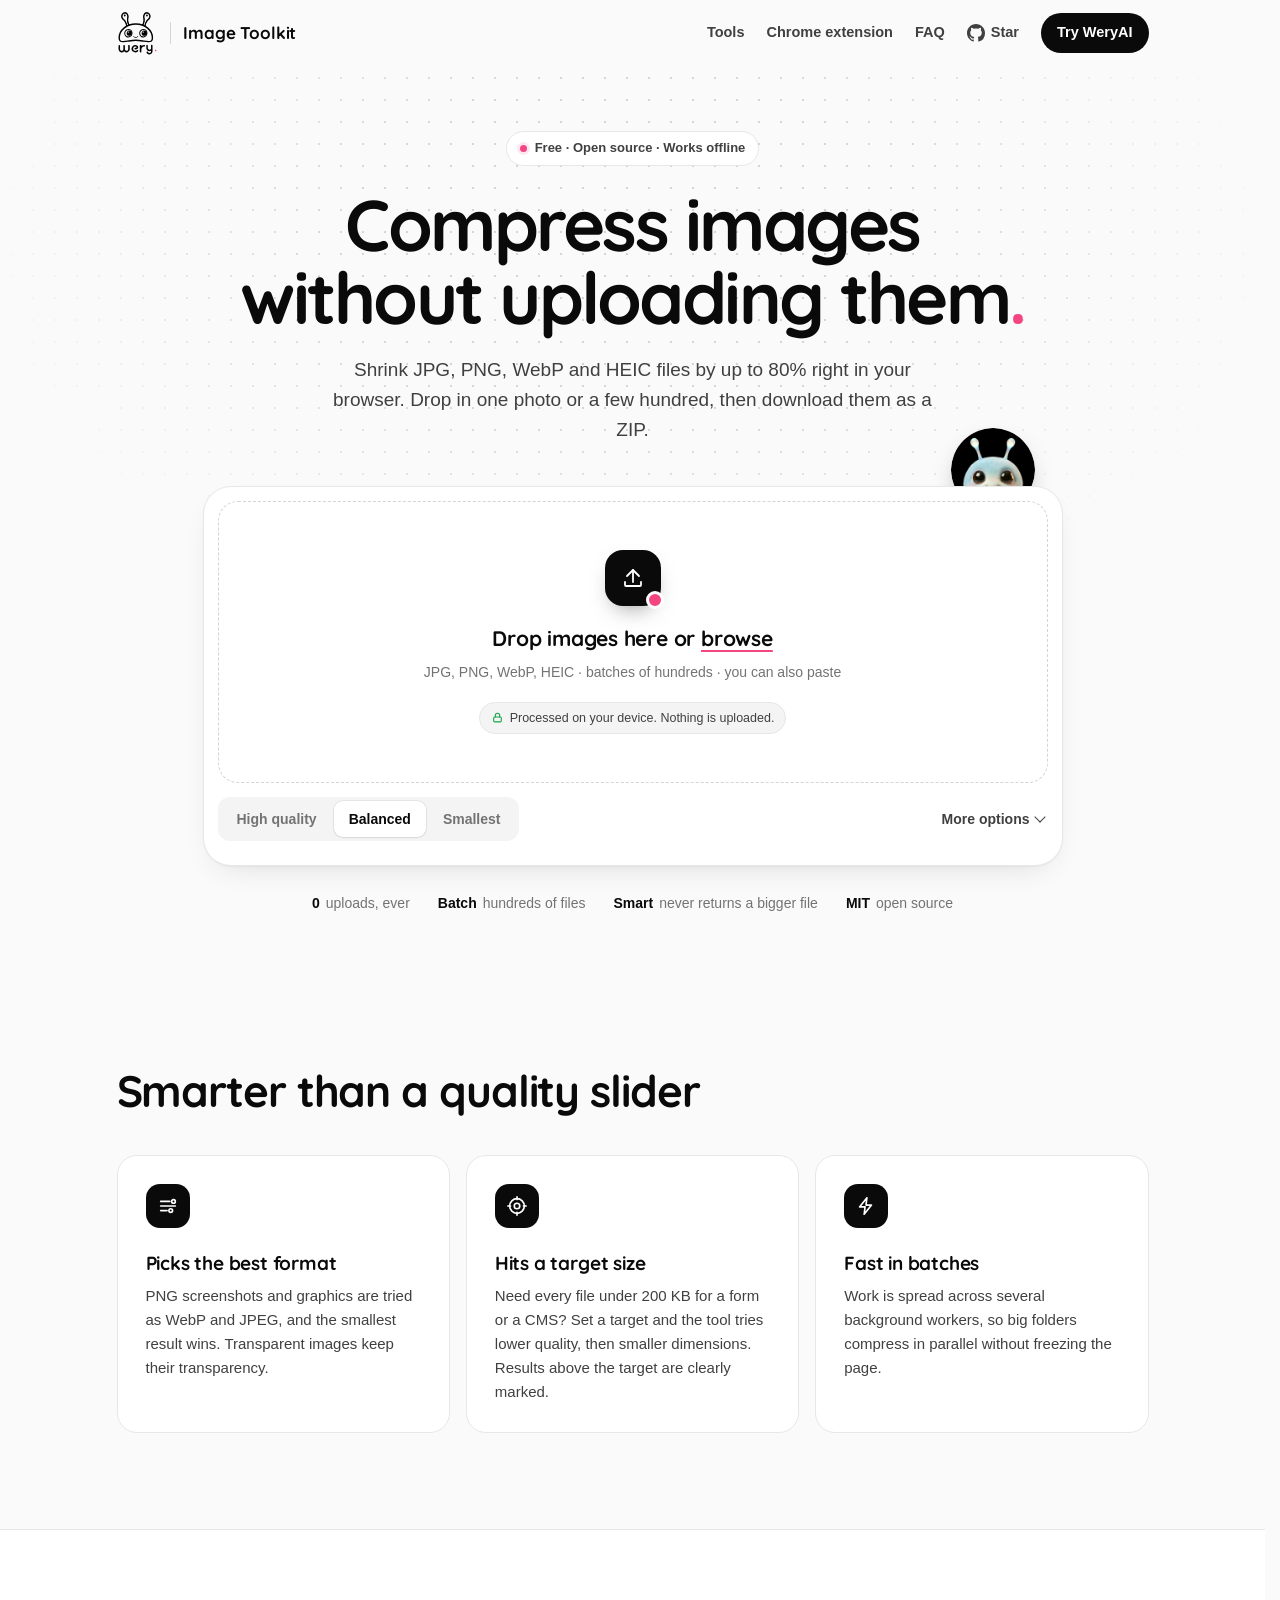
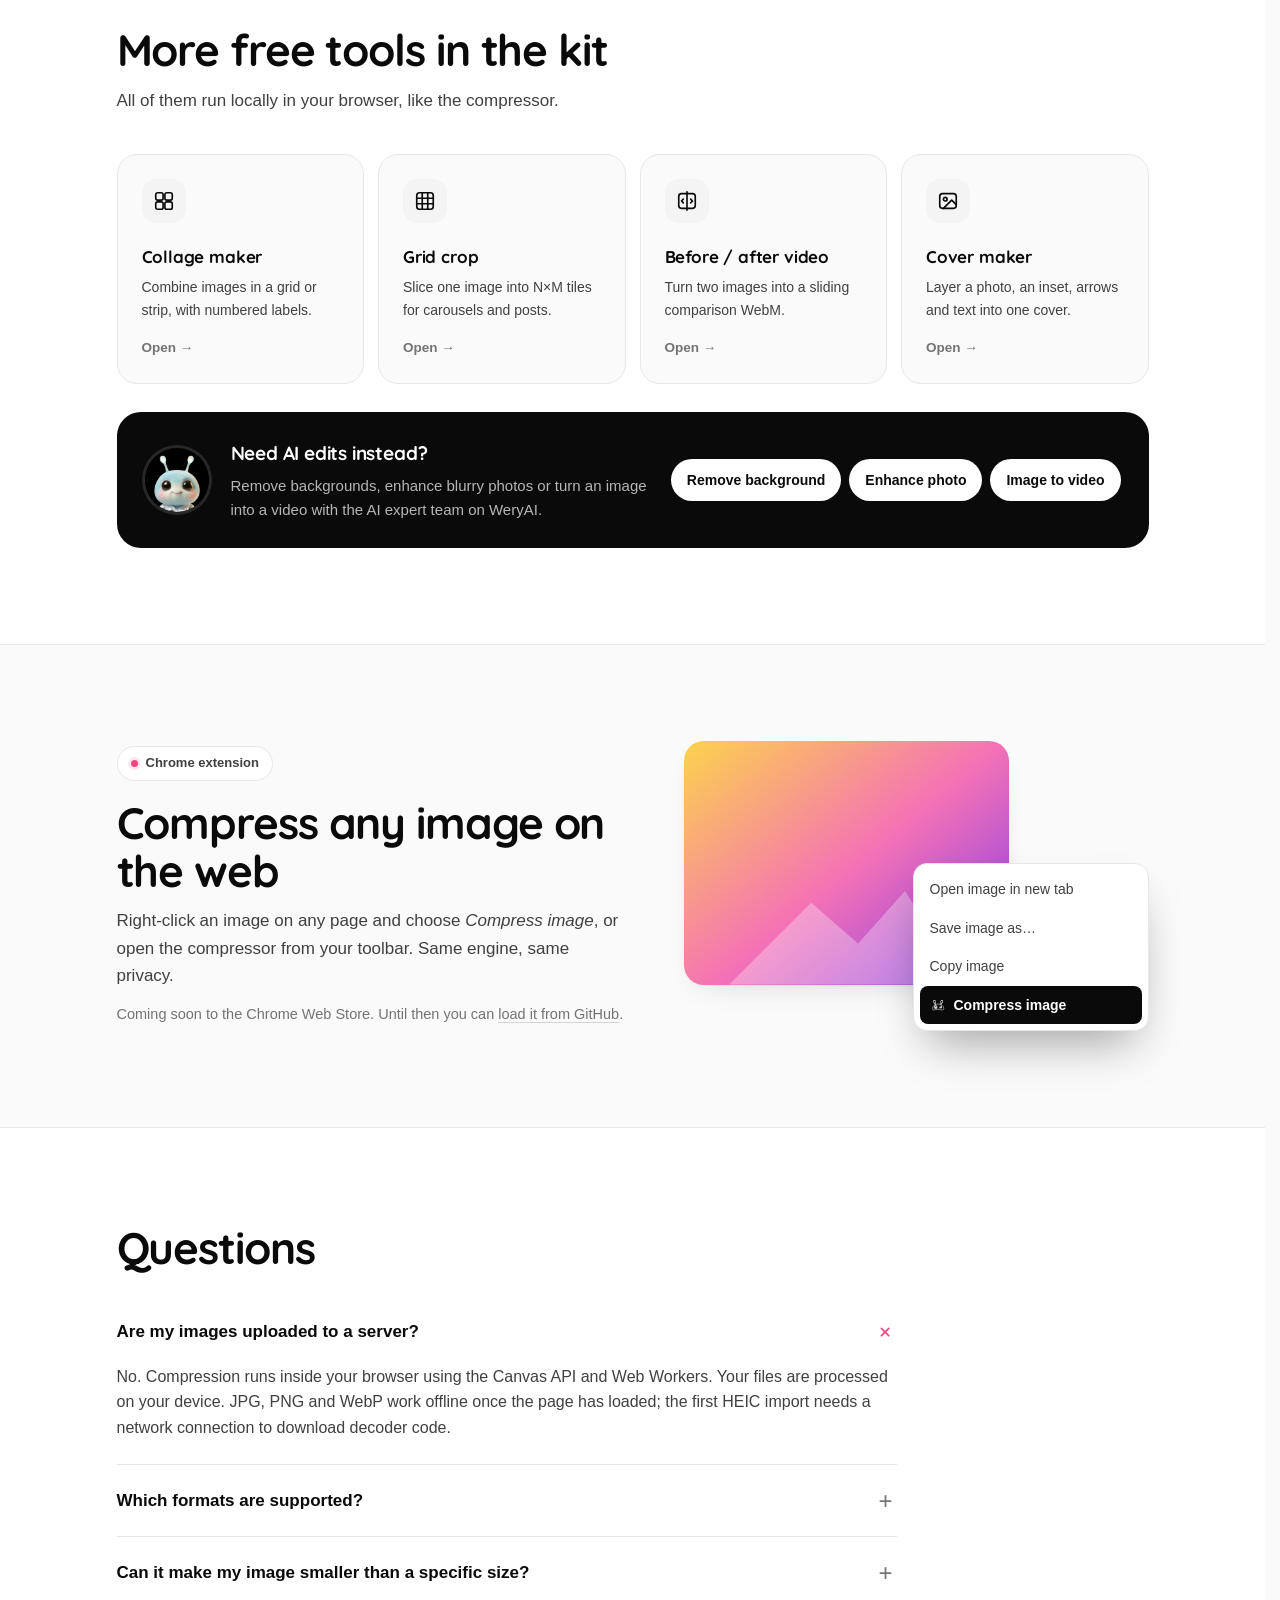
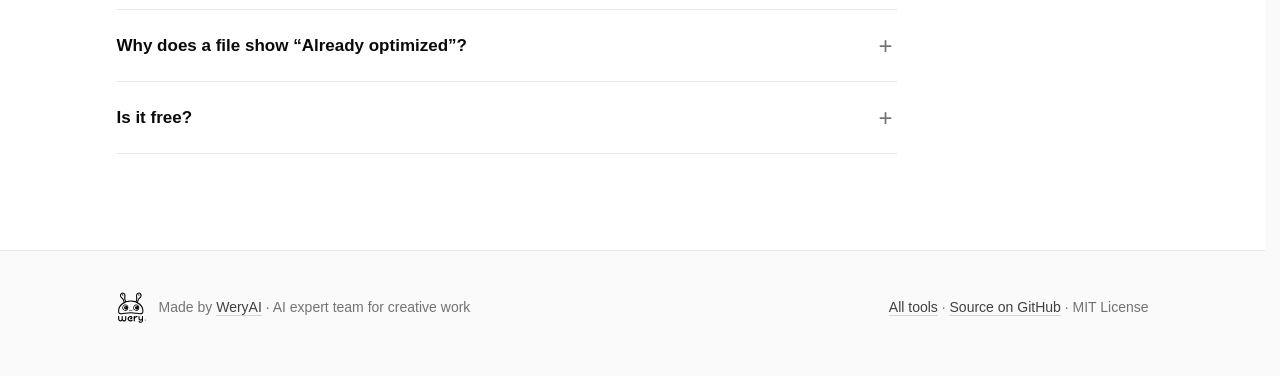
==== commit eed793e4: "Rebrand to wery.ai: logo, monochrome theme, before/after compare" ====
--- a/index.html
+++ b/index.html
@@ -10,8 +10,10 @@
 <meta property="og:title" content="Free Image Compressor that never uploads your files">
 <meta property="og:description" content="Batch-compress JPG, PNG and WebP in your browser. Open source, by WeryAI.">
 <meta property="og:url" content="https://weryaiexpertteam.github.io/browser-image-toolkit/">
-<meta name="theme-color" content="#5b4bf5">
+<meta name="theme-color" content="#0a0a0a">
+<meta property="og:image" content="https://weryaiexpertteam.github.io/browser-image-toolkit/screenshots/00-compressor-home.jpg">
 <link rel="icon" href="assets/icon.svg" type="image/svg+xml">
+<link rel="preload" href="assets/fonts/Quicksand-VF.ttf" as="font" type="font/ttf" crossorigin>
 <link rel="stylesheet" href="assets/compressor.css">
 <link rel="stylesheet" href="assets/landing.css">
 <script type="application/ld+json">
@@ -30,23 +32,24 @@
 <body>
 <header class="nav">
   <div class="wrap nav-in">
-    <a class="logo" href="./"><img src="assets/icon.svg" alt="" width="28" height="28"><span>WeryAI <b>Image Toolkit</b></span></a>
+    <a class="logo" href="./" aria-label="WeryAI Image Toolkit home"><img class="logo-mark" src="assets/brand/wery-logo.svg" alt="wery." width="37" height="40"><span class="logo-sep"></span><span class="logo-name">Image Toolkit</span></a>
     <nav class="nav-links">
       <a href="#tools">Tools</a>
       <a href="#extension">Chrome extension</a>
       <a href="#faq">FAQ</a>
       <a class="nav-gh" href="https://github.com/WeryAIExpertTeam/browser-image-toolkit" aria-label="GitHub repository"><svg viewBox="0 0 16 16" width="18" height="18" fill="currentColor"><path d="M8 0C3.58 0 0 3.58 0 8c0 3.54 2.29 6.53 5.47 7.59.4.07.55-.17.55-.38v-1.33c-2.23.48-2.7-1.07-2.7-1.07-.36-.92-.89-1.17-.89-1.17-.73-.5.06-.49.06-.49.8.06 1.23.83 1.23.83.71 1.22 1.87.87 2.33.66.07-.52.28-.87.5-1.07-1.78-.2-3.64-.89-3.64-3.95 0-.87.31-1.59.82-2.15-.08-.2-.36-1.02.08-2.12 0 0 .67-.21 2.2.82a7.6 7.6 0 0 1 4 0c1.53-1.04 2.2-.82 2.2-.82.44 1.1.16 1.92.08 2.12.51.56.82 1.27.82 2.15 0 3.07-1.87 3.75-3.65 3.95.29.25.54.73.54 1.48v2.2c0 .21.15.46.55.38A8 8 0 0 0 16 8c0-4.42-3.58-8-8-8Z"/></svg><span>Star</span></a>
+      <a class="nav-cta" href="https://www.wery.ai/?utm_source=github&utm_medium=pages&utm_campaign=image_toolkit&utm_content=nav">Try WeryAI</a>
     </nav>
   </div>
 </header>
 
 <main>
   <section class="hero">
-    <div class="wrap">
+    <div class="wrap hero-in">
       <p class="eyebrow"><span class="dot"></span>Free · Open source · Works offline</p>
-      <h1>Compress images<br><span class="grad">without uploading them.</span></h1>
+      <h1>Compress images<br>without uploading them<span class="dot-pink">.</span></h1>
       <p class="lead">Shrink JPG, PNG, WebP and HEIC files by up to 80% right in your browser. Drop in one photo or a few hundred, then download them as a ZIP.</p>
-      <div class="tool-card" data-compressor data-worker="assets/compress-worker.js" data-heic-src="https://cdn.jsdelivr.net/npm/heic2any@0.0.4/dist/heic2any.min.js"></div>
+      <div class="tool-wrap"><img class="mascot" src="assets/brand/wery-mascot.png" alt="" width="84" height="84"><div class="tool-card" data-compressor data-worker="assets/compress-worker.js" data-heic-src="https://cdn.jsdelivr.net/npm/heic2any@0.0.4/dist/heic2any.min.js"></div></div>
       <ul class="trust">
         <li><b>0</b> uploads, ever</li>
         <li><b>Batch</b> hundreds of files</li>
@@ -61,17 +64,17 @@
       <h2>Smarter than a quality slider</h2>
       <div class="grid-3">
         <article class="feat">
-          <span class="feat-ic">◎</span>
+          <span class="feat-ic"><svg viewBox="0 0 24 24"><path d="M4 7h10M4 12h16M4 17h7"/><circle cx="18" cy="7" r="2"/><circle cx="15" cy="17" r="2"/></svg></span>
           <h3>Picks the best format</h3>
           <p>PNG screenshots and graphics are tried as WebP and JPEG, and the smallest result wins. Transparent images keep their transparency.</p>
         </article>
         <article class="feat">
-          <span class="feat-ic">⌖</span>
+          <span class="feat-ic"><svg viewBox="0 0 24 24"><circle cx="12" cy="12" r="8"/><circle cx="12" cy="12" r="3"/><path d="M12 2v3M12 19v3M2 12h3M19 12h3"/></svg></span>
           <h3>Hits a target size</h3>
           <p>Need every file under 200 KB for a form or a CMS? Set a target and the tool tries lower quality, then smaller dimensions. Results above the target are clearly marked.</p>
         </article>
         <article class="feat">
-          <span class="feat-ic">⇉</span>
+          <span class="feat-ic"><svg viewBox="0 0 24 24"><path d="M13 3 5 13h6l-1 8 8-10h-6l1-8Z"/></svg></span>
           <h3>Fast in batches</h3>
           <p>Work is spread across several background workers, so big folders compress in parallel without freezing the page.</p>
         </article>
@@ -84,13 +87,14 @@
       <h2>More free tools in the kit</h2>
       <p class="sub">All of them run locally in your browser, like the compressor.</p>
       <div class="grid-4">
-        <a class="tool" href="tools.html#collage"><span class="tool-ic" style="--c:#5b4bf5">▦</span><h3>Collage maker</h3><p>Combine images in a grid or strip, with numbered labels.</p></a>
-        <a class="tool" href="tools.html#cropper"><span class="tool-ic" style="--c:#e08a00">⊞</span><h3>Grid crop</h3><p>Slice one image into N×M tiles for carousels and posts.</p></a>
-        <a class="tool" href="tools.html#compare"><span class="tool-ic" style="--c:#e0457b">◧</span><h3>Before / after video</h3><p>Turn two images into a sliding comparison WebM.</p></a>
-        <a class="tool" href="tools.html#cover"><span class="tool-ic" style="--c:#8b5cf6">◩</span><h3>Cover maker</h3><p>Layer a photo, an inset, arrows and text into one cover.</p></a>
+        <a class="tool" href="tools.html#collage"><span class="tool-ic"><svg viewBox="0 0 24 24"><rect x="3" y="3" width="8" height="8" rx="2"/><rect x="13" y="3" width="8" height="8" rx="2"/><rect x="3" y="13" width="8" height="8" rx="2"/><rect x="13" y="13" width="8" height="8" rx="2"/></svg></span><h3>Collage maker</h3><p>Combine images in a grid or strip, with numbered labels.</p><span class="tool-go">Open →</span></a>
+        <a class="tool" href="tools.html#cropper"><span class="tool-ic"><svg viewBox="0 0 24 24"><rect x="3" y="3" width="18" height="18" rx="3"/><path d="M9 3v18M15 3v18M3 9h18M3 15h18"/></svg></span><h3>Grid crop</h3><p>Slice one image into N×M tiles for carousels and posts.</p><span class="tool-go">Open →</span></a>
+        <a class="tool" href="tools.html#compare"><span class="tool-ic"><svg viewBox="0 0 24 24"><rect x="3" y="4" width="18" height="16" rx="3"/><path d="M12 2v20"/><path d="m8 10-2 2 2 2M16 10l2 2-2 2"/></svg></span><h3>Before / after video</h3><p>Turn two images into a sliding comparison WebM.</p><span class="tool-go">Open →</span></a>
+        <a class="tool" href="tools.html#cover"><span class="tool-ic"><svg viewBox="0 0 24 24"><rect x="3" y="4" width="18" height="16" rx="3"/><circle cx="9" cy="10" r="2"/><path d="m21 16-5-5-9 9"/></svg></span><h3>Cover maker</h3><p>Layer a photo, an inset, arrows and text into one cover.</p><span class="tool-go">Open →</span></a>
       </div>
       <div class="ai-band">
-        <div>
+        <img class="ai-mascot" src="assets/brand/wery-mascot.png" alt="" width="64" height="64">
+        <div class="ai-text">
           <h3>Need AI edits instead?</h3>
           <p>Remove backgrounds, enhance blurry photos or turn an image into a video with the AI expert team on WeryAI.</p>
         </div>
@@ -115,7 +119,7 @@
         <div class="mock-img"></div>
         <div class="mock-menu">
           <span>Open image in new tab</span><span>Save image as…</span><span>Copy image</span>
-          <span class="mock-hl"><img src="assets/icon.svg" alt="" width="14" height="14">Compress image</span>
+          <span class="mock-hl"><img src="assets/icon.svg" alt="" width="16" height="16">Compress image</span>
         </div>
       </div>
     </div>
@@ -135,7 +139,7 @@
 
 <footer class="foot">
   <div class="wrap foot-in">
-    <p>Made by <a href="https://www.wery.ai/?utm_source=github&utm_medium=pages&utm_campaign=image_toolkit">WeryAI</a> · AI expert team for creative work</p>
+    <p class="foot-brand"><a href="https://www.wery.ai/?utm_source=github&utm_medium=pages&utm_campaign=image_toolkit" aria-label="WeryAI"><img src="assets/brand/wery-logo.svg" alt="wery." width="30" height="33"></a><span>Made by <a href="https://www.wery.ai/?utm_source=github&utm_medium=pages&utm_campaign=image_toolkit">WeryAI</a> · AI expert team for creative work</span></p>
     <p><a href="tools.html">All tools</a> · <a href="https://github.com/WeryAIExpertTeam/browser-image-toolkit">Source on GitHub</a> · MIT License</p>
   </div>
 </footer>
--- a/assets/compressor.css
+++ b/assets/compressor.css
@@ -1,118 +1,162 @@
-/* WeryAI Image Toolkit · shared tokens + compressor widget */
+/* WeryAI Image Toolkit · shared tokens + compressor widget.
+   Colors follow wery.ai's default monochrome theme, with the pink "wery." dot as the accent. */
+@font-face { font-family: "Quicksand"; src: url("fonts/Quicksand-VF.ttf") format("truetype"); font-weight: 400 700; font-display: swap; }
 :root {
-  --ink: #16151d; --ink-2: #4b4a57; --ink-3: #807e8c;
-  --paper: #fbfaf7; --card: #ffffff; --line: #e8e5df; --line-2: #d9d5cc;
-  --brand: #5b4bf5; --brand-2: #8b5cf6; --brand-soft: #efecff; --brand-ink: #3b2fd0;
-  --good: #0f9d6b; --good-soft: #e3f6ee; --bad: #d23c3c; --bad-soft: #fde9e9;
-  --radius: 18px; --radius-sm: 12px;
-  --shadow: 0 1px 2px rgba(22,21,29,.04), 0 8px 24px -12px rgba(22,21,29,.12);
+  --ink: #0a0a0a; --ink-2: #404040; --ink-3: #737373;
+  --paper: #fafafa; --card: #ffffff; --sunk: #f4f4f5; --line: #e7e7e7; --line-2: #d4d4d4;
+  --brand: #0a0a0a; --on-brand: #ffffff; --brand-soft: #f4f4f5; --brand-ink: #0a0a0a;
+  --dot: #f44583; --dot-soft: #fde7f0;
+  --good: #16a34a; --good-soft: #e8f7ee; --bad: #dc2626; --bad-soft: #fdeaea;
+  --radius: 20px; --radius-sm: 14px;
+  --shadow: 0 1px 2px rgba(10,10,10,.04), 0 12px 32px -16px rgba(10,10,10,.16);
   --font: ui-sans-serif, -apple-system, "SF Pro Text", "Segoe UI", Roboto, "Helvetica Neue", "PingFang SC", "Microsoft YaHei", sans-serif;
+  --display: "Quicksand", ui-rounded, var(--font);
   --mono: ui-monospace, "SF Mono", Menlo, Consolas, monospace;
 }
 @media (prefers-color-scheme: dark) {
   :root {
-    --ink: #f3f2f7; --ink-2: #b9b7c6; --ink-3: #8b8999;
-    --paper: #0f0e14; --card: #18171f; --line: #2a2933; --line-2: #3a3845;
-    --brand: #7c6cff; --brand-2: #a78bfa; --brand-soft: #241f45; --brand-ink: #b8afff;
-    --good: #34d399; --good-soft: #0f2f25; --bad: #f87171; --bad-soft: #3a1717;
-    --shadow: 0 1px 2px rgba(0,0,0,.3), 0 8px 24px -12px rgba(0,0,0,.5);
+    --ink: #fafafa; --ink-2: #c4c4c4; --ink-3: #8f8f8f;
+    --paper: #030303; --card: #0f0f0f; --sunk: #171717; --line: #232323; --line-2: #3a3a3a;
+    --brand: #ffffff; --on-brand: #0a0a0a; --brand-soft: #171717; --brand-ink: #ffffff;
+    --dot: #ff4d8d; --dot-soft: #3a1225;
+    --good: #4ade80; --good-soft: #0f2a1a; --bad: #f87171; --bad-soft: #3a1717;
+    --shadow: 0 1px 2px rgba(0,0,0,.4), 0 12px 32px -16px rgba(0,0,0,.7);
   }
 }
 
 .wc { position: relative; font-family: var(--font); color: var(--ink); }
-.wc button, .wc select, .wc input { font: inherit; color: inherit; }
+:where(.wc, .wc-cmp) :where(button, select, input) { font: inherit; color: inherit; }
 
 .wc-drop {
-  display: flex; flex-direction: column; align-items: center; gap: 6px; text-align: center;
-  padding: 44px 24px; border: 1.5px dashed var(--line-2); border-radius: var(--radius);
+  position: relative; display: flex; flex-direction: column; align-items: center; gap: 6px; text-align: center;
+  padding: 48px 24px; border: 1.5px dashed var(--line-2); border-radius: var(--radius);
   background: var(--card); cursor: pointer; transition: border-color .15s, background .15s, transform .15s;
 }
-.wc-drop:hover, .wc-drop:focus-visible, .wc-drop.over { border-color: var(--brand); background: var(--brand-soft); outline: none; }
-.wc-drop.over { transform: scale(1.01); }
-.wc-drop-icon { width: 52px; height: 52px; border-radius: 16px; display: grid; place-items: center; margin-bottom: 8px;
-  color: #fff; background: linear-gradient(135deg, var(--brand), var(--brand-2)); box-shadow: 0 10px 24px -10px var(--brand); }
+.wc-drop:hover, .wc-drop:focus-visible { border-color: var(--ink-3); background: var(--sunk); outline: none; }
+.wc-drop.over { border-color: var(--dot); border-style: solid; background: var(--dot-soft); transform: scale(1.01); }
+.wc-drop-icon { width: 56px; height: 56px; border-radius: 18px; display: grid; place-items: center; margin-bottom: 10px;
+  color: var(--on-brand); background: var(--brand); box-shadow: 0 10px 24px -12px rgba(10,10,10,.6); position: relative; }
+.wc-drop-icon::after { content: ""; position: absolute; right: -3px; bottom: -3px; width: 12px; height: 12px; border-radius: 50%; background: var(--dot); border: 3px solid var(--card); }
 .wc-drop-icon svg { width: 24px; height: 24px; }
-.wc-drop-title { font-size: 18px; font-weight: 650; letter-spacing: -.01em; }
-.wc-drop-title u { color: var(--brand-ink); text-underline-offset: 3px; }
+.wc-drop-title { font-family: var(--display); font-size: 21px; font-weight: 700; letter-spacing: -.01em; }
+.wc-drop-title u { text-decoration-color: var(--dot); text-decoration-thickness: 2px; text-underline-offset: 4px; }
 .wc-drop-sub { color: var(--ink-3); font-size: 14px; }
-.wc-drop-private { display: inline-flex; align-items: center; gap: 6px; margin-top: 10px; font-size: 12.5px; color: var(--good);
-  background: var(--good-soft); padding: 5px 10px; border-radius: 99px; }
-.wc-drop-private svg { width: 13px; height: 13px; }
-.wc.has-items .wc-drop { padding: 18px 24px; flex-direction: row; justify-content: center; gap: 12px; }
-.wc.has-items .wc-drop-icon { width: 34px; height: 34px; border-radius: 10px; margin: 0; }
+.wc-drop-private { display: inline-flex; align-items: center; gap: 6px; margin-top: 12px; font-size: 12.5px; color: var(--ink-2);
+  background: var(--sunk); border: 1px solid var(--line); padding: 5px 11px; border-radius: 99px; }
+.wc-drop-private svg { width: 13px; height: 13px; color: var(--good); }
+.wc.has-items .wc-drop { padding: 16px 24px; flex-direction: row; justify-content: center; gap: 12px; }
+.wc.has-items .wc-drop-icon { width: 36px; height: 36px; border-radius: 11px; margin: 0; }
+.wc.has-items .wc-drop-icon::after { width: 9px; height: 9px; border-width: 2px; }
 .wc.has-items .wc-drop-icon svg { width: 17px; height: 17px; }
-.wc.has-items .wc-drop-title { font-size: 15px; }
+.wc.has-items .wc-drop-title { font-size: 16px; }
 .wc.has-items .wc-drop-sub, .wc.has-items .wc-drop-private { display: none; }
 
 .wc-bar { display: flex; align-items: center; justify-content: space-between; gap: 12px; margin: 14px 0 0; flex-wrap: wrap; }
-.wc-seg { display: inline-flex; padding: 4px; background: var(--card); border: 1px solid var(--line); border-radius: 12px; gap: 2px; }
-.wc-seg button { border: 0; background: transparent; padding: 7px 14px; border-radius: 8px; font-size: 14px; font-weight: 550; color: var(--ink-2); cursor: pointer; }
+.wc-seg { display: inline-flex; padding: 4px; background: var(--sunk); border-radius: 12px; gap: 2px; }
+.wc-seg button { border: 0; background: transparent; padding: 7px 15px; border-radius: 9px; font-size: 14px; font-weight: 600; color: var(--ink-3); cursor: pointer; transition: color .15s, background .15s; }
 .wc-seg button:hover { color: var(--ink); }
-.wc-seg button.on { background: var(--ink); color: var(--paper); }
-.wc-more { border: 0; background: none; color: var(--ink-2); font-size: 14px; cursor: pointer; padding: 6px 4px; text-decoration: underline; text-underline-offset: 3px; text-decoration-color: var(--line-2); }
+.wc-seg button.on { background: var(--card); color: var(--ink); box-shadow: 0 1px 2px rgba(10,10,10,.08), 0 0 0 1px var(--line); }
+.wc-more { display: inline-flex; align-items: center; gap: 6px; border: 0; background: none; color: var(--ink-2); font-size: 14px; font-weight: 550; cursor: pointer; padding: 6px 4px; }
+.wc-more::after { content: ""; width: 7px; height: 7px; border-right: 1.5px solid currentColor; border-bottom: 1.5px solid currentColor; transform: translateY(-2px) rotate(45deg); transition: transform .2s; }
+.wc-more[aria-expanded="true"]::after { transform: translateY(1px) rotate(-135deg); }
 .wc-more:hover { color: var(--ink); }
 
-.wc-opts { display: flex; flex-wrap: wrap; align-items: flex-end; gap: 12px 16px; margin-top: 12px; padding: 14px 16px; background: var(--card);
+.wc-opts { display: flex; flex-wrap: wrap; align-items: flex-end; gap: 12px 16px; margin-top: 12px; padding: 16px; background: var(--card);
   border: 1px solid var(--line); border-radius: var(--radius-sm); }
 .wc-opts[hidden] { display: none; }
-.wc-opts label { display: flex; flex-direction: column; gap: 6px; font-size: 12.5px; color: var(--ink-3); font-weight: 550; }
-.wc-opts select, .wc-opts input { height: 36px; border: 1px solid var(--line-2); border-radius: 9px; background: var(--paper); padding: 0 10px; font-size: 14px; min-width: 150px; }
+.wc-opts label { display: flex; flex-direction: column; gap: 6px; font-size: 12.5px; color: var(--ink-3); font-weight: 600; }
+.wc-opts select, .wc-opts input { height: 38px; border: 1px solid var(--line-2); border-radius: 10px; background: var(--paper); padding: 0 10px; font-size: 14px; min-width: 150px; }
 .wc-unit { position: relative; display: block; }
 .wc-unit input { width: 150px; padding-right: 32px; }
 .wc-unit i { position: absolute; right: 10px; top: 50%; transform: translateY(-50%); font-style: normal; color: var(--ink-3); font-size: 12px; }
 
-.wc-btn { display: inline-flex; align-items: center; gap: 8px; height: 40px; padding: 0 16px; border-radius: 11px; border: 1px solid transparent; font-weight: 600; font-size: 14px; cursor: pointer; white-space: nowrap; }
+.wc-btn { display: inline-flex; align-items: center; gap: 8px; height: 42px; padding: 0 18px; border-radius: 999px; border: 1px solid transparent; font-weight: 650; font-size: 14px; cursor: pointer; white-space: nowrap; transition: transform .1s, background .15s, opacity .15s; }
+.wc-btn:active:not(:disabled) { transform: scale(.98); }
 .wc-btn svg { width: 16px; height: 16px; }
-.wc-btn:disabled { opacity: .45; cursor: default; }
-.wc-btn-primary { background: var(--brand); color: #fff; box-shadow: 0 6px 16px -8px var(--brand); }
-.wc-btn-primary:not(:disabled):hover { background: var(--brand-ink); }
+.wc-btn:disabled { opacity: .4; cursor: default; }
+.wc-btn-primary { background: var(--brand); color: var(--on-brand); }
+.wc-btn-primary:not(:disabled):hover { opacity: .86; }
 .wc-btn-ghost { background: transparent; border-color: var(--line-2); color: var(--ink-2); }
 .wc-btn-ghost:hover { color: var(--ink); border-color: var(--ink-3); }
 
 .wc-summary { position: relative; display: flex; align-items: center; justify-content: space-between; gap: 16px; flex-wrap: wrap;
-  margin-top: 16px; padding: 16px 18px; background: var(--card); border: 1px solid var(--line); border-radius: var(--radius-sm); box-shadow: var(--shadow); overflow: hidden; }
+  margin-top: 16px; padding: 18px 20px; background: var(--card); border: 1px solid var(--line); border-radius: var(--radius-sm); box-shadow: var(--shadow); overflow: hidden; }
 .wc-summary[hidden] { display: none; }
 .wc-sum-main { display: flex; align-items: baseline; gap: 12px; flex-wrap: wrap; }
-.wc-sum-saved { font-size: 28px; font-weight: 750; letter-spacing: -.02em; color: var(--good); font-variant-numeric: tabular-nums; }
+.wc-sum-saved { font-family: var(--display); font-size: 34px; line-height: 1; font-weight: 700; letter-spacing: -.02em; color: var(--ink); font-variant-numeric: tabular-nums; }
+.wc-sum-saved::after { content: "."; color: var(--dot); }
 .wc-summary.is-busy .wc-sum-saved { color: var(--ink-3); }
 .wc-sum-text { color: var(--ink-2); font-size: 14px; font-variant-numeric: tabular-nums; }
 .wc-sum-actions { display: flex; gap: 8px; }
-.wc-progress { position: absolute; left: 0; right: 0; bottom: 0; height: 3px; }
-.wc-progress i { display: block; height: 100%; width: 0; background: linear-gradient(90deg, var(--brand), var(--brand-2)); transition: width .25s ease; }
+.wc-progress { position: absolute; left: 0; right: 0; bottom: 0; height: 3px; background: var(--sunk); }
+.wc-progress i { display: block; height: 100%; width: 0; background: var(--dot); transition: width .25s ease; }
 .wc-summary:not(.is-busy) .wc-progress { opacity: 0; transition: opacity .6s .4s; }
 
 .wc-list { list-style: none; margin: 10px 0 0; padding: 0; display: grid; gap: 6px; }
-.wc-item { display: flex; align-items: center; gap: 12px; padding: 8px 8px 8px 8px; background: var(--card); border: 1px solid var(--line); border-radius: var(--radius-sm); }
-.wc-item img { width: 46px; height: 46px; object-fit: cover; border-radius: 9px; background: var(--paper); flex: none; }
+.wc-item { display: flex; align-items: center; gap: 12px; padding: 8px; background: var(--card); border: 1px solid var(--line); border-radius: var(--radius-sm); animation: wc-in .2s ease; }
+@keyframes wc-in { from { opacity: 0; transform: translateY(4px); } }
+.wc-thumb { flex: none; position: relative; width: 48px; height: 48px; padding: 0; border: 0; border-radius: 10px; overflow: hidden; background: var(--sunk); cursor: default; }
+.wc-thumb img { width: 100%; height: 100%; object-fit: cover; display: block; }
+.wc-item.can-compare .wc-thumb { cursor: zoom-in; }
+.wc-item.can-compare .wc-thumb:hover::after { content: ""; position: absolute; inset: 0; background: rgba(10,10,10,.35) url("data:image/svg+xml,%3Csvg xmlns='http://www.w3.org/2000/svg' viewBox='0 0 24 24' fill='none' stroke='white' stroke-width='2' stroke-linecap='round'%3E%3Cpath d='M12 3v18M8 8l-4 4 4 4M16 8l4 4-4 4'/%3E%3C/svg%3E") center / 20px no-repeat; }
 .wc-info { flex: 1; min-width: 0; }
 .wc-name { font-weight: 600; font-size: 14px; white-space: nowrap; overflow: hidden; text-overflow: ellipsis; }
 .wc-meta { display: flex; align-items: center; gap: 6px; flex-wrap: wrap; margin-top: 3px; font-size: 13px; color: var(--ink-3); font-variant-numeric: tabular-nums; }
 .wc-meta b { color: var(--ink); font-weight: 650; }
 .wc-arrow { color: var(--line-2); }
 .wc-dim { margin-left: 4px; font-size: 12px; }
-.wc-tag { font-size: 12px; font-weight: 650; padding: 2px 7px; border-radius: 6px; }
+.wc-tag { font-size: 12px; font-weight: 650; padding: 2px 8px; border-radius: 99px; }
 .wc-tag-good { background: var(--good-soft); color: var(--good); }
-.wc-tag-muted { background: var(--paper); color: var(--ink-3); border: 1px solid var(--line); }
+.wc-tag-muted { background: var(--sunk); color: var(--ink-3); }
 .wc-tag-bad { background: var(--bad-soft); color: var(--bad); }
-.wc-icon { flex: none; width: 36px; height: 36px; display: grid; place-items: center; border-radius: 10px; border: 1px solid var(--line); background: var(--paper); color: var(--ink-2); cursor: pointer; }
-.wc-icon:hover { color: var(--brand-ink); border-color: var(--brand); }
+.wc-icon { flex: none; width: 38px; height: 38px; display: grid; place-items: center; border-radius: 999px; border: 1px solid var(--line); background: var(--card); color: var(--ink-2); cursor: pointer; transition: background .15s, color .15s, border-color .15s; }
+.wc-icon:hover { color: var(--on-brand); background: var(--brand); border-color: var(--brand); }
 .wc-icon svg { width: 17px; height: 17px; }
 .wc-icon-quiet { border-color: transparent; background: transparent; color: var(--ink-3); }
-.wc-icon-quiet:hover { color: var(--bad); border-color: transparent; }
-.wc-spin { width: 14px; height: 14px; border-radius: 50%; border: 2px solid var(--line-2); border-top-color: var(--brand); animation: wc-spin .7s linear infinite; }
+.wc-icon-quiet:hover { color: var(--bad); background: var(--bad-soft); border-color: transparent; }
+.wc-spin { width: 14px; height: 14px; border-radius: 50%; border: 2px solid var(--line-2); border-top-color: var(--dot); animation: wc-spin .7s linear infinite; }
 .wc-item.is-wait .wc-spin { animation: none; border-top-color: var(--line-2); }
 @keyframes wc-spin { to { transform: rotate(360deg); } }
 
-.wc-toast { position: fixed; left: 50%; bottom: 24px; transform: translateX(-50%); background: var(--ink); color: var(--paper); padding: 10px 16px; border-radius: 10px; font-size: 14px; box-shadow: var(--shadow); z-index: 50; max-width: calc(100% - 32px); }
+.wc-toast { position: fixed; left: 50%; bottom: 24px; transform: translateX(-50%); background: var(--brand); color: var(--on-brand); padding: 10px 16px; border-radius: 12px; font-size: 14px; box-shadow: var(--shadow); z-index: 60; max-width: calc(100% - 32px); }
 
-.wc button:focus-visible, .wc select:focus-visible, .wc input:focus-visible { outline: 2px solid var(--brand); outline-offset: 2px; }
+/* Before / after comparison */
+.wc-cmp { position: fixed; inset: 0; z-index: 70; display: grid; place-items: center; margin: 0; width: 100%; max-width: none; height: 100%; max-height: none; border: 0; color: var(--ink); padding: 24px; background: rgba(3,3,3,.72); backdrop-filter: blur(6px); animation: wc-fade .15s ease; }
+.wc-cmp::backdrop { background: transparent; }
+@keyframes wc-fade { from { opacity: 0; } }
+.wc-cmp-box { width: min(1000px, 100%); max-height: 100%; overflow-y: auto; background: var(--card); border-radius: var(--radius); box-shadow: 0 30px 80px -20px rgba(0,0,0,.6); }
+.wc-cmp-head { display: flex; align-items: center; justify-content: space-between; gap: 12px; padding: 12px 12px 12px 18px; border-bottom: 1px solid var(--line); }
+.wc-cmp-head b { font-size: 14px; white-space: nowrap; overflow: hidden; text-overflow: ellipsis; }
+.wc-cmp-stage { position: relative; background: repeating-conic-gradient(var(--sunk) 0 25%, var(--card) 0 50%) 0 0 / 20px 20px; user-select: none; touch-action: none; cursor: ew-resize; }
+.wc-cmp-stage img { display: block; width: 100%; max-height: 70vh; object-fit: contain; }
+.wc-cmp-after { position: absolute; inset: 0; clip-path: inset(0 0 0 var(--split, 50%)); }
+.wc-cmp-after img { width: 100%; height: 100%; max-height: none; }
+.wc-cmp-line { position: absolute; top: 0; bottom: 0; left: var(--split, 50%); width: 2px; margin-left: -1px; background: #fff; box-shadow: 0 0 0 1px rgba(0,0,0,.2); pointer-events: none; }
+.wc-cmp-line::after { content: ""; position: absolute; top: 50%; left: 50%; width: 36px; height: 36px; transform: translate(-50%, -50%); border-radius: 50%; background: #fff url("data:image/svg+xml,%3Csvg xmlns='http://www.w3.org/2000/svg' viewBox='0 0 24 24' fill='none' stroke='%230a0a0a' stroke-width='2' stroke-linecap='round'%3E%3Cpath d='M9 7l-5 5 5 5M15 7l5 5-5 5'/%3E%3C/svg%3E") center / 20px no-repeat; box-shadow: 0 4px 12px rgba(0,0,0,.3); }
+.wc-cmp-tag { position: absolute; top: 12px; padding: 4px 10px; border-radius: 99px; background: rgba(10,10,10,.72); color: #fff; font-size: 12.5px; font-weight: 600; pointer-events: none; }
+.wc-cmp-tag.l { left: 12px; } .wc-cmp-tag.r { right: 12px; }
+
+.wc-cmp-control { display: grid; gap: 8px; padding: 12px 18px 16px; font: 13px var(--font); }
+.wc-cmp-control input { width: 100%; accent-color: var(--brand); cursor: ew-resize; }
+.wc-cmp-control span { color: var(--ink-2); }
+.wc-thumb:disabled { cursor: default; }
+.wc button:focus-visible, .wc select:focus-visible, .wc input:focus-visible, .wc-cmp button:focus-visible, .wc-cmp input:focus-visible { outline: 2px solid var(--dot); outline-offset: 2px; }
+html { scrollbar-gutter: stable; scrollbar-color: var(--ink-3) var(--sunk); scrollbar-width: auto; }
+::-webkit-scrollbar { width: 10px; height: 10px; }
+::-webkit-scrollbar-track { background: var(--sunk); }
+::-webkit-scrollbar-thumb { background: var(--ink-3); border: 2px solid var(--sunk); border-radius: 8px; }
+::-webkit-scrollbar-thumb:hover { background: var(--ink-2); }
+::-webkit-scrollbar-thumb:active { background: var(--ink); }
+@media (forced-colors: active) { html { scrollbar-color: auto; } }
 
 @media (max-width: 560px) {
-  .wc-drop { padding: 32px 16px; }
+  .wc-drop { padding: 34px 16px; }
   .wc-seg { width: 100%; }
   .wc-seg button { flex: 1; padding: 8px 6px; }
   .wc-summary { padding: 14px; }
   .wc-sum-actions { width: 100%; }
   .wc-sum-actions .wc-btn { flex: 1; justify-content: center; }
   .wc-dim { display: none; }
+  .wc-cmp { padding: 10px; }
 }
+@media (prefers-reduced-motion: reduce) { .wc *, .wc-cmp { animation: none !important; transition: none !important; } }
--- a/assets/landing.css
+++ b/assets/landing.css
@@ -1,97 +1,126 @@
 * { box-sizing: border-box; }
 html { scroll-behavior: smooth; }
 body { margin: 0; background: var(--paper); color: var(--ink); font-family: var(--font); font-size: 16px; line-height: 1.6; -webkit-font-smoothing: antialiased; }
-a { color: var(--brand-ink); }
-.wrap { width: 100%; max-width: 1040px; margin: 0 auto; padding: 0 24px; }
+a { color: inherit; text-decoration-color: var(--line-2); text-underline-offset: 3px; }
+a:hover { text-decoration-color: var(--dot); }
+h1, h2, h3 { font-family: var(--display); }
+.wrap { width: 100%; max-width: 1080px; margin: 0 auto; padding: 0 24px; }
+.dot-pink { color: var(--dot); }
+@media (prefers-color-scheme: dark) {
+  .logo-mark, .foot-brand img { filter: invert(1) hue-rotate(180deg); }
+}
 
-.nav { position: sticky; top: 0; z-index: 20; background: color-mix(in srgb, var(--paper) 82%, transparent); backdrop-filter: saturate(1.4) blur(12px); border-bottom: 1px solid var(--line); }
-.nav-in { display: flex; align-items: center; justify-content: space-between; height: 62px; }
-.logo { display: flex; align-items: center; gap: 10px; text-decoration: none; color: var(--ink); font-size: 16px; letter-spacing: -.01em; }
-.logo b { font-weight: 700; }
+/* Nav */
+.nav { position: sticky; top: 0; z-index: 20; background: color-mix(in srgb, var(--paper) 84%, transparent); backdrop-filter: saturate(1.4) blur(14px); border-bottom: 1px solid transparent; transition: border-color .2s; }
+.nav-in { display: flex; align-items: center; justify-content: space-between; height: 66px; }
+.logo { display: flex; align-items: center; gap: 12px; text-decoration: none; color: var(--ink); }
+.logo-mark { height: 46px; width: auto; display: block; }
+.logo-sep { width: 1px; height: 22px; background: var(--line-2); }
+.logo-name { font-family: var(--display); font-weight: 700; font-size: 17px; letter-spacing: -.01em; }
 .nav-links { display: flex; align-items: center; gap: 22px; }
-.nav-links a { color: var(--ink-2); text-decoration: none; font-size: 14.5px; font-weight: 550; }
+.nav-links a { color: var(--ink-2); text-decoration: none; font-size: 14.5px; font-weight: 600; }
 .nav-links a:hover { color: var(--ink); }
-.nav-gh { display: inline-flex; align-items: center; gap: 6px; padding: 6px 12px; border: 1px solid var(--line-2); border-radius: 10px; background: var(--card); }
+.nav-gh { display: inline-flex; align-items: center; gap: 6px; }
+.nav-cta { padding: 8px 16px; border-radius: 999px; background: var(--brand); color: var(--on-brand) !important; }
+.nav-cta:hover { opacity: .86; }
 
-.hero { position: relative; padding: 72px 0 40px; overflow: hidden; }
-.hero::before { content: ""; position: absolute; inset: -40% -10% auto; height: 620px; z-index: -1;
-  background: radial-gradient(600px 300px at 20% 30%, color-mix(in srgb, var(--brand) 16%, transparent), transparent 70%),
-              radial-gradient(500px 280px at 85% 10%, color-mix(in srgb, var(--brand-2) 14%, transparent), transparent 70%); }
-.eyebrow { display: inline-flex; align-items: center; gap: 8px; margin: 0 0 18px; font-size: 13px; font-weight: 650; color: var(--ink-2);
-  padding: 5px 12px; border-radius: 99px; background: var(--card); border: 1px solid var(--line); }
-.eyebrow .dot { width: 7px; height: 7px; border-radius: 50%; background: var(--good); box-shadow: 0 0 0 3px var(--good-soft); }
-h1 { font-size: clamp(38px, 6vw, 64px); line-height: 1.04; letter-spacing: -.035em; margin: 0 0 18px; font-weight: 780; }
-.grad { background: linear-gradient(100deg, var(--brand), var(--brand-2) 60%, #d946ef); -webkit-background-clip: text; background-clip: text; color: transparent; }
-.lead { font-size: clamp(17px, 2vw, 19px); color: var(--ink-2); max-width: 620px; margin: 0 0 32px; }
-.tool-card { padding: 14px; border-radius: 26px; background: color-mix(in srgb, var(--card) 60%, transparent); border: 1px solid var(--line); box-shadow: var(--shadow); }
-.trust { list-style: none; padding: 0; margin: 22px 0 0; display: flex; flex-wrap: wrap; gap: 8px 28px; color: var(--ink-3); font-size: 14px; }
+/* Hero */
+.hero { position: relative; padding: 64px 0 56px; overflow: hidden; }
+.hero::before { content: ""; position: absolute; inset: 0; z-index: -1; pointer-events: none;
+  background-image: radial-gradient(var(--line-2) 1px, transparent 1px); background-size: 22px 22px;
+  -webkit-mask-image: radial-gradient(ellipse 70% 60% at 50% 20%, #000 30%, transparent 75%); mask-image: radial-gradient(ellipse 70% 60% at 50% 20%, #000 30%, transparent 75%); }
+.hero-in { display: flex; flex-direction: column; align-items: center; text-align: center; }
+.eyebrow { display: inline-flex; align-items: center; gap: 8px; margin: 0 0 22px; font-size: 13px; font-weight: 600; color: var(--ink-2);
+  padding: 6px 13px; border-radius: 99px; background: var(--card); border: 1px solid var(--line); }
+.eyebrow .dot { width: 7px; height: 7px; border-radius: 50%; background: var(--dot); box-shadow: 0 0 0 3px var(--dot-soft); }
+h1 { font-size: clamp(40px, 6.4vw, 72px); line-height: 1.02; letter-spacing: -.035em; margin: 0 0 20px; font-weight: 700; }
+.lead { font-size: clamp(17px, 2vw, 19px); color: var(--ink-2); max-width: 600px; margin: 0 0 40px; }
+.tool-wrap { position: relative; width: 100%; max-width: 860px; text-align: left; }
+.mascot { position: absolute; right: 28px; top: -58px; width: 84px; height: 84px; border-radius: 50%; z-index: 1;
+  box-shadow: 0 10px 24px -8px rgba(10,10,10,.35); animation: peek 3.6s ease-in-out infinite; }
+@keyframes peek { 0%, 100% { transform: translateY(0) rotate(-4deg); } 50% { transform: translateY(-6px) rotate(4deg); } }
+.tool-card { position: relative; z-index: 2; padding: 14px; border-radius: 28px; background: var(--card); border: 1px solid var(--line); box-shadow: var(--shadow); }
+.trust { list-style: none; padding: 0; margin: 26px 0 0; display: flex; flex-wrap: wrap; justify-content: center; gap: 10px 28px; color: var(--ink-3); font-size: 14px; }
+.trust li { display: flex; align-items: center; gap: 6px; }
 .trust b { color: var(--ink); }
 
-.section { padding: 88px 0; }
+/* Sections */
+.section { padding: 96px 0; }
 .section-alt { background: var(--card); border-top: 1px solid var(--line); border-bottom: 1px solid var(--line); }
-h2 { font-size: clamp(28px, 4vw, 40px); letter-spacing: -.025em; line-height: 1.15; margin: 0 0 12px; font-weight: 750; }
-.sub { color: var(--ink-2); font-size: 17px; margin: 0 0 36px; max-width: 600px; }
-#how h2 { margin-bottom: 36px; }
-h3 { font-size: 18px; margin: 0 0 6px; letter-spacing: -.01em; }
+h2 { font-size: clamp(30px, 4.2vw, 44px); letter-spacing: -.025em; line-height: 1.1; margin: 0 0 12px; font-weight: 700; }
+.sub { color: var(--ink-2); font-size: 17px; margin: 0 0 40px; max-width: 600px; }
+#how h2 { margin-bottom: 40px; }
+h3 { font-size: 19px; margin: 0 0 6px; letter-spacing: -.01em; font-weight: 700; }
 
 .grid-3 { display: grid; grid-template-columns: repeat(3, 1fr); gap: 16px; }
-.feat { padding: 26px; background: var(--card); border: 1px solid var(--line); border-radius: var(--radius); }
+.feat { padding: 28px; background: var(--card); border: 1px solid var(--line); border-radius: var(--radius); }
 .feat p, .tool p { margin: 0; color: var(--ink-2); font-size: 15px; }
-.feat-ic { display: grid; place-items: center; width: 42px; height: 42px; border-radius: 12px; background: var(--brand-soft); color: var(--brand-ink); font-size: 20px; margin-bottom: 18px; }
+.feat-ic, .tool-ic { display: grid; place-items: center; width: 44px; height: 44px; border-radius: 14px; background: var(--brand); color: var(--on-brand); margin-bottom: 20px; }
+.feat-ic svg, .tool-ic svg { width: 22px; height: 22px; fill: none; stroke: currentColor; stroke-width: 1.8; stroke-linecap: round; stroke-linejoin: round; }
 
 .grid-4 { display: grid; grid-template-columns: repeat(4, 1fr); gap: 14px; }
-.tool { display: block; padding: 22px; border-radius: var(--radius); border: 1px solid var(--line); background: var(--paper); text-decoration: none; color: inherit; transition: transform .15s, border-color .15s, box-shadow .15s; }
+.tool { display: flex; flex-direction: column; padding: 24px; border-radius: var(--radius); border: 1px solid var(--line); background: var(--paper); text-decoration: none; color: inherit; transition: transform .15s, border-color .15s, box-shadow .15s; }
 .tool:hover { transform: translateY(-3px); border-color: var(--line-2); box-shadow: var(--shadow); }
-.tool-ic { display: grid; place-items: center; width: 40px; height: 40px; border-radius: 11px; margin-bottom: 16px; color: #fff; font-size: 19px; background: var(--c); }
-.tool h3 { font-size: 16.5px; }
-.tool p { font-size: 14px; }
+.tool-ic { background: var(--sunk); color: var(--ink); }
+.tool h3 { font-size: 17px; }
+.tool p { font-size: 14px; flex: 1; }
+.tool-go { margin-top: 16px; font-size: 13.5px; font-weight: 650; color: var(--ink-3); transition: color .15s; }
+.tool:hover .tool-go { color: var(--dot); }
 
-.ai-band { margin-top: 28px; display: flex; align-items: center; justify-content: space-between; gap: 24px; flex-wrap: wrap; padding: 26px 28px; border-radius: var(--radius);
-  background: linear-gradient(120deg, #1b1640, #2d1f6e 55%, #4c1d95); color: #fff; }
-.ai-band p { margin: 0; color: rgba(255,255,255,.75); font-size: 15px; max-width: 460px; }
+.ai-band { margin-top: 28px; display: flex; align-items: center; gap: 22px; flex-wrap: wrap; padding: 26px 28px; border-radius: 24px; background: #0a0a0a; color: #fff; }
+.ai-mascot { width: 64px; height: 64px; border-radius: 50%; flex: none; box-shadow: 0 0 0 3px rgba(255,255,255,.12); }
+.ai-text { flex: 1; min-width: 240px; }
+.ai-band h3 { color: #fff; }
+.ai-band p { margin: 0; color: rgba(255,255,255,.7); font-size: 15px; max-width: 460px; }
 .ai-links { display: flex; flex-wrap: wrap; gap: 8px; }
-.ai-links a { color: #fff; text-decoration: none; font-weight: 600; font-size: 14px; padding: 9px 14px; border-radius: 10px; background: rgba(255,255,255,.12); border: 1px solid rgba(255,255,255,.18); }
-.ai-links a:hover { background: rgba(255,255,255,.22); }
+.ai-links a { color: #0a0a0a; background: #fff; text-decoration: none; font-weight: 650; font-size: 14px; padding: 10px 16px; border-radius: 999px; transition: background .15s; }
+.ai-links a:hover { background: var(--dot); color: #fff; }
 
-.ext { display: grid; grid-template-columns: 1.1fr 1fr; gap: 48px; align-items: center; }
+.ext { display: grid; grid-template-columns: 1.1fr 1fr; gap: 56px; align-items: center; }
+.ext .eyebrow { margin-bottom: 18px; }
 .ext .sub { margin-bottom: 14px; }
 .ext-note { color: var(--ink-3); font-size: 14.5px; margin: 0; }
-.ext-mock { position: relative; height: 280px; }
-.mock-img { position: absolute; inset: 0 30% 18% 0; border-radius: 18px; background: linear-gradient(135deg, #fbbf24, #f472b6 50%, #8b5cf6); box-shadow: var(--shadow); }
-.mock-img::after { content: ""; position: absolute; left: 18%; bottom: 0; width: 64%; height: 46%; background: rgba(255,255,255,.28); clip-path: polygon(0 100%, 35% 30%, 55% 65%, 75% 20%, 100% 100%); }
-.mock-menu { position: absolute; right: 0; bottom: 0; width: 230px; padding: 6px; display: grid; background: var(--card); border: 1px solid var(--line); border-radius: 12px; box-shadow: 0 20px 40px -16px rgba(22,21,29,.35); font-size: 14px; }
-.mock-menu span { display: flex; align-items: center; gap: 8px; padding: 7px 10px; border-radius: 7px; color: var(--ink-2); }
-.mock-menu .mock-hl { background: var(--brand); color: #fff; font-weight: 600; }
-.mock-hl img { border-radius: 4px; box-shadow: 0 0 0 1px rgba(255,255,255,.5); }
+.ext-mock { position: relative; height: 290px; }
+.mock-img { position: absolute; inset: 0 30% 16% 0; border-radius: 20px; background: linear-gradient(140deg, #fcd34d, #f472b6 52%, #7c3aed); box-shadow: var(--shadow); overflow: hidden; }
+.mock-img::after { content: ""; position: absolute; left: 14%; bottom: 0; width: 72%; height: 48%; background: rgba(255,255,255,.3); clip-path: polygon(0 100%, 35% 30%, 55% 65%, 75% 20%, 100% 100%); }
+.mock-menu { position: absolute; right: 0; bottom: 0; width: 236px; padding: 6px; display: grid; background: var(--card); border: 1px solid var(--line); border-radius: 14px; box-shadow: 0 24px 48px -16px rgba(10,10,10,.4); font-size: 14px; }
+.mock-menu span { display: flex; align-items: center; gap: 8px; padding: 8px 10px; border-radius: 8px; color: var(--ink-2); }
+.mock-menu .mock-hl { background: var(--brand); color: var(--on-brand); font-weight: 650; }
+.mock-hl img { border-radius: 4px; }
 
-.faq > * { max-width: 760px; }
+.faq > * { max-width: 780px; }
 .faq h2 { margin-bottom: 24px; }
 .faq details { border-bottom: 1px solid var(--line); padding: 4px 0; }
-.faq summary { cursor: pointer; list-style: none; padding: 16px 32px 16px 0; font-weight: 650; font-size: 17px; position: relative; }
+.faq summary { cursor: pointer; list-style: none; padding: 18px 36px 18px 0; font-weight: 650; font-size: 17px; position: relative; }
 .faq summary::-webkit-details-marker { display: none; }
-.faq summary::after { content: "+"; position: absolute; right: 4px; top: 12px; font-size: 22px; font-weight: 400; color: var(--ink-3); transition: transform .2s; }
-.faq details[open] summary::after { transform: rotate(45deg); }
-.faq details p { margin: 0 0 18px; color: var(--ink-2); }
+.faq summary::after { content: "+"; position: absolute; right: 4px; top: 13px; font-size: 24px; font-weight: 400; color: var(--ink-3); transition: transform .2s, color .2s; }
+.faq details[open] summary::after { transform: rotate(45deg); color: var(--dot); }
+.faq details p { margin: 0 0 20px; color: var(--ink-2); }
 
-.foot { padding: 36px 0 48px; color: var(--ink-3); font-size: 14px; }
-.foot-in { display: flex; justify-content: space-between; gap: 12px; flex-wrap: wrap; }
+.foot { padding: 40px 0 52px; color: var(--ink-3); font-size: 14px; }
+.foot-in { display: flex; justify-content: space-between; align-items: center; gap: 16px; flex-wrap: wrap; }
 .foot p { margin: 0; }
+.foot-brand { display: flex; align-items: center; gap: 12px; }
+.foot-brand img { display: block; height: 33px; width: auto; }
 .foot a { color: var(--ink-2); }
 
-a:focus-visible, summary:focus-visible { outline: 2px solid var(--brand); outline-offset: 3px; border-radius: 6px; }
+a:focus-visible, summary:focus-visible { outline: 2px solid var(--dot); outline-offset: 3px; border-radius: 6px; }
 
 @media (max-width: 900px) {
   .grid-4 { grid-template-columns: repeat(2, 1fr); }
   .grid-3 { grid-template-columns: 1fr; }
-  .ext { grid-template-columns: 1fr; gap: 32px; }
+  .ext { grid-template-columns: 1fr; gap: 36px; }
 }
-@media (max-width: 600px) {
+@media (max-width: 640px) {
   .wrap { padding: 0 16px; }
-  .nav-links a:not(.nav-gh) { display: none; }
-  .hero { padding: 44px 0 28px; }
+  .nav-links a:not(.nav-cta) { display: none; }
+  .logo-sep, .logo-name { display: none; }
+  .hero { padding: 40px 0 36px; }
+  .mascot { display: none; }
   .tool-card { padding: 8px; border-radius: 22px; }
-  .section { padding: 60px 0; }
+  .section { padding: 64px 0; }
   .grid-4 { grid-template-columns: 1fr; }
   .ai-band { padding: 22px; }
-  .ext-mock { height: 220px; }
+  .ext-mock { height: 230px; }
 }
+@media (prefers-reduced-motion: reduce) { .mascot { animation: none; } html { scroll-behavior: auto; } }
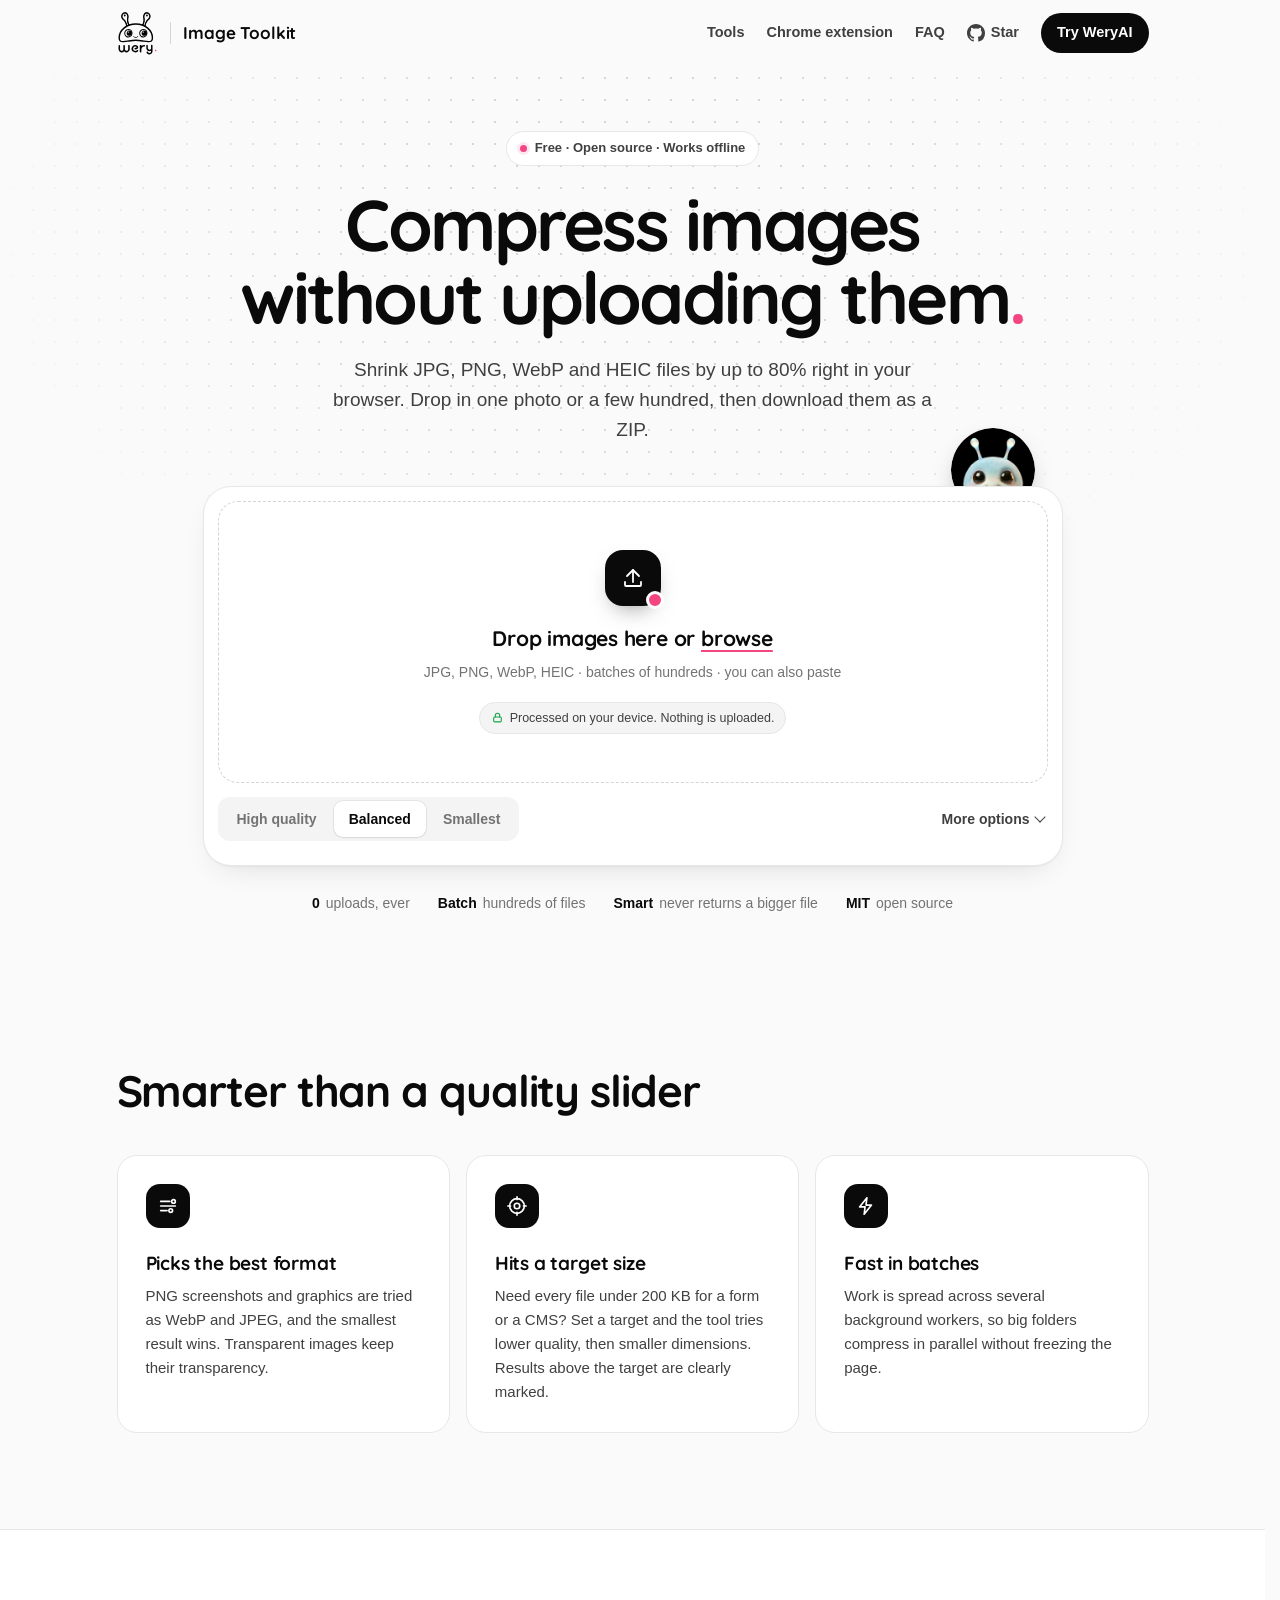
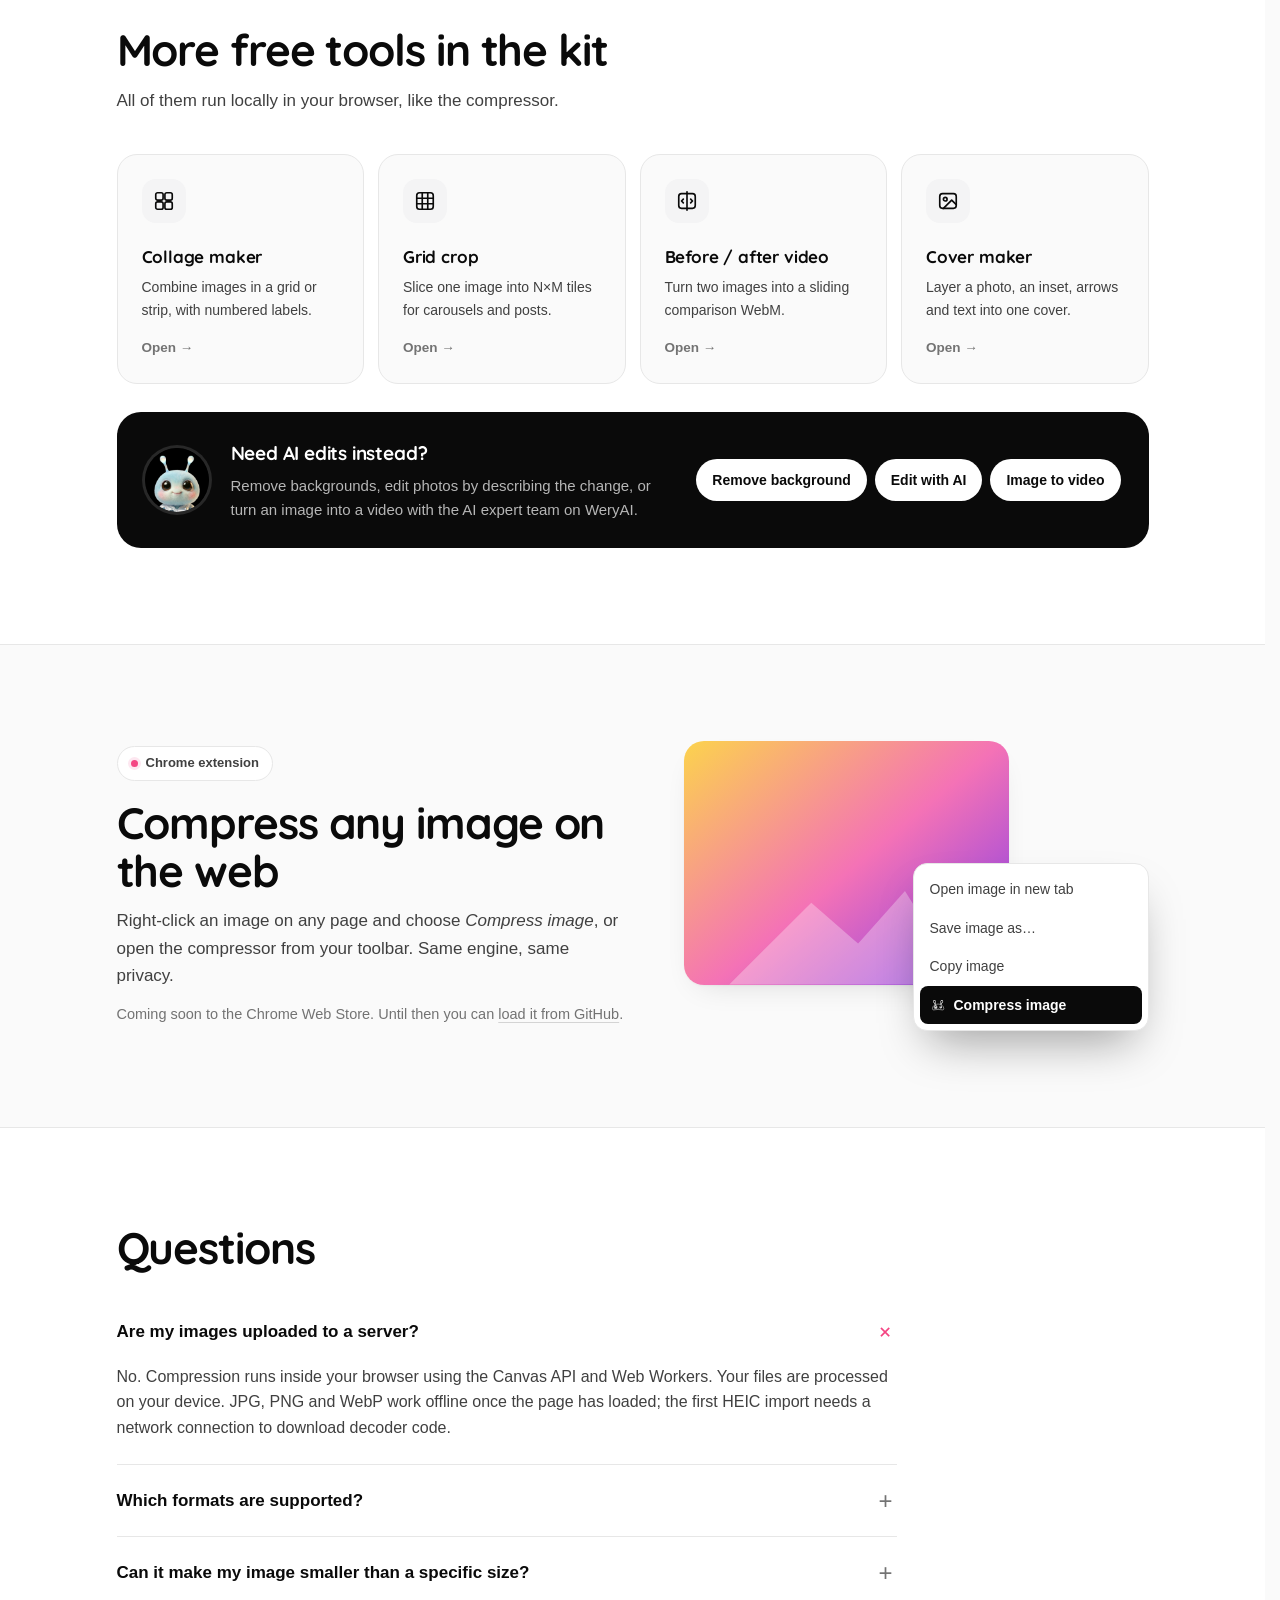
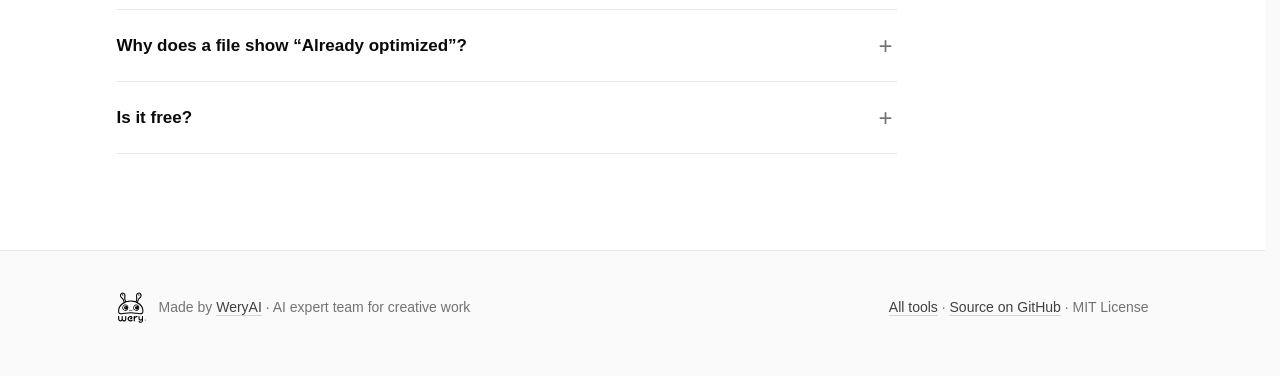
==== commit 48fa765e: "Extension theme toggle; swap photo enhancer link for AI photo editor" ====
--- a/index.html
+++ b/index.html
@@ -96,11 +96,11 @@
         <img class="ai-mascot" src="assets/brand/wery-mascot.png" alt="" width="64" height="64">
         <div class="ai-text">
           <h3>Need AI edits instead?</h3>
-          <p>Remove backgrounds, enhance blurry photos or turn an image into a video with the AI expert team on WeryAI.</p>
+          <p>Remove backgrounds, edit photos by describing the change, or turn an image into a video with the AI expert team on WeryAI.</p>
         </div>
         <div class="ai-links">
           <a href="https://www.wery.ai/en/@Zeny-Design-AI-Expert-Workspace/ai-background-remover?utm_source=github&utm_medium=pages&utm_campaign=image_toolkit">Remove background</a>
-          <a href="https://www.wery.ai/en/@Zeny-Design-AI-Expert-Workspace/ai-photo-enhancer?utm_source=github&utm_medium=pages&utm_campaign=image_toolkit">Enhance photo</a>
+          <a href="https://www.wery.ai/en/@Zeny-Design-AI-Expert-Workspace/ai-photo-editor?utm_source=github&utm_medium=pages&utm_campaign=image_toolkit">Edit with AI</a>
           <a href="https://www.wery.ai/en/@Vlo-Video-AI-Expert-Workspace/seedance-2-5?utm_source=github&utm_medium=pages&utm_campaign=image_toolkit">Image to video</a>
         </div>
       </div>
--- a/assets/compressor.css
+++ b/assets/compressor.css
@@ -13,8 +13,12 @@
   --display: "Quicksand", ui-rounded, var(--font);
   --mono: ui-monospace, "SF Mono", Menlo, Consolas, monospace;
 }
+/* Theme: follows the browser by default; html[data-theme="light"|"dark"] forces one. */
+:root { color-scheme: light dark; }
+:root[data-theme="light"] { color-scheme: light; }
+:root[data-theme="dark"] { color-scheme: dark; }
 @media (prefers-color-scheme: dark) {
-  :root {
+  :root:not([data-theme="light"]) {
     --ink: #fafafa; --ink-2: #c4c4c4; --ink-3: #8f8f8f;
     --paper: #030303; --card: #0f0f0f; --sunk: #171717; --line: #232323; --line-2: #3a3a3a;
     --brand: #ffffff; --on-brand: #0a0a0a; --brand-soft: #171717; --brand-ink: #ffffff;
@@ -22,6 +26,14 @@
     --good: #4ade80; --good-soft: #0f2a1a; --bad: #f87171; --bad-soft: #3a1717;
     --shadow: 0 1px 2px rgba(0,0,0,.4), 0 12px 32px -16px rgba(0,0,0,.7);
   }
+}
+:root[data-theme="dark"] {
+    --ink: #fafafa; --ink-2: #c4c4c4; --ink-3: #8f8f8f;
+    --paper: #030303; --card: #0f0f0f; --sunk: #171717; --line: #232323; --line-2: #3a3a3a;
+    --brand: #ffffff; --on-brand: #0a0a0a; --brand-soft: #171717; --brand-ink: #ffffff;
+    --dot: #ff4d8d; --dot-soft: #3a1225;
+    --good: #4ade80; --good-soft: #0f2a1a; --bad: #f87171; --bad-soft: #3a1717;
+    --shadow: 0 1px 2px rgba(0,0,0,.4), 0 12px 32px -16px rgba(0,0,0,.7);
 }
 
 .wc { position: relative; font-family: var(--font); color: var(--ink); }
--- a/assets/landing.css
+++ b/assets/landing.css
@@ -7,8 +7,9 @@
 .wrap { width: 100%; max-width: 1080px; margin: 0 auto; padding: 0 24px; }
 .dot-pink { color: var(--dot); }
 @media (prefers-color-scheme: dark) {
-  .logo-mark, .foot-brand img { filter: invert(1) hue-rotate(180deg); }
+  :root:not([data-theme="light"]) :is(.logo-mark, .foot-brand img) { filter: invert(1) hue-rotate(180deg); }
 }
+:root[data-theme="dark"] :is(.logo-mark, .foot-brand img) { filter: invert(1) hue-rotate(180deg); }
 
 /* Nav */
 .nav { position: sticky; top: 0; z-index: 20; background: color-mix(in srgb, var(--paper) 84%, transparent); backdrop-filter: saturate(1.4) blur(14px); border-bottom: 1px solid transparent; transition: border-color .2s; }
